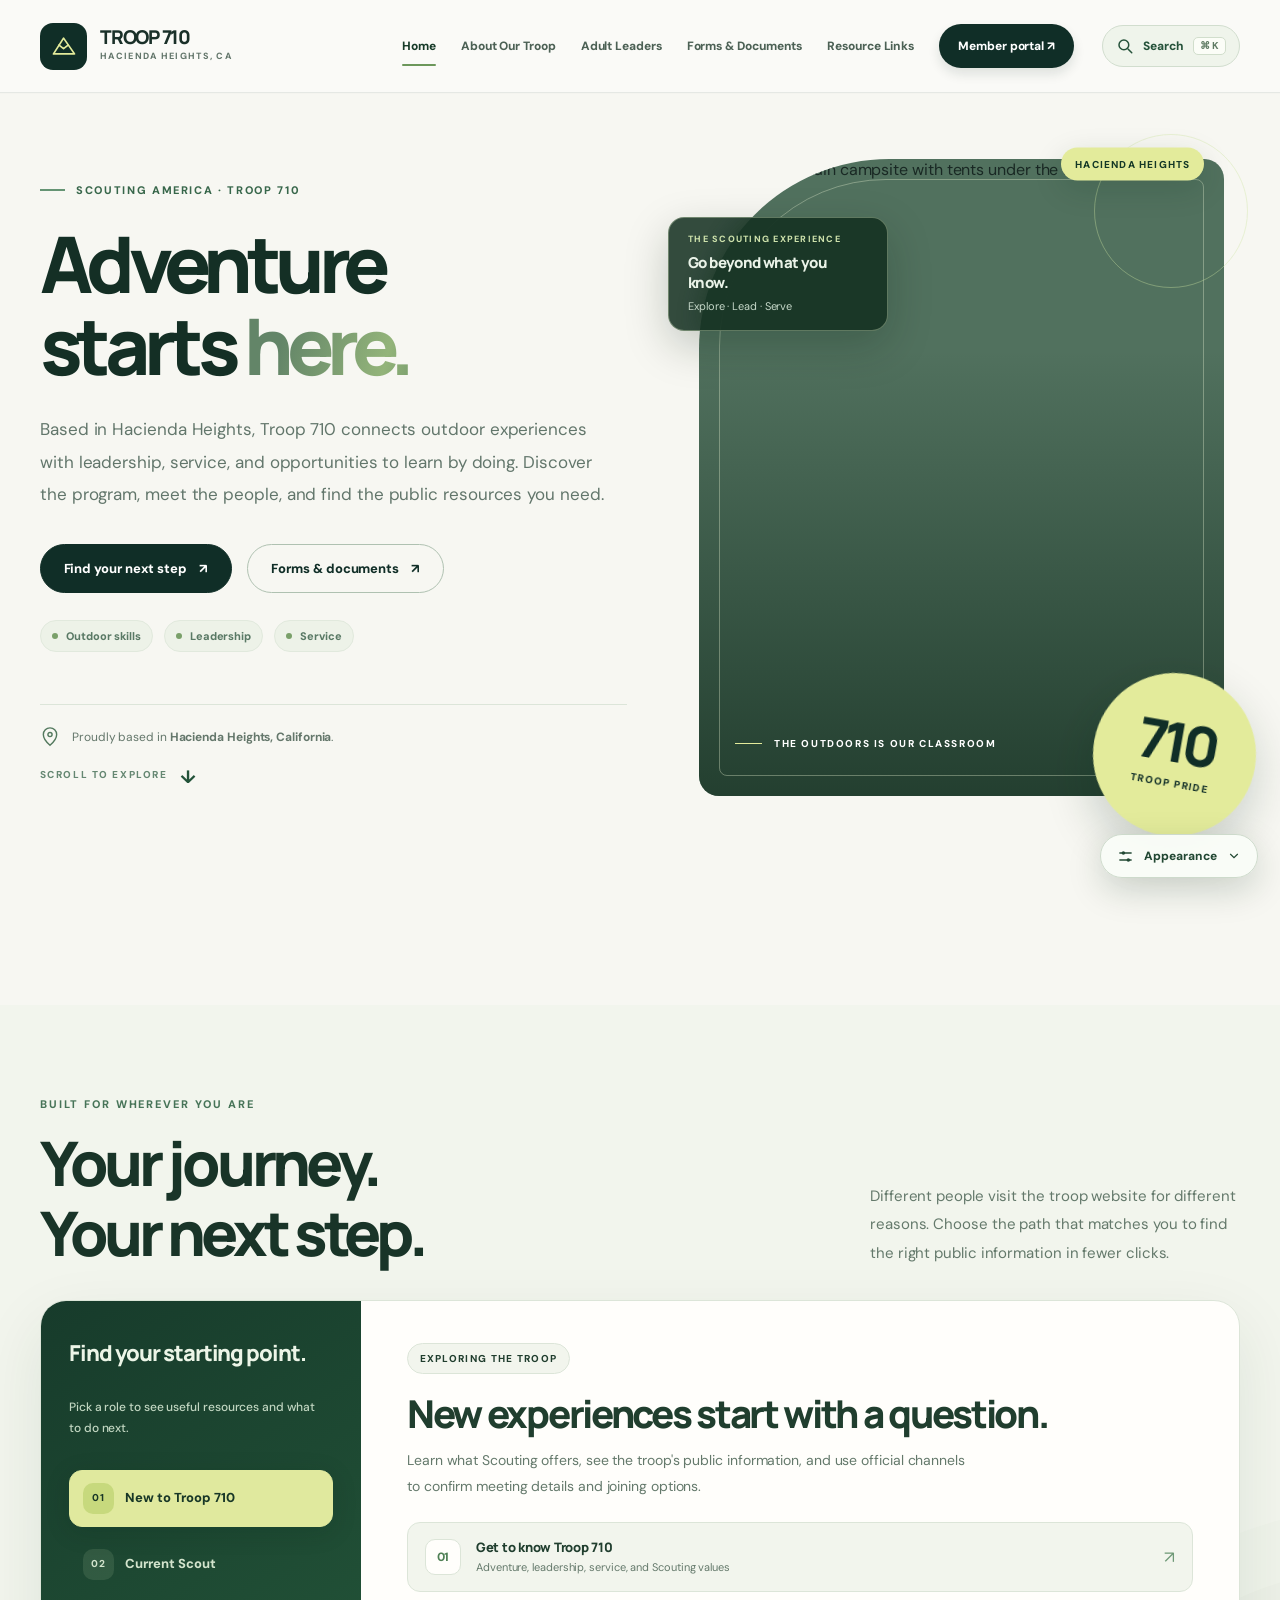
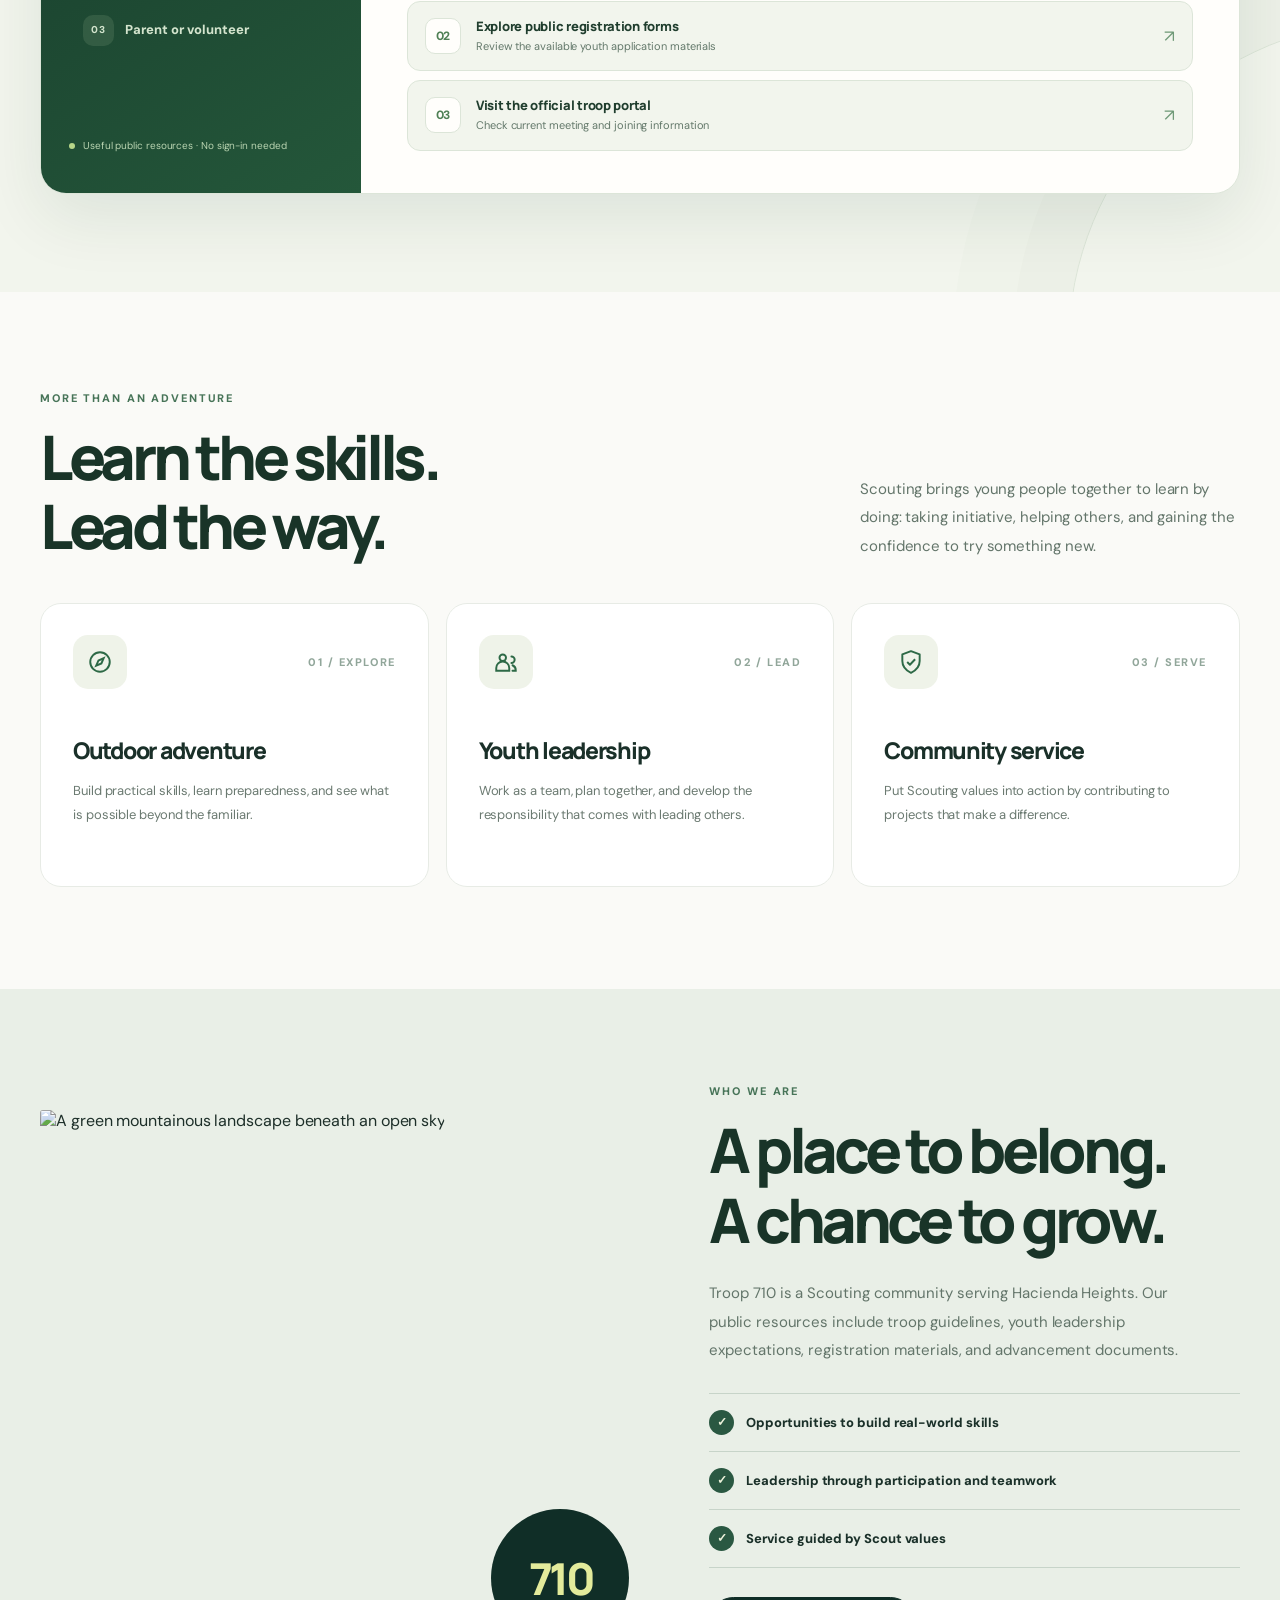
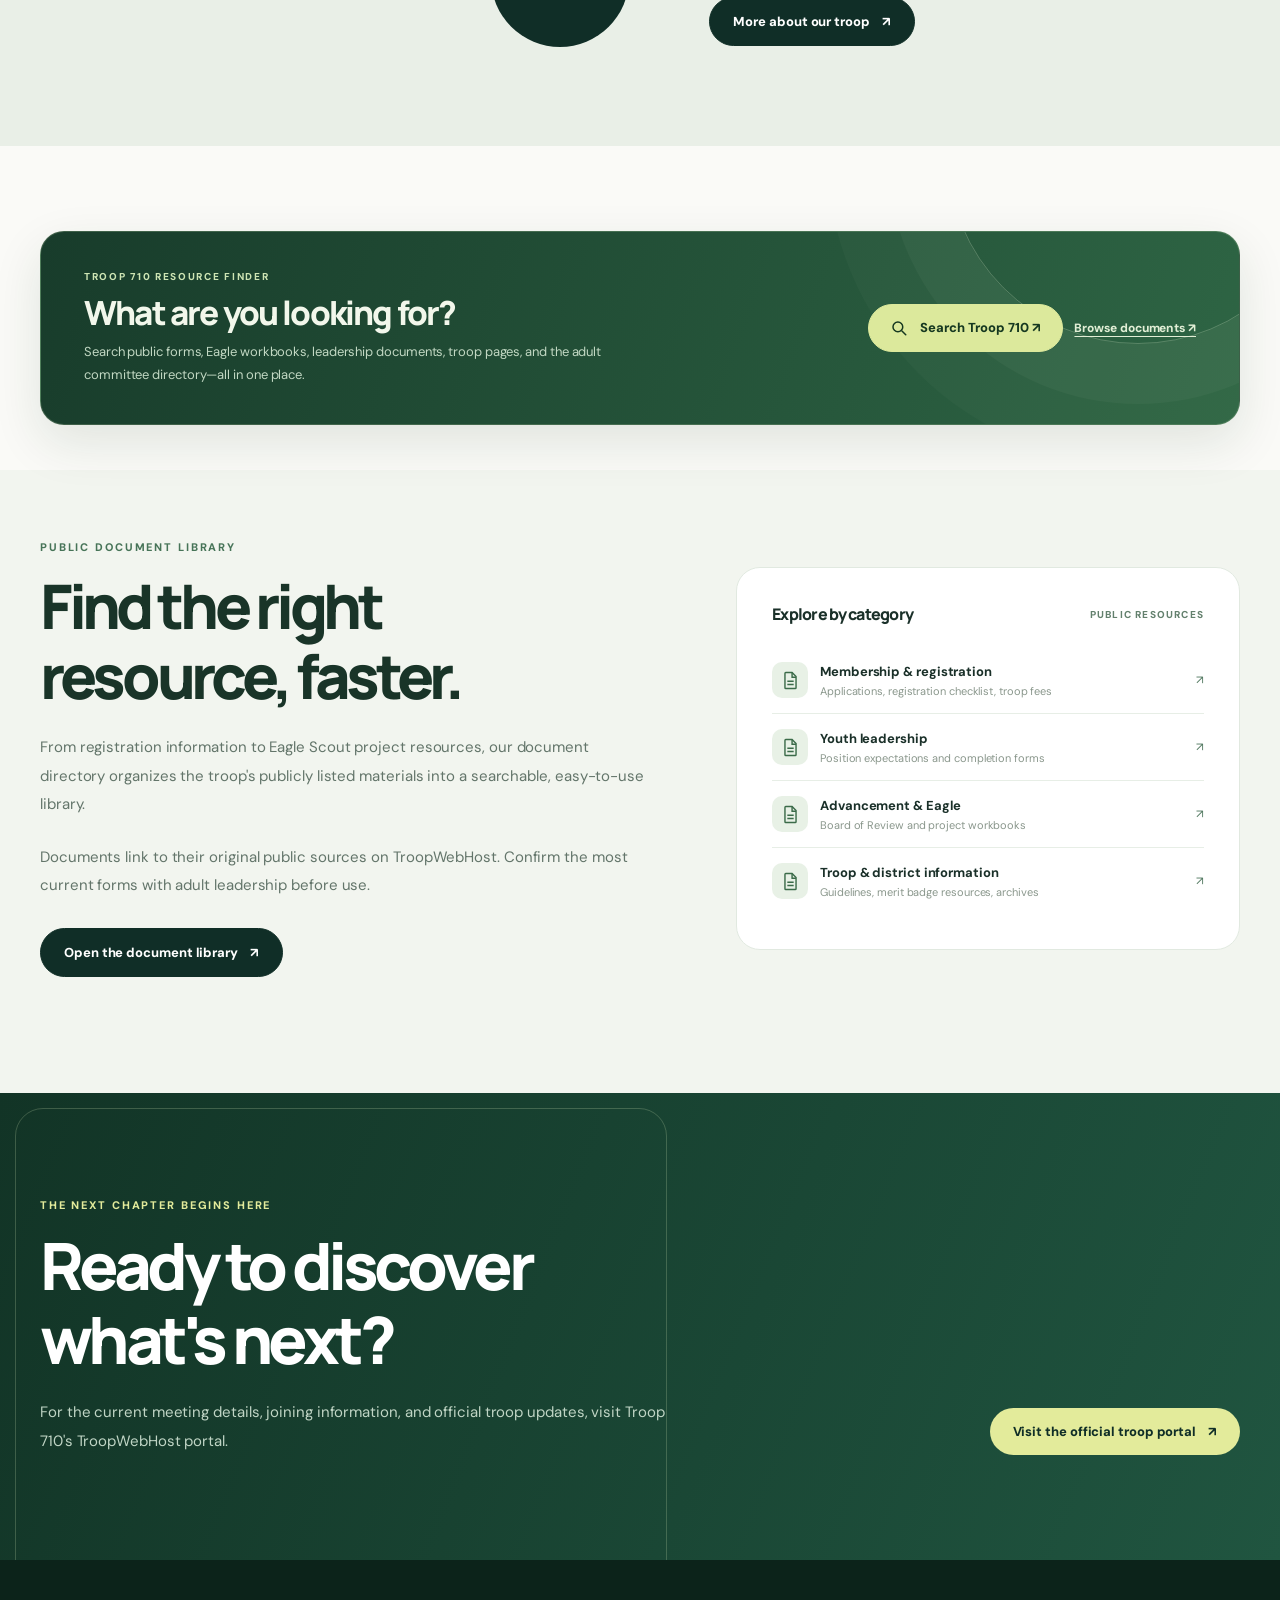
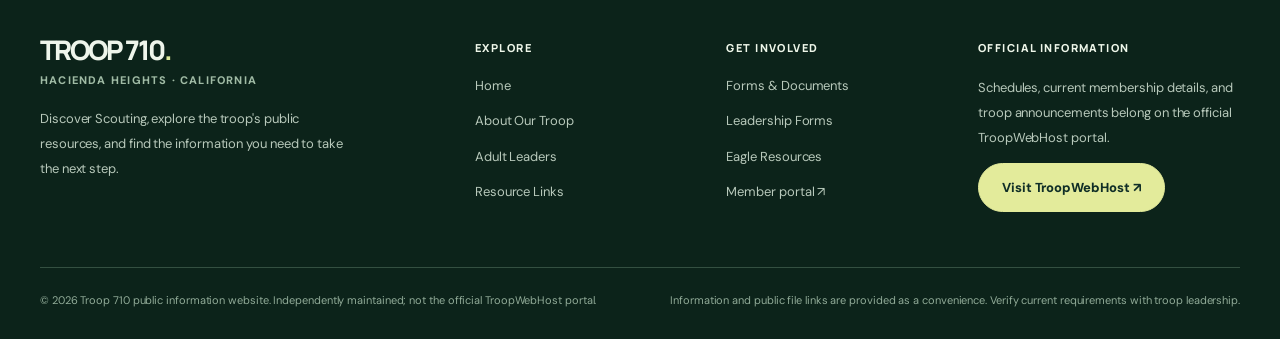
==== index.html @ 9eb92825 "Deploy streamlined layout and public PDF sharing on index.html" ====
<!doctype html>
<html lang="en">
<head>
  <meta charset="utf-8">
  <meta name="viewport" content="width=device-width,initial-scale=1">
  <meta name="theme-color" content="#102e27">
  <meta name="description" content="Troop 710 in Hacienda Heights, California. Discover outdoor adventure, youth leadership, community service and public troop forms, documents and resources.">
  <meta property="og:type" content="website">
  <meta property="og:title" content="Troop 710 | Adventure Starts Here">
  <meta property="og:description" content="Explore Troop 710 of Hacienda Heights, CA. Learn about Scouting, view adult leaders, and find public forms and resources.">
  <meta property="og:url" content="https://willn0tbill.github.io/Troop710/">
  <meta name="robots" content="index,follow">
  <script type="application/ld+json">{"@context":"https://schema.org","@type":"WebSite","name":"Troop 710 Public Information Website","url":"https://willn0tbill.github.io/Troop710/","description":"A public information and document directory for Scouting America Troop 710 of Hacienda Heights, California.","inLanguage":"en-US","about":{"@type":"Thing","name":"Scouting America Troop 710, Hacienda Heights, California"}}</script>
  <link rel="canonical" href="https://willn0tbill.github.io/Troop710/">
  <title>Troop 710 — Adventure Starts Here | Hacienda Heights, CA</title>
  <link rel="preconnect" href="https://fonts.googleapis.com">
  <link rel="preconnect" href="https://fonts.gstatic.com" crossorigin>
  <link rel="preconnect" href="https://images.unsplash.com">
  <link href="https://fonts.googleapis.com/css2?family=DM+Sans:wght@400;500;600;700;800&family=Manrope:wght@400;500;600;700;800&display=swap" rel="stylesheet">
  <script>(function(){try{var t=localStorage.getItem("troop710-theme-preference");document.documentElement.dataset.theme=t==="dark"?"dark":"light";if(localStorage.getItem("troop710-motion-preference")!=="off")document.documentElement.classList.add("motion-enabled");}catch(e){document.documentElement.dataset.theme="light";document.documentElement.classList.add("motion-enabled");}})();</script><link rel="stylesheet" href="site-pages.css?v=6"><link rel="stylesheet" href="motion.css?v=6"><link rel="stylesheet" href="themes.css?v=7">
  <script src="site-pages.js?v=13" defer></script>
<link rel="icon" type="image/svg+xml" href="favicon.svg"><link rel="stylesheet" href="enhancements.css?v=8"><link rel="stylesheet" href="site-search.css?v=11"><link rel="stylesheet" href="experience-v2.css?v=16"></head>
<body id="top">
<a class="skip-link" href="#main">Skip to content</a>
<header class="site-header">
  <div class="container">
    <a class="brand" href="index.html" aria-label="Troop 710 homepage"><span class="brand-icon"><svg aria-hidden="true" viewBox="0 0 32 32" fill="none" stroke="currentColor" stroke-width="2" stroke-linecap="round" stroke-linejoin="round"><path d="M4 25 15.5 7 28 25H4Z"/><path d="m10.3 15 5.2 4 5.2-4"/></svg></span><span class="brand-name">TROOP 710<small>Hacienda Heights, CA</small></span></a>
    <button class="menu-button" aria-label="Open navigation" aria-expanded="false" aria-controls="subnav" type="button">☰</button>
    <nav class="nav" id="subnav" aria-label="Main navigation" data-open="false">
      <a href="index.html" class="active" aria-current="page">Home</a>
      <a href="about.html">About Our Troop</a>
      <a href="leaders.html">Adult Leaders</a>
      <a href="forms.html">Forms & Documents</a>
      <a href="resources.html">Resource Links</a>
      <a class="portal" href="https://www.troopwebhost.org/Troop710HaciendaHeights/Index.htm" target="_blank" rel="noopener noreferrer">Member portal ↗</a>
    </nav><button class="t710-header-search" type="button" data-t710-open-search hidden aria-label="Search Troop 710" aria-keyshortcuts="Control+K Meta+K" title="Search Troop 710 (Ctrl+K)"><svg class="t710-search-icon" aria-hidden="true" viewBox="0 0 24 24" fill="none" stroke="currentColor" stroke-width="2" stroke-linecap="round"><circle cx="10.5" cy="10.5" r="6.5"/><path d="m16 16 5 5"/></svg><span class="t710-header-search__text">Search</span><kbd>⌘ K</kbd></button></div></header><dialog class="t710-search-dialog" id="t710-search-dialog" aria-label="Search Troop 710">
  <div class="t710-search-dialog__top"><svg aria-hidden="true" viewBox="0 0 24 24" fill="none" stroke="currentColor" stroke-width="2" stroke-linecap="round"><circle cx="10.5" cy="10.5" r="6.5"/><path d="m16 16 5 5"/></svg><input class="t710-search-dialog__input" type="search" id="t710-search-input" placeholder="Search Troop 710…" aria-label="Search troop pages, people, and documents" autocomplete="off"><button class="t710-search-dialog__close" type="button" data-t710-close-search aria-label="Close search">×</button></div>
  <div class="t710-search-dialog__content"><div class="t710-search-dialog__label">Find it fast</div>
    <div class="t710-search-dialog__tips" aria-label="Suggested searches"><button class="t710-search-dialog__tip" data-t710-search-suggestion="Eagle" type="button">Eagle projects</button><button class="t710-search-dialog__tip" data-t710-search-suggestion="Registration" type="button">Registration</button><button class="t710-search-dialog__tip" data-t710-search-suggestion="Leadership" type="button">Leadership</button><button class="t710-search-dialog__tip" data-t710-search-suggestion="Merit badge" type="button">Merit badges</button></div>
    <div class="t710-search-dialog__status" id="t710-search-status" role="status" aria-live="polite">Popular destinations</div>
    <ul class="t710-search-dialog__results" id="t710-search-results" aria-label="Search results"></ul>
  </div>
  <div class="t710-search-dialog__footer"><span><kbd>Ctrl</kbd> + <kbd>K</kbd> to search · <kbd>Esc</kbd> to close</span><a data-t710-all-docs href="forms.html">Browse all forms ↗</a></div>
</dialog>
<div class="site-preferences" data-preferences>
  <button class="preferences-trigger" type="button" data-preferences-trigger aria-expanded="false" aria-controls="site-preferences-panel" aria-label="Open appearance settings">
    <svg aria-hidden="true" viewBox="0 0 24 24" fill="none" stroke="currentColor" stroke-width="1.9" stroke-linecap="round"><path d="M4 7h16M4 17h16"/><circle cx="9" cy="7" r="2.5" fill="currentColor" stroke="none"/><circle cx="16" cy="17" r="2.5" fill="currentColor" stroke="none"/></svg>
    <span>Appearance</span>
    <svg class="pref-chevron" aria-hidden="true" viewBox="0 0 24 24" fill="none" stroke="currentColor" stroke-width="2" stroke-linecap="round"><path d="m6 9 6 6 6-6"/></svg>
  </button>
  <div class="preferences-panel" id="site-preferences-panel" data-preferences-panel hidden aria-label="Website appearance preferences">
    <div class="preferences-heading">
      <div><h2 class="preferences-title">Appearance</h2><p class="preferences-caption">Make the site feel right for you.</p></div>
      <button class="preferences-close" type="button" data-preferences-close aria-label="Close appearance settings">×</button>
    </div>
    <div class="preferences-block">
      <span class="preferences-label">Color theme</span>
      <div class="preferences-options" role="group" aria-label="Color theme">
        <button type="button" class="preferences-option" data-theme-option="light" aria-pressed="true"><span aria-hidden="true">☀</span> Light</button>
        <button type="button" class="preferences-option" data-theme-option="dark" aria-pressed="false"><span aria-hidden="true">☾</span> Dark</button>
      </div>
    </div>
    <div class="preferences-block">
      <span class="preferences-label">Animations</span>
      <div class="preferences-options" role="group" aria-label="Animation preference">
        <button type="button" class="preferences-option" data-motion-option="on" aria-pressed="true"><span aria-hidden="true">✦</span> On</button>
        <button type="button" class="preferences-option" data-motion-option="off" aria-pressed="false">No animations</button>
      </div>
      <p class="preferences-note">Animations are on by default. You can turn them off at any time.</p>
    </div>
    <p class="preferences-saved">Your selections are remembered on this device.</p>
  </div>
</div>
<main id="main">
<section class="home-hero" aria-labelledby="hero-title">
    <div class="container home-hero__grid">
      <div class="home-hero__text">
        <div class="home-kicker">Scouting America · Troop 710</div>
        <h1 id="hero-title">Adventure<br>starts <span>here.</span></h1>
        <p class="home-hero__intro">Based in Hacienda Heights, Troop 710 connects outdoor experiences with leadership, service, and opportunities to learn by doing. Discover the program, meet the people, and find the public resources you need.</p>
        <div class="home-hero__actions">
          <a href="#your-path" class="action">Find your next step <span aria-hidden="true">↗</span></a>
          <a href="forms.html" class="action action--secondary">Forms &amp; documents <span aria-hidden="true">↗</span></a>
        </div>
        <div class="t710-hero-ledger" aria-label="Scouting opportunities"><span>Outdoor skills</span><span>Leadership</span><span>Service</span></div>
        <p class="home-hero__note"><svg aria-hidden="true" viewBox="0 0 24 24" width="20" height="20" fill="none" stroke="currentColor" stroke-width="1.7"><path d="M12 22s8-7 8-13a8 8 0 1 0-16 0c0 6 8 13 8 13Z"/><circle cx="12" cy="9" r="2.5"/></svg><span>Proudly based in <strong>Hacienda Heights, California</strong>.</span></p>
        <div class="home-hero__scroll" aria-hidden="true"><span>Scroll to explore</span><span class="home-hero__scroll-arrow">↓</span></div>
      </div>
      <div class="home-hero__visual">
        <div class="home-hero__image">
          <img src="https://images.unsplash.com/photo-1478131143081-80f7f84ca84d?auto=format&amp;fit=crop&amp;w=1200&amp;q=85" alt="Scenic mountain campsite with tents under the trees" width="1200" height="1400" fetchpriority="high" decoding="async">
          <div class="home-hero__photo-label">The outdoors is our classroom</div>
        </div>
        <div class="t710-hero-chip" aria-hidden="true"><span class="t710-hero-chip__eyebrow">The Scouting experience</span><span class="t710-hero-chip__title">Go beyond what you know.</span><span class="t710-hero-chip__sub">Explore · Lead · Serve</span></div><span class="t710-hero-sideword" aria-hidden="true">Hacienda Heights</span>
        <div class="home-hero__stamp" aria-hidden="true"><b>710</b><small>Troop pride</small></div>
      </div>
    </div>
  </section>

<section class="home-section t710-path" id="your-path" aria-labelledby="t710-path-title">
  <div class="container">
    <div class="t710-path__top" data-reveal>
      <div><div class="home-eyebrow">Built for wherever you are</div><h2 class="home-heading" id="t710-path-title">Your journey.<br>Your next step.</h2></div>
      <p>Different people visit the troop website for different reasons. Choose the path that matches you to find the right public information in fewer clicks.</p>
    </div>
    <div class="t710-path__shell" data-reveal>
      <div class="t710-path__side">
        <h3 class="t710-path__side-title">Find your starting point.</h3>
        <p class="t710-path__side-sub">Pick a role to see useful resources and what to do next.</p>
        <div class="t710-path__tablist" role="tablist" aria-label="Choose your Scouting journey">
          <button class="t710-path__tab" type="button" role="tab" id="t710-tab-discover" aria-controls="t710-panel-discover" aria-selected="true" tabindex="0" data-path="discover"><span class="t710-path__tab-index" aria-hidden="true">01</span><span>New to Troop 710</span></button>
          <button class="t710-path__tab" type="button" role="tab" id="t710-tab-scout" aria-controls="t710-panel-scout" aria-selected="false" tabindex="-1" data-path="scout"><span class="t710-path__tab-index" aria-hidden="true">02</span><span>Current Scout</span></button>
          <button class="t710-path__tab" type="button" role="tab" id="t710-tab-adult" aria-controls="t710-panel-adult" aria-selected="false" tabindex="-1" data-path="adult"><span class="t710-path__tab-index" aria-hidden="true">03</span><span>Parent or volunteer</span></button>
        </div>
        <div class="t710-path__side-foot">Useful public resources · No sign-in needed</div>
      </div>
      <div class="t710-path__content">
        <div class="t710-path__panel" role="tabpanel" id="t710-panel-discover" aria-labelledby="t710-tab-discover" data-path-panel="discover" tabindex="0">
          <span class="t710-path__panel-tag">Exploring the troop</span>
          <h3>New experiences start with a question.</h3>
          <p>Learn what Scouting offers, see the troop's public information, and use official channels to confirm meeting details and joining options.</p>
          <div class="t710-path__choices">
            <a class="t710-path__choice" href="about.html"><span class="t710-path__choice-icon" aria-hidden="true">01</span><span class="t710-path__choice-content"><span class="t710-path__choice-title">Get to know Troop 710</span><span class="t710-path__choice-desc">Adventure, leadership, service, and Scouting values</span></span><span class="t710-path__choice-arrow" aria-hidden="true">↗</span></a>
            <a class="t710-path__choice" href="forms.html?category=registration"><span class="t710-path__choice-icon" aria-hidden="true">02</span><span class="t710-path__choice-content"><span class="t710-path__choice-title">Explore public registration forms</span><span class="t710-path__choice-desc">Review the available youth application materials</span></span><span class="t710-path__choice-arrow" aria-hidden="true">↗</span></a>
            <a class="t710-path__choice" href="https://www.troopwebhost.org/Troop710HaciendaHeights/Index.htm" target="_blank" rel="noopener noreferrer"><span class="t710-path__choice-icon" aria-hidden="true">03</span><span class="t710-path__choice-content"><span class="t710-path__choice-title">Visit the official troop portal</span><span class="t710-path__choice-desc">Check current meeting and joining information</span></span><span class="t710-path__choice-arrow" aria-hidden="true">↗</span></a>
          </div>
        </div>
        <div class="t710-path__panel" role="tabpanel" id="t710-panel-scout" aria-labelledby="t710-tab-scout" data-path-panel="scout" tabindex="0" hidden>
          <span class="t710-path__panel-tag">Current members</span>
          <h3>Find the next thing to work on.</h3>
          <p>Use the troop's published forms and reference materials to prepare for leadership, advancement, and service projects. Confirm requirements with your leaders.</p>
          <div class="t710-path__choices">
            <a class="t710-path__choice" href="forms.html?category=leadership"><span class="t710-path__choice-icon" aria-hidden="true">01</span><span class="t710-path__choice-content"><span class="t710-path__choice-title">Youth leadership forms</span><span class="t710-path__choice-desc">Expectations and position completion materials</span></span><span class="t710-path__choice-arrow" aria-hidden="true">↗</span></a>
            <a class="t710-path__choice" href="forms.html?category=review"><span class="t710-path__choice-icon" aria-hidden="true">02</span><span class="t710-path__choice-content"><span class="t710-path__choice-title">Board of Review resources</span><span class="t710-path__choice-desc">Publicly available advancement documents</span></span><span class="t710-path__choice-arrow" aria-hidden="true">↗</span></a>
            <a class="t710-path__choice" href="forms.html?category=eagle"><span class="t710-path__choice-icon" aria-hidden="true">03</span><span class="t710-path__choice-content"><span class="t710-path__choice-title">Eagle project workbooks</span><span class="t710-path__choice-desc">Browse both published workbook versions</span></span><span class="t710-path__choice-arrow" aria-hidden="true">↗</span></a>
          </div>
        </div>
        <div class="t710-path__panel" role="tabpanel" id="t710-panel-adult" aria-labelledby="t710-tab-adult" data-path-panel="adult" tabindex="0" hidden>
          <span class="t710-path__panel-tag">Families and volunteers</span>
          <h3>Support the journey.</h3>
          <p>Find the public adult committee listing and administrative materials. For approved contact details or current responsibilities, check with authorized troop leadership.</p>
          <div class="t710-path__choices">
            <a class="t710-path__choice" href="leaders.html"><span class="t710-path__choice-icon" aria-hidden="true">01</span><span class="t710-path__choice-content"><span class="t710-path__choice-title">Meet adult committee members</span><span class="t710-path__choice-desc">Public directory of the troop's listed adults</span></span><span class="t710-path__choice-arrow" aria-hidden="true">↗</span></a>
            <a class="t710-path__choice" href="forms.html?category=adult"><span class="t710-path__choice-icon" aria-hidden="true">02</span><span class="t710-path__choice-content"><span class="t710-path__choice-title">Adult administration forms</span><span class="t710-path__choice-desc">Public adult application and administrative resources</span></span><span class="t710-path__choice-arrow" aria-hidden="true">↗</span></a>
            <a class="t710-path__choice" href="forms.html?category=volunteer"><span class="t710-path__choice-icon" aria-hidden="true">03</span><span class="t710-path__choice-content"><span class="t710-path__choice-title">Volunteer compliance documents</span><span class="t710-path__choice-desc">Review published screening materials</span></span><span class="t710-path__choice-arrow" aria-hidden="true">↗</span></a>
          </div>
        </div>
      </div>
    </div>
  </div>
</section>

<section class="home-section" id="experience" aria-labelledby="experience-title">
    <div class="container">
      <div class="home-headline-row" data-reveal>
        <div><div class="home-eyebrow">More than an adventure</div><h2 class="home-heading" id="experience-title">Learn the skills.<br>Lead the way.</h2></div>
        <p class="home-lede">Scouting brings young people together to learn by doing: taking initiative, helping others, and gaining the confidence to try something new.</p>
      </div>
      <div class="home-values">
        <article class="home-value" data-reveal>
          <div class="home-value__top"><span class="home-value__icon"><svg aria-hidden="true" viewBox="0 0 24 24" fill="none" stroke="currentColor" stroke-width="1.8" stroke-linecap="round"><circle cx="12" cy="12" r="9"/><path d="m15.4 8.5-2.1 4.8-4.8 2.1 2.1-4.8 4.8-2.1Z"/></svg></span><span class="home-value__number">01 / EXPLORE</span></div>
          <h3>Outdoor adventure</h3>
          <p>Build practical skills, learn preparedness, and see what is possible beyond the familiar.</p>
        </article>
        <article class="home-value" data-reveal>
          <div class="home-value__top"><span class="home-value__icon"><svg aria-hidden="true" viewBox="0 0 24 24" fill="none" stroke="currentColor" stroke-width="1.8" stroke-linecap="round"><circle cx="9" cy="8" r="3"/><path d="M3 20v-2.5a6 6 0 0 1 12 0V20H3Zm14-13a3 3 0 0 1 0 6m1 2a5 5 0 0 1 3 4.7V20h-3"/></svg></span><span class="home-value__number">02 / LEAD</span></div>
          <h3>Youth leadership</h3>
          <p>Work as a team, plan together, and develop the responsibility that comes with leading others.</p>
        </article>
        <article class="home-value" data-reveal>
          <div class="home-value__top"><span class="home-value__icon"><svg aria-hidden="true" viewBox="0 0 24 24" fill="none" stroke="currentColor" stroke-width="1.8" stroke-linejoin="round"><path d="M12 2 4 5v6c0 5 3.4 8.7 8 11 4.6-2.3 8-6 8-11V5l-8-3Z"/><path d="m8.5 12 2.5 2.5 4.8-5"/></svg></span><span class="home-value__number">03 / SERVE</span></div>
          <h3>Community service</h3>
          <p>Put Scouting values into action by contributing to projects that make a difference.</p>
        </article>
      </div>
    </div>
  </section>

<section class="home-story" aria-labelledby="story-title">
    <div class="container home-story__grid">
      <div class="home-story__image" data-reveal="left">
        <img loading="lazy" decoding="async" src="https://images.unsplash.com/photo-1500534623283-312aade485b7?auto=format&amp;fit=crop&amp;w=1100&amp;q=85" alt="A green mountainous landscape beneath an open sky" width="1100" height="1000">
        <div class="home-story__number" aria-hidden="true">710</div>
      </div>
      <div data-reveal="right">
        <div class="home-eyebrow">Who we are</div>
        <h2 class="home-heading" id="story-title">A place to belong.<br>A chance to grow.</h2>
        <p class="home-lede">Troop 710 is a Scouting community serving Hacienda Heights. Our public resources include troop guidelines, youth leadership expectations, registration materials, and advancement documents.</p>
        <ul class="home-story__list">
          <li>Opportunities to build real-world skills</li>
          <li>Leadership through participation and teamwork</li>
          <li>Service guided by Scout values</li>
        </ul>
        <a class="action" href="about.html">More about our troop <span aria-hidden="true">↗</span></a>
      </div>
    </div>
  </section>

<section class="t710-search-banner" aria-label="Find a troop resource"><div class="container"><div class="t710-search-banner__inner" data-reveal><div><span class="t710-search-banner__eyebrow">Troop 710 resource finder</span><h2 class="t710-search-banner__heading">What are you looking for?</h2><p class="t710-search-banner__subtitle">Search public forms, Eagle workbooks, leadership documents, troop pages, and the adult committee directory—all in one place.</p></div><div class="t710-search-banner__actions"><button class="t710-open-search" type="button" data-t710-open-search hidden><svg class="t710-search-icon" viewBox="0 0 24 24" aria-hidden="true" fill="none" stroke="currentColor" stroke-width="2" stroke-linecap="round"><circle cx="10.5" cy="10.5" r="6.5"/><path d="m16 16 5 5"/></svg>Search Troop 710 ↗</button><a class="t710-search-banner__fallback" href="forms.html">Browse documents ↗</a></div></div></div></section>

<section class="home-section home-docs" aria-labelledby="documents-title">
    <div class="container home-docs__grid">
      <div>
        <div class="home-eyebrow">Public document library</div>
        <h2 class="home-heading" id="documents-title">Find the right<br>resource, faster.</h2>
        <p class="home-lede">From registration information to Eagle Scout project resources, our document directory organizes the troop's publicly listed materials into a searchable, easy-to-use library.</p>
        <p class="home-lede">Documents link to their original public sources on TroopWebHost. Confirm the most current forms with adult leadership before use.</p>
        <div style="margin-top:28px"><a class="action" href="forms.html">Open the document library <span aria-hidden="true">↗</span></a></div>
      </div>
      <div data-reveal="right" class="home-docs__panel" aria-label="Document categories preview">
        <div class="home-docs__panel-heading"><strong>Explore by category</strong><span>Public resources</span></div>
        <a class="home-docs__row" href="forms.html?category=registration"><span><svg aria-hidden="true" viewBox="0 0 24 24" width="19" height="19" fill="none" stroke="currentColor" stroke-width="1.8"><path d="M6 2h8l5 5v14a1 1 0 0 1-1 1H6a1 1 0 0 1-1-1V3a1 1 0 0 1 1-1Z"/><path d="M14 2v6h5M8 13h8M8 17h8"/></svg></span><div><strong>Membership &amp; registration</strong><small>Applications, registration checklist, troop fees</small></div><span aria-hidden="true">↗</span></a>
        <a class="home-docs__row" href="forms.html?category=leadership"><span><svg aria-hidden="true" viewBox="0 0 24 24" width="19" height="19" fill="none" stroke="currentColor" stroke-width="1.8"><path d="M6 2h8l5 5v14a1 1 0 0 1-1 1H6a1 1 0 0 1-1-1V3a1 1 0 0 1 1-1Z"/><path d="M14 2v6h5M8 13h8M8 17h8"/></svg></span><div><strong>Youth leadership</strong><small>Position expectations and completion forms</small></div><span aria-hidden="true">↗</span></a>
        <a class="home-docs__row" href="forms.html?category=eagle"><span><svg aria-hidden="true" viewBox="0 0 24 24" width="19" height="19" fill="none" stroke="currentColor" stroke-width="1.8"><path d="M6 2h8l5 5v14a1 1 0 0 1-1 1H6a1 1 0 0 1-1-1V3a1 1 0 0 1 1-1Z"/><path d="M14 2v6h5M8 13h8M8 17h8"/></svg></span><div><strong>Advancement &amp; Eagle</strong><small>Board of Review and project workbooks</small></div><span aria-hidden="true">↗</span></a>
        <a class="home-docs__row" href="forms.html?category=general"><span><svg aria-hidden="true" viewBox="0 0 24 24" width="19" height="19" fill="none" stroke="currentColor" stroke-width="1.8"><path d="M6 2h8l5 5v14a1 1 0 0 1-1 1H6a1 1 0 0 1-1-1V3a1 1 0 0 1 1-1Z"/><path d="M14 2v6h5M8 13h8M8 17h8"/></svg></span><div><strong>Troop &amp; district information</strong><small>Guidelines, merit badge resources, archives</small></div><span aria-hidden="true">↗</span></a>
      </div>
    </div>
  </section>

<section class="home-join" id="join" aria-labelledby="join-title">
    <div class="container home-join__inner" data-reveal>
      <div><div class="home-eyebrow">The next chapter begins here</div><h2 class="home-heading" id="join-title">Ready to discover<br>what's next?</h2><p class="home-lede">For the current meeting details, joining information, and official troop updates, visit Troop 710's TroopWebHost portal.</p></div>
      <a class="action" href="https://www.troopwebhost.org/Troop710HaciendaHeights/Index.htm" target="_blank" rel="noopener noreferrer">Visit the official troop portal <span aria-hidden="true">↗</span></a>
    </div>
  </section>
</main>
<footer class="t710-footer"><div class="container">
 <div class="t710-footer__grid">
   <div><div class="t710-footer__brand">TROOP 710<span style="color:#dce99a">.</span></div><div class="t710-footer__loc">Hacienda Heights · California</div><p class="t710-footer__intro">Discover Scouting, explore the troop's public resources, and find the information you need to take the next step.</p></div>
   <div><h2 class="t710-footer__title">Explore</h2><nav class="t710-footer__links" aria-label="Explore pages"><a href="index.html">Home</a><a href="about.html">About Our Troop</a><a href="leaders.html">Adult Leaders</a><a href="resources.html">Resource Links</a></nav></div>
   <div><h2 class="t710-footer__title">Get involved</h2><nav class="t710-footer__links" aria-label="Member resources"><a href="forms.html">Forms &amp; Documents</a><a href="forms.html?category=leadership">Leadership Forms</a><a href="forms.html?category=eagle">Eagle Resources</a><a href="https://www.troopwebhost.org/Troop710HaciendaHeights/Index.htm" target="_blank" rel="noopener noreferrer">Member portal ↗</a></nav></div>
   <div><h2 class="t710-footer__title">Official information</h2><p class="t710-footer__intro">Schedules, current membership details, and troop announcements belong on the official TroopWebHost portal.</p><a class="action action--light" href="https://www.troopwebhost.org/Troop710HaciendaHeights/Index.htm" target="_blank" rel="noopener noreferrer">Visit TroopWebHost ↗</a></div>
 </div>
 <div class="t710-footer__bottom"><span>© <span data-year>2026</span> Troop 710 public information website. Independently maintained; not the official TroopWebHost portal.</span><span>Information and public file links are provided as a convenience. Verify current requirements with troop leadership.</span></div>
</div></footer>
<a class="t710-backtop" href="#top" id="t710-backtop" hidden aria-label="Back to top">↑ Back to top</a><script src="enhancements.js?v=16" defer></script><script src="site-search.js?v=13" defer></script><script src="experience-v2.js?v=15" defer></script></body>
</html>
---- site-pages.css ----
:root{--ink:#153128;--forest:#102c25;--forest-mid:#1b4938;--sage:#e8ece4;--paper:#f8f8f4;--lime:#dce981;--muted:#64766b;--line:#dce3da;--radius:24px;--shadow:0 18px 45px rgba(14,46,32,.075)}
*{box-sizing:border-box}
html{scroll-behavior:smooth}body{margin:0;background:var(--paper);color:var(--ink);font-family:"DM Sans",Arial,sans-serif;-webkit-font-smoothing:antialiased}
a{color:inherit;text-decoration:none}button,input{font:inherit}button{cursor:pointer}img{max-width:100%}::selection{background:var(--lime);color:var(--forest)}:focus-visible{outline:3px solid #9fba46;outline-offset:4px}
.container{width:min(1170px,calc(100% - 68px));margin:auto}.site-header{position:sticky;top:0;z-index:50;background:rgba(248,248,244,.96);border-bottom:1px solid var(--line);backdrop-filter:blur(12px)}.site-header>.container{min-height:82px;display:flex;gap:28px;align-items:center}
.brand{display:inline-flex;align-items:center;gap:12px;white-space:nowrap}.brand-icon{width:46px;height:46px;border-radius:14px;background:var(--forest);color:var(--lime);display:grid;place-items:center}.brand-icon svg{width:28px;height:28px}
.brand-name{display:flex;flex-direction:column;font:800 19px/1.1 Manrope,sans-serif;letter-spacing:-.07em}.brand-name small{font:800 9px/1.8 "DM Sans",sans-serif;letter-spacing:.16em;color:var(--muted);text-transform:uppercase}
.nav{display:flex;align-items:center;gap:22px;margin-left:auto}.nav a{font-weight:700;font-size:12px;color:#52685b;transition:color .2s}.nav a.active,.nav a:hover{color:#0b2a1d}.nav a.active{text-decoration:underline;text-underline-offset:7px;text-decoration-color:#99b96c}.nav .portal{padding:12px 17px;border-radius:100px;background:var(--forest);color:#fff}.nav .portal:hover{color:var(--lime)}.menu-button{display:none;border:0;background:transparent;color:var(--ink);padding:8px;font-size:25px;margin-left:auto}
.kicker{display:flex;align-items:center;gap:11px;font-size:11px;letter-spacing:.2em;font-weight:800;text-transform:uppercase;color:#bce083}.kicker:before{content:"";width:23px;height:2px;background:currentColor}
.page-hero{background:radial-gradient(circle at 91% 0%,#245340 0,#153a2e 37%,#102c25 76%);color:#fff;padding:95px 0 100px;position:relative;overflow:hidden}.page-hero:after{content:"";position:absolute;right:-240px;top:-280px;border:1px solid rgba(255,255,255,.13);border-radius:50%;width:680px;height:680px;pointer-events:none}
.crumb{font-size:12px;color:#bdd1c4;font-weight:600;margin-bottom:48px;position:relative;z-index:1}.crumb a{text-decoration:underline;text-underline-offset:4px}.page-hero h1{font:800 clamp(3.1rem,6.4vw,6rem)/1.05 Manrope,sans-serif;letter-spacing:-.075em;margin:18px 0 20px;max-width:910px;position:relative;z-index:1}.page-hero h1 em{font-style:normal;color:var(--lime)}
.page-hero .subtitle{font-size:16px;line-height:1.9;color:#c2d4c7;max-width:720px;margin:0;position:relative;z-index:1}
.page-content{padding:90px 0 120px}.section{margin-bottom:87px}.section:last-child{margin-bottom:0}.section-head{display:flex;justify-content:space-between;gap:35px;align-items:end;margin-bottom:31px}.section-head p{max-width:490px;margin:0;color:var(--muted);font-size:14px;line-height:1.8}
.eyebrow{color:#47775b;font:800 11px/1.5 "DM Sans",sans-serif;letter-spacing:.17em;text-transform:uppercase;margin-bottom:12px}.h2{font:800 clamp(2.1rem,4vw,3.5rem)/1.15 Manrope,sans-serif;letter-spacing:-.065em;margin:0}.lead{font-size:17px;line-height:1.95;color:#55685d;max-width:860px}
.grid-3,.grid-4{display:grid;gap:18px;grid-template-columns:repeat(3,1fr)}.grid-4{grid-template-columns:repeat(4,1fr)}
.card{background:white;border:1px solid #e8ece5;border-radius:var(--radius);padding:30px;box-shadow:0 6px 24px rgba(15,46,31,.025)}.card h3{font:800 19px/1.35 Manrope,sans-serif;letter-spacing:-.04em;margin:14px 0 10px}.card p{font-size:13px;line-height:1.85;color:var(--muted);margin:0}.card-number{color:#608767;font-size:12px;font-weight:800;letter-spacing:.17em}
.pill{display:inline-block;background:#e9f0df;color:#335c40;font-size:11px;font-weight:800;padding:8px 13px;border-radius:99px}
.action{display:inline-flex;align-items:center;justify-content:center;gap:12px;background:var(--forest);color:#fff;border-radius:100px;padding:14px 21px;font-size:13px;font-weight:800;border:1px solid var(--forest);transition:transform .2s,background .2s}.action:hover{background:#23523b;transform:translateY(-2px)}.action--light{background:var(--lime);border-color:var(--lime);color:var(--forest)}.action--light:hover{background:#f1f5ad}.action--secondary{background:transparent;color:var(--forest);border-color:#afc1b1}.action--secondary:hover{color:#fff}.action-line{display:flex;gap:12px;flex-wrap:wrap;margin-top:25px}
.notice{padding:19px 23px;background:#eef1e9;border-left:3px solid #5c8b64;border-radius:12px;color:#5d6d61;font-size:13px;line-height:1.8}.notice strong{color:#163b29}
.stat-strip{display:flex;align-items:center;justify-content:space-between;gap:20px;padding:28px 35px;background:#e7ece1;border-radius:21px;margin-bottom:42px}.stat-strip strong{font:800 33px Manrope,sans-serif;letter-spacing:-.055em}.stat-strip span{font-size:13px;color:#5d7464;line-height:1.5}
.people-grid{display:grid;grid-template-columns:repeat(3,1fr);gap:15px}.person{display:flex;align-items:center;gap:16px;padding:21px;background:white;border:1px solid var(--line);border-radius:19px}.avatar{width:47px;height:47px;border-radius:14px;display:grid;place-items:center;flex:none;background:#e7eddd;color:#315a42;font:800 15px Manrope,sans-serif}.person strong{display:block;font-size:14px}.person small{display:block;font-size:11px;color:#7b897f;margin-top:4px}
.resource-grid{display:grid;grid-template-columns:repeat(2,1fr);gap:16px}.resource{display:flex;flex-direction:column;gap:12px;border:1px solid var(--line);background:#fff;border-radius:21px;padding:28px;transition:box-shadow .2s,transform .2s}.resource:hover{transform:translateY(-3px);box-shadow:var(--shadow)}.resource .resource-type{font-size:10px;letter-spacing:.16em;text-transform:uppercase;color:#5b8668;font-weight:800}.resource strong{font:800 20px/1.3 Manrope,sans-serif;letter-spacing:-.04em}.resource p{font-size:13px;line-height:1.75;color:#708073;margin:0}.resource .arrow{font-size:12px;font-weight:800;color:#2e6a49;margin-top:auto}
.document-tools{display:flex;align-items:center;gap:20px;justify-content:space-between;flex-wrap:wrap;margin-bottom:29px}.search-wrap{display:flex;align-items:center;gap:12px;background:#fff;border:1px solid #cfdccf;border-radius:14px;padding:0 16px;flex:1;max-width:560px}.search-wrap label{font-size:17px;color:#64816d}.search-wrap input{outline:0;border:0;background:transparent;padding:16px 0;width:100%;color:var(--ink);min-width:0}.result-count{font-size:12px;color:#698270;font-weight:700}
.doc-group{background:#fff;border:1px solid var(--line);border-radius:19px;margin-bottom:12px;overflow:hidden}.doc-group summary{list-style:none;padding:22px 25px;cursor:pointer;font-weight:800;font-size:15px;display:flex;justify-content:space-between;align-items:center;gap:16px}.doc-group summary::-webkit-details-marker{display:none}.doc-group summary:after{content:"+";font-size:24px;color:#65846a;font-weight:400}.doc-group[open] summary:after{content:"−"}.doc-group[open] summary{border-bottom:1px solid var(--line)}.doc-group summary small{color:#859487;font-size:11px;font-weight:700;margin-left:8px}
.doc-items{list-style:none;padding:0 18px 15px;margin:0}.doc-item{border-bottom:1px solid #edf0eb}.doc-item:last-child{border:0}.doc-item a{display:flex;align-items:flex-start;gap:13px;padding:13px 9px;font-size:13px;color:#304d3b;font-weight:700;line-height:1.6}.doc-item a:hover{color:#167247;text-decoration:underline;text-underline-offset:3px}.file-icon{background:#eaf1e6;color:#42734c;padding:7px;border-radius:8px;font-size:10px;font-weight:900;letter-spacing:.05em;flex:none}.doc-item a span:last-child{margin-left:auto;opacity:.6}
.empty-results{display:none;background:#edf1e9;padding:24px;border-radius:16px;color:#567160}
.banner-cta{padding:41px 44px;border-radius:25px;background:var(--forest);color:#fff;display:flex;align-items:center;justify-content:space-between;gap:35px}.banner-cta h2{font:800 clamp(23px,3vw,32px)/1.2 Manrope,sans-serif;letter-spacing:-.05em;margin:0 0 10px}.banner-cta p{color:#b6cdbd;line-height:1.8;font-size:13px;margin:0;max-width:530px}
.site-footer{background:#0b241c;color:#9db5a4;padding:35px 0}.site-footer .container{display:flex;justify-content:space-between;align-items:center;gap:20px;flex-wrap:wrap;font-size:12px;line-height:1.7}.site-footer a{text-decoration:underline;text-underline-offset:4px}.site-footer strong{color:#f2f5ed}
@media(max-width:1050px){.nav{gap:13px}.nav a{font-size:11px}.grid-4{grid-template-columns:repeat(2,1fr)}.people-grid{grid-template-columns:repeat(2,1fr)}}
@media(max-width:800px){.menu-button{display:block}.nav{display:none;position:absolute;top:82px;left:0;right:0;padding:23px 30px 30px;background:var(--paper);flex-direction:column;align-items:stretch;gap:22px;box-shadow:0 18px 35px rgba(4,30,16,.11)}.nav[data-open="true"]{display:flex}.nav a{font-size:14px}.nav .portal{text-align:center}.page-hero{padding:66px 0 78px}.crumb{margin-bottom:38px}.section-head{display:block}.section-head p{margin-top:15px}.grid-3{grid-template-columns:1fr}.resource-grid{grid-template-columns:1fr}.banner-cta{display:block}.banner-cta .action{margin-top:25px}}
@media(max-width:580px){.container{width:calc(100% - 36px)}.page-hero{padding:54px 0 65px}.page-hero h1{font-size:clamp(2.9rem,12vw,4.4rem)}.page-hero .subtitle{font-size:14px}.page-content{padding:62px 0 75px}.section{margin-bottom:63px}.card{padding:24px}.grid-4,.people-grid{grid-template-columns:1fr}.stat-strip{display:block;padding:24px}.stat-strip span{display:block;margin-top:7px}.banner-cta{padding:29px}.doc-group summary{padding:19px}.doc-item a{font-size:12px}.nav{top:82px}}
@media(prefers-reduced-motion:reduce){html:not(.motion-enabled){scroll-behavior:auto!important} html:not(.motion-enabled) *,html:not(.motion-enabled) *::before,html:not(.motion-enabled) *::after{transition:none!important;animation:none!important;scroll-behavior:auto!important}}


/* 2026 refined visual system: shared across every public page */
:root{
  --ink:#1a3029;--forest:#102e27;--forest-mid:#224a39;
  --sage:#eaf0e7;--paper:#fafaf7;--lime:#e3eb9b;
  --muted:#627368;--line:#e2e8e0;
  --radius:22px;--shadow:0 20px 55px rgba(17,47,34,.095);
  --copper:#bd865e;
}
html{scroll-padding-top:112px}
body{background:var(--paper);letter-spacing:-.005em}
a,button,input{ -webkit-tap-highlight-color:transparent }
.skip-link{position:absolute;z-index:200;top:-70px;left:20px;padding:12px 18px;border-radius:12px;background:var(--lime);color:var(--forest);font-weight:800}
.skip-link:focus{top:12px}
.site-header{border-bottom:1px solid rgba(28,57,40,.09);box-shadow:0 1px 0 rgba(0,0,0,.012);background:rgba(250,250,247,.97)}
.site-header>.container{min-height:92px}
.brand{gap:13px}
.brand-icon{width:47px;height:47px;border-radius:13px;background:var(--forest);color:var(--lime)}
.brand-name{font-size:19px;letter-spacing:-.065em}
.brand-name small{font-size:9px;letter-spacing:.145em;color:#63766b}
.nav{gap:25px}
.nav a{position:relative;font-size:12px;color:#4c6155;font-weight:800;transition:color .18s}
.nav a:not(.portal):hover,.nav a.active{color:#173b29}
.nav a.active{text-decoration:none}
.nav a.active:after{position:absolute;content:"";height:2px;width:100%;left:0;bottom:-12px;background:#6c975b;border-radius:2px}
.nav .portal{padding:14px 19px;background:var(--forest);color:#fff;box-shadow:0 6px 12px rgba(14,44,30,.12)}
.nav .portal:hover{background:#244f3c;color:white}
.container{width:min(1200px,calc(100% - 72px))}
.kicker{font-size:11px;letter-spacing:.18em}
.page-hero{background:linear-gradient(125deg,#102e27 5%,#1b4836 95%);padding:84px 0 92px}
.page-hero:before{content:"";position:absolute;inset:0;opacity:.26;pointer-events:none;background:repeating-radial-gradient(circle at 92% 16%,transparent 0 60px,rgba(224,235,201,.15) 61px 62px)}
.page-hero:after{width:500px;height:500px;right:-165px;top:-200px}
.page-hero h1{font-size:clamp(3.35rem,6vw,5.9rem);max-width:900px}
.page-hero .subtitle{max-width:690px;color:#c6d6ca}
.crumb{margin-bottom:42px}
.page-content{padding-top:97px}
.section{margin-bottom:91px}
.section-head{margin-bottom:32px}
.h2{letter-spacing:-.065em}
.card{border-color:var(--line);box-shadow:0 5px 22px rgba(12,45,30,.025);transition:transform .22s,box-shadow .22s}
.card:hover{transform:translateY(-4px);box-shadow:var(--shadow)}
.card h3{font-size:20px}
.pill{background:#e9f1e2}
.notice{background:#eef2ea;border-color:#709675}
.stat-strip{background:#e9efe4;border:1px solid #dee7da;min-height:111px}
.people-grid{gap:13px}
.person{min-height:94px;border-color:var(--line);padding:21px}
.person:hover{border-color:#b9cbbb;box-shadow:0 8px 26px rgba(16,49,35,.045)}
.avatar{border-radius:14px;background:#e5ede2;color:#356449;width:49px;height:49px}
.resource{min-height:216px;border-color:var(--line);padding:30px}
.resource strong{font-size:22px}
.resource p{font-size:13px}
.resource .arrow{letter-spacing:.05em}
.doc-group{box-shadow:0 3px 12px rgba(16,45,30,.025)}
.doc-group summary{min-height:75px}
.doc-group summary:hover{background:#fbfdf8}
.doc-item a{align-items:center;min-height:56px}
.doc-item a span:nth-child(2){min-width:0;overflow-wrap:anywhere}
.doc-item a[aria-disabled="true"]{opacity:.55}
.search-wrap:focus-within{outline:3px solid rgba(144,173,107,.28);border-color:#5e8d63}
.search-wrap input{font-size:14px}
.search-wrap input:focus{outline:none}
.banner-cta{background:linear-gradient(115deg,#113428,#20543d);min-height:175px;position:relative;overflow:hidden}
.banner-cta:after{content:"";border:1px solid rgba(255,255,255,.15);width:280px;height:280px;border-radius:50%;position:absolute;right:-100px;top:-145px;pointer-events:none}
.banner-cta .action{position:relative;z-index:1;flex:none}
.site-footer{padding:48px 0;background:#102c23}
.site-footer .container{font-size:12px}
.site-footer a{transition:color .2s}
.site-footer a:hover{color:white}

/* Homepage */
.home-hero{background:#f7f7f2;overflow:hidden}
.home-hero__grid{display:grid;grid-template-columns:minmax(0,1.04fr) minmax(0,.96fr);min-height:700px;gap:72px;align-items:center;padding-top:66px;padding-bottom:87px}
.home-hero__text{padding:16px 0 30px}
.home-kicker{display:inline-flex;gap:11px;align-items:center;letter-spacing:.15em;text-transform:uppercase;font-size:11px;font-weight:800;color:#38674b}
.home-kicker:before{content:"";width:25px;height:2px;background:#659474}
.home-hero h1{font:800 clamp(4.4rem,6.1vw,6.65rem)/1.045 Manrope,sans-serif;letter-spacing:-.082em;margin:26px 0 27px;max-width:690px;color:#142f25}
.home-hero h1 span{color:#638568}
.home-hero__intro{max-width:490px;font-size:17px;line-height:1.92;color:#62766b;margin:0}
.home-hero__actions{display:flex;align-items:center;gap:15px;flex-wrap:wrap;margin:33px 0 0}
.home-hero__note{margin-top:52px;padding-top:22px;border-top:1px solid #dce5d9;display:flex;align-items:center;gap:12px;color:#64776b;font-size:12px;line-height:1.7}
.home-hero__note svg{color:#53795e;flex:none}
.home-hero__visual{align-self:stretch;min-height:570px;position:relative;padding:0 16px 20px 0}
.home-hero__image{width:100%;height:100%;min-height:550px;position:relative;overflow:hidden;border-radius:190px 20px 20px 20px;background:#51715e}
.home-hero__image img{height:100%;width:100%;object-fit:cover;object-position:center;filter:saturate(.82) brightness(.86)}
.home-hero__image:after{content:"";inset:0;position:absolute;background:linear-gradient(180deg,transparent 30%,rgba(5,30,17,.6) 100%)}
.home-hero__photo-label{position:absolute;z-index:1;bottom:46px;left:36px;color:white;text-transform:uppercase;letter-spacing:.16em;font-weight:800;font-size:10px;display:flex;gap:12px;align-items:center}
.home-hero__photo-label:before{content:"";height:1px;width:27px;background:var(--lime)}
.home-hero__stamp{position:absolute;z-index:2;background:var(--lime);color:var(--forest);right:-16px;bottom:-20px;width:163px;height:163px;border-radius:100%;display:flex;align-items:center;justify-content:center;flex-direction:column;box-shadow:0 18px 48px rgba(8,39,23,.2);transform:rotate(10deg)}
.home-hero__stamp b{font:800 55px/.94 Manrope,sans-serif;letter-spacing:-.095em}
.home-hero__stamp small{font:800 10px/1.8 "DM Sans",sans-serif;letter-spacing:.14em;text-transform:uppercase;margin-top:8px}
.action{padding:15px 23px;font-size:13px}
.action:hover{color:white}
.action--secondary:hover{background:var(--forest)}
.home-hero__actions .action--secondary:hover{color:#fff}
.home-eyebrow{font-size:11px;text-transform:uppercase;letter-spacing:.17em;font-weight:800;color:#477458}
.home-heading{font:800 clamp(2.7rem,4.8vw,4.4rem)/1.13 Manrope,sans-serif;letter-spacing:-.07em;margin:17px 0 0;color:#193428}
.home-lede{font-size:15px;line-height:1.9;color:#63756a;margin:16px 0 0}
.home-section{padding:116px 0}
.home-headline-row{display:flex;align-items:end;justify-content:space-between;gap:45px;margin-bottom:43px}
.home-headline-row .home-heading{max-width:680px}
.home-headline-row .home-lede{max-width:380px;flex:1}
.home-values{display:grid;grid-template-columns:repeat(3,minmax(0,1fr));gap:17px}
.home-value{border-radius:21px;padding:31px 32px 36px;background:#fff;border:1px solid #e7ebe5;min-height:284px;display:flex;flex-direction:column}
.home-value__top{display:flex;align-items:center;justify-content:space-between;margin-bottom:48px}
.home-value__icon{width:54px;height:54px;border-radius:15px;display:grid;place-items:center;background:#eff3e9;color:#2d6946}
.home-value__icon svg{width:26px;height:26px}
.home-value__number{font-size:11px;letter-spacing:.14em;color:#91a69a;font-weight:800}
.home-value h3{font:800 23px/1.2 Manrope,sans-serif;letter-spacing:-.055em;margin:0 0 14px}
.home-value p{font-size:13px;line-height:1.85;color:#6b7a71;margin:0}
.home-story{background:#e9efe7;padding:105px 0}
.home-story__grid{display:grid;grid-template-columns:1fr .94fr;gap:105px;align-items:center}
.home-story__image{position:relative;height:510px}
.home-story__image img{width:100%;height:100%;object-fit:cover;object-position:center;border-radius:25px 150px 25px 25px;filter:saturate(.82)}
.home-story__number{position:absolute;right:-25px;bottom:-27px;width:138px;height:138px;border-radius:100%;background:var(--forest);color:var(--lime);display:flex;align-items:center;justify-content:center;font:800 44px Manrope,sans-serif;letter-spacing:-.08em}
.home-story .home-lede{max-width:500px;margin:25px 0}
.home-story__list{margin:28px 0 29px;list-style:none;padding:0;border-top:1px solid #c7d4c9}
.home-story__list li{display:flex;align-items:center;gap:12px;padding:16px 0;border-bottom:1px solid #c7d4c9;font-weight:800;font-size:13px}
.home-story__list li:before{content:"✓";width:25px;height:25px;background:#2a5842;color:#edf3dc;border-radius:50%;display:grid;place-items:center;font-size:12px}
.home-directory{background:#fafaf7}
.home-directory__grid{display:grid;grid-template-columns:repeat(2,minmax(0,1fr));gap:18px}
.home-directory__card{display:flex;flex-direction:column;position:relative;isolation:isolate;min-height:302px;border-radius:22px;padding:35px 37px;background:#eaf0e7;border:1px solid #dae4da;transition:transform .2s,box-shadow .2s;overflow:hidden}
.home-directory__card:after{content:"↗";font-size:26px;position:absolute;right:31px;top:30px;color:#557968;opacity:.75}
.home-directory__card:hover{transform:translateY(-5px);box-shadow:0 18px 35px rgba(13,55,25,.09)}
.home-directory__card:nth-child(1){background:var(--forest);color:#fff;border-color:var(--forest)}
.home-directory__card:nth-child(1):after{color:var(--lime)}
.home-directory__card:nth-child(3){background:#f0e8dd;border-color:#e8ded0}
.home-directory__card:nth-child(4){background:#f5f3ea;border-color:#e5e8da}
.home-directory__tag{font-size:11px;letter-spacing:.14em;font-weight:800;text-transform:uppercase;color:#51705d}
.home-directory__card:nth-child(1) .home-directory__tag{color:#bbd6ba}
.home-directory__card h3{font:800 clamp(1.75rem,2.5vw,2.35rem)/1.16 Manrope,sans-serif;letter-spacing:-.065em;margin:50px 0 12px}
.home-directory__card p{font-size:13px;line-height:1.85;max-width:350px;color:#6b796d;margin:0 0 27px}
.home-directory__card:nth-child(1) p{color:#c5d7c9}
.home-directory__open{margin-top:auto;font-size:12px;font-weight:800;letter-spacing:.02em}
.home-docs{background:#f2f5ef}
.home-docs__grid{display:grid;grid-template-columns:1.1fr .9fr;gap:80px;align-items:center}
.home-docs__panel{background:#fff;border:1px solid #e1e9e0;border-radius:24px;padding:35px}
.home-docs__panel-heading{display:flex;justify-content:space-between;align-items:center;gap:10px;margin-bottom:22px}
.home-docs__panel-heading strong{font:800 16px Manrope,sans-serif;letter-spacing:-.045em}
.home-docs__panel-heading span{font-size:10px;letter-spacing:.12em;color:#63806d;font-weight:800;text-transform:uppercase}
.home-docs__row{display:flex;gap:12px;align-items:center;padding:15px 0;border-bottom:1px solid #e7eee6}
.home-docs__row:last-child{border-bottom:0}
.home-docs__row>span:first-child{background:#e8f1e6;color:#3b6b49;width:36px;height:36px;flex:none;border-radius:10px;display:grid;place-items:center}
.home-docs__row strong{display:block;font-size:13px}.home-docs__row small{display:block;font-size:11px;color:#8a978c;margin-top:4px}
.home-docs__row>span:last-child{margin-left:auto;font-size:12px;color:#527961}
.home-docs .home-lede{margin:23px 0 24px}
.home-join{background:linear-gradient(112deg,#123426,#205540);padding:105px 0;overflow:hidden;position:relative}
.home-join:after{content:"";position:absolute;width:650px;height:650px;border-radius:50%;border:1px solid rgba(255,255,255,.16);right:-200px;top:-265px;pointer-events:none}
.home-join__inner{position:relative;z-index:1;display:flex;gap:80px;align-items:end;justify-content:space-between}
.home-join .home-eyebrow{color:var(--lime)}
.home-join .home-heading{color:white;max-width:735px;font-size:clamp(2.9rem,5.1vw,5rem)}
.home-join .home-lede{color:#c0d5c5;max-width:630px;margin-top:22px}
.home-join .action{background:var(--lime);color:var(--forest);border:0;flex:none;position:relative}
.home-join .action:hover{background:#f0f3b5;color:var(--forest)}
.home-disclosure{font-size:11px;color:#819588;line-height:1.6}
@media(max-width:1140px){
 .nav{gap:15px}
 .nav a{font-size:11px}
 .home-hero__grid{gap:35px}
 .home-hero h1{font-size:clamp(3.8rem,5.9vw,5.9rem)}
 .home-story__grid{gap:65px}
 .home-docs__grid{gap:50px}
}
@media(max-width:1020px){
 .site-header>.container{min-height:78px}
 .menu-button{display:block}
 .nav{display:none;position:absolute;top:78px;left:0;right:0;padding:24px max(28px,calc((100vw - 1200px)/2)) 30px;background:var(--paper);flex-direction:column;align-items:stretch;gap:22px;box-shadow:0 22px 34px rgba(8,42,25,.12)}
 .nav[data-open="true"]{display:flex}
 .nav a{font-size:14px}
 .nav a.active:after{bottom:-7px;width:52px}
 .nav .portal{text-align:center}
 .home-hero__grid{min-height:auto;padding-top:64px;padding-bottom:84px}
 .home-hero h1{font-size:clamp(3.5rem,6.2vw,5.3rem)}
 .home-hero__visual{min-height:490px}
 .home-hero__image{min-height:480px}
 .home-hero__stamp{height:123px;width:123px}
 .home-hero__stamp b{font-size:43px}
 .home-story__image{height:420px}
 .home-directory__card{min-height:287px}
}
@media(max-width:820px){
 .home-hero__grid{grid-template-columns:1fr;gap:40px}
 .home-hero__text{padding-bottom:0}
 .home-hero h1{max-width:740px;font-size:clamp(3.8rem,9vw,6.1rem)}
 .home-hero__visual{max-width:670px;width:100%;height:490px;min-height:0}
 .home-hero__image{height:100%;min-height:0}
 .home-headline-row{display:block}
 .home-headline-row .home-lede{max-width:600px}
 .home-values{grid-template-columns:1fr}
 .home-value{min-height:195px}
 .home-value__top{margin-bottom:24px}
 .home-story__grid{grid-template-columns:1fr;gap:55px}
 .home-story__image{max-width:700px;height:460px}
 .home-docs__grid{grid-template-columns:1fr;gap:40px}
 .home-docs__panel{max-width:700px}
 .home-join__inner{display:block}
 .home-join .action{margin-top:30px}
}
@media(max-width:650px){
 .container{width:calc(100% - 40px)}
 .page-hero{padding:63px 0 76px}
 .page-content{padding-top:70px}
 .home-hero__grid{padding-top:50px;padding-bottom:75px}
 .home-hero h1{font-size:clamp(3.3rem,11.8vw,4.8rem);margin:22px 0}
 .home-hero__intro{font-size:15px}
 .home-hero__note{margin-top:34px}
 .home-hero__visual{height:390px;padding-right:10px}
 .home-hero__image{border-radius:110px 20px 20px 20px}
 .home-hero__stamp{width:104px;height:104px;bottom:-10px;right:0}
 .home-hero__stamp b{font-size:34px}
 .home-hero__stamp small{font-size:7px}
 .home-hero__photo-label{left:22px;bottom:32px;font-size:9px}
 .home-section{padding:76px 0}
 .home-headline-row{margin-bottom:27px}
 .home-heading{font-size:clamp(2.5rem,9.3vw,3.6rem)}
 .home-story{padding:80px 0}
 .home-story__image{height:330px}
 .home-story__image img{border-radius:18px 95px 18px 18px}
 .home-story__number{width:98px;height:98px;font-size:33px;right:0;bottom:-23px}
 .home-directory__grid{grid-template-columns:1fr}
 .home-directory__card{min-height:255px;padding:29px}
 .home-directory__card h3{margin-top:40px}
 .home-docs__panel{padding:24px}
 .home-join{padding:78px 0}
 .home-join .home-heading{font-size:clamp(2.6rem,10vw,4rem)}
}
@media(prefers-reduced-motion:reduce){html:not(.motion-enabled){scroll-behavior:auto!important}html:not(.motion-enabled) *,html:not(.motion-enabled) *::before,html:not(.motion-enabled) *::after{animation:none!important;transition:none!important}}

/* Final detail polish */
.page-hero h1 em{font-style:normal;color:var(--lime)}
.home-docs__row:hover strong{color:#2a6946}
.home-docs__row:hover>span:last-child{transform:translate(2px,-2px)}
.home-docs__row>span:last-child{transition:transform .2s}
.doc-item a:focus-visible,.resource:focus-visible,.home-directory__card:focus-visible{outline:3px solid #84a769;outline-offset:3px}
@media(prefers-reduced-motion:reduce){html:not(.motion-enabled) .home-docs__row>span:last-child{transition:none}}
---- motion.css ----
/* Troop 710 motion system v2
   Honors OS reduced-motion preference by default.
   The visitor can explicitly opt in using the floating Motion control.
   Without JavaScript, every content block remains visible. */

:root{
  --ease-out:cubic-bezier(.19,1,.22,1);
  --ease-soft:cubic-bezier(.22,.61,.36,1);
}

/* Visible, accessible motion preference control */
.motion-switch[hidden]{display:none!important}
.motion-switch{
  position:fixed;
  right:22px;
  bottom:22px;
  z-index:90;
  display:inline-flex;
  align-items:center;
  gap:10px;
  border:1px solid #c8d8c7;
  border-radius:100px;
  padding:11px 15px;
  background:rgba(250,252,247,.97);
  backdrop-filter:blur(16px);
  color:#244d34;
  font:800 12px/1.3 "DM Sans",Arial,sans-serif;
  box-shadow:0 11px 38px rgba(13,53,26,.18);
  cursor:pointer;
  transition:transform .2s ease,box-shadow .2s ease,background .2s ease;
}
.motion-switch:hover,.motion-switch:focus-visible{
  box-shadow:0 13px 43px rgba(13,53,26,.23);
  background:#fff;
}
.motion-switch:focus-visible{
  outline:3px solid #91ae62;
  outline-offset:4px;
}
.motion-switch__dot{
  width:10px;
  height:10px;
  flex:none;
  border-radius:50%;
  background:#adbbae;
  box-shadow:0 0 0 4px #e9eee7;
}
.motion-switch[aria-pressed="true"] .motion-switch__dot{
  background:#4c9b6a;
  box-shadow:0 0 0 4px #e1f2df;
}
@media (max-width:650px){
  .motion-switch{right:15px;bottom:15px;font-size:11px;padding:11px 13px}
}

/* Site progress indicator: stays visible in reduced-motion mode without animation */
.site-header::after{
  content:"";
  position:absolute;
  bottom:-1px;
  left:0;
  width:var(--scroll-progress,0%);
  height:3px;
  z-index:5;
  background:linear-gradient(90deg,#689874,#c1d878);
  pointer-events:none;
}

/* Static accents are visible on every device */
.home-hero__scroll{
  display:flex;
  align-items:center;
  gap:11px;
  margin-top:18px;
  font:800 10px/1.4 "DM Sans",Arial,sans-serif;
  letter-spacing:.16em;
  color:#658772;
  text-transform:uppercase;
}
.home-hero__scroll .home-hero__scroll-arrow{
  width:21px;height:21px;
  display:grid;place-items:center;
  color:#225239;
  font-size:18px;
}
.home-hero__visual::before{
  content:"";
  position:absolute;
  z-index:2;
  top:-25px;right:-8px;
  width:152px;height:152px;
  border:1px solid rgba(206,228,161,.7);
  border-radius:50%;
  pointer-events:none;
  opacity:.55;
}
.doc-group summary{transition:background-color .2s ease}
.doc-group summary::after{transition:transform .25s var(--ease-soft)}
.doc-group[open] summary::after{transform:rotate(180deg)}

/* All animation is opt-in by class, never simply assumed.
   JS enables it automatically only if OS prefers no reduction. */
html.motion-enabled{
  scroll-behavior:smooth;
}
html.motion-enabled.motion-ready [data-reveal]{
  opacity:0;
  transform:translate3d(0,45px,0);
  transition:opacity .95s var(--ease-soft),transform .95s var(--ease-out);
  transition-delay:var(--reveal-delay,0ms);
  will-change:transform,opacity;
}
html.motion-enabled.motion-ready [data-reveal="left"]{
  transform:translate3d(-55px,15px,0);
}
html.motion-enabled.motion-ready [data-reveal="right"]{
  transform:translate3d(55px,15px,0);
}
html.motion-enabled.motion-ready [data-reveal].is-visible{
  opacity:1;transform:translate3d(0,0,0);
  will-change:auto;
}

/* Meaningful visual entrance sequence on the homepage. */
html.motion-enabled .home-hero__text .home-kicker{
  animation:tl-rise .82s .02s var(--ease-out) both;
}
html.motion-enabled .home-hero__text h1{
  animation:tl-rise 1.1s .13s var(--ease-out) both;
}
html.motion-enabled .home-hero__intro{
  animation:tl-rise 1.05s .27s var(--ease-out) both;
}
html.motion-enabled .home-hero__actions{
  animation:tl-rise .95s .42s var(--ease-out) both;
}
html.motion-enabled .home-hero__note{
  animation:tl-rise .9s .58s var(--ease-out) both;
}
html.motion-enabled .home-hero__scroll{
  animation:tl-rise .8s .7s var(--ease-out) both;
}
html.motion-enabled .home-hero__visual{
  animation:tl-image-in 1.25s .12s var(--ease-out) both;
}
html.motion-enabled .home-hero__stamp{
  animation:tl-float-stamp 4.7s ease-in-out 1.25s infinite;
}
html.motion-enabled .home-hero__visual::before{
  animation:tl-orbit 13s linear infinite;
}
html.motion-enabled .home-hero__scroll-arrow{
  animation:tl-prompt 2.1s ease-in-out 1.3s infinite;
}
html.motion-enabled .home-hero__image img{
  animation:tl-breath 18s ease-in-out 2s infinite alternate;
}
html.motion-enabled .home-hero h1 span{
  background:linear-gradient(105deg,#638568 12%,#93b47a 38%,#38674e 66%,#638568 88%);
  background-size:240% 100%;
  color:transparent;
  -webkit-background-clip:text;
  background-clip:text;
  animation:tl-accent-sweep 7s ease-in-out 1.2s infinite alternate;
}

/* Secondary page entrance */
html.motion-enabled .page-hero .crumb{
  animation:tl-rise .7s var(--ease-out) both;
}
html.motion-enabled .page-hero .kicker{
  animation:tl-rise .8s .08s var(--ease-out) both;
}
html.motion-enabled .page-hero h1{
  animation:tl-rise 1s .15s var(--ease-out) both;
}
html.motion-enabled .page-hero .subtitle{
  animation:tl-rise .9s .3s var(--ease-out) both;
}

@keyframes tl-rise{
  from{opacity:0;transform:translate3d(0,36px,0)}
  to{opacity:1;transform:translate3d(0,0,0)}
}
@keyframes tl-image-in{
  from{opacity:0;transform:translate3d(38px,35px,0) scale(.935)}
  to{opacity:1;transform:translate3d(0,0,0) scale(1)}
}
@keyframes tl-float-stamp{
  0%,100%{transform:rotate(10deg) translate3d(0,0,0)}
  50%{transform:rotate(7deg) translate3d(0,-12px,0)}
}
@keyframes tl-orbit{
  from{transform:rotate(0deg) scale(1);opacity:.55}
  50%{transform:rotate(180deg) scale(1.14);opacity:.85}
  to{transform:rotate(360deg) scale(1);opacity:.55}
}
@keyframes tl-prompt{
  0%,100%{transform:translateY(0)}
  50%{transform:translateY(7px)}
}
@keyframes tl-breath{
  from{transform:scale(1)}
  to{transform:scale(1.1)}
}
@keyframes tl-accent-sweep{
  from{background-position:0% center}
  to{background-position:100% center}
}
@keyframes tl-menu{
  from{opacity:0;transform:translate3d(0,-18px,0)}
  to{opacity:1;transform:translate3d(0,0,0)}
}
@keyframes tl-fold{
  from{opacity:0;transform:translateY(-14px)}
  to{opacity:1;transform:translateY(0)}
}
@keyframes tl-dot{
  0%,100%{box-shadow:0 0 0 4px #e1f2df}
  50%{box-shadow:0 0 0 8px rgba(166,210,160,.35)}
}
html.motion-enabled .motion-switch[aria-pressed="true"] .motion-switch__dot{
  animation:tl-dot 2.8s ease-in-out infinite;
}

/* Cursor and hover treatments, without cursor-tracking scripts. */
@media (hover:hover) and (pointer:fine){
  html.motion-enabled .motion-switch:hover{
    transform:translateY(-3px);
  }
  html.motion-enabled .home-value,
  html.motion-enabled .home-directory__card,
  html.motion-enabled .resource,
  html.motion-enabled .card,
  html.motion-enabled .person{
    transition:transform .36s var(--ease-out),box-shadow .36s ease,border-color .36s ease;
  }
  html.motion-enabled.motion-ready .home-value[data-reveal].is-visible:hover{
    transform:translate3d(0,-9px,0);
  }
  html.motion-enabled.motion-ready .home-directory__card[data-reveal].is-visible:hover,
  html.motion-enabled.motion-ready .resource[data-reveal].is-visible:hover,
  html.motion-enabled.motion-ready .card[data-reveal].is-visible:hover{
    transform:translate3d(0,-9px,0);
  }
  html.motion-enabled.motion-ready .person[data-reveal].is-visible:hover{
    transform:translate3d(0,-5px,0);
  }
  html.motion-enabled .home-value__icon{
    transition:transform .36s var(--ease-out),background-color .36s ease;
  }
  html.motion-enabled .home-value:hover .home-value__icon{
    transform:rotate(-8deg) scale(1.12);
    background:#dcebda;
  }
  html.motion-enabled .home-directory__card::after{
    transition:transform .36s var(--ease-out);
  }
  html.motion-enabled .home-directory__card:hover::after{
    transform:translate3d(6px,-6px,0);
  }
  html.motion-enabled .action span[aria-hidden="true"],
  html.motion-enabled .home-directory__open{
    display:inline-block;
    transition:transform .32s var(--ease-out);
  }
  html.motion-enabled .action:hover span[aria-hidden="true"],
  html.motion-enabled .home-directory__card:hover .home-directory__open{
    transform:translate3d(5px,-3px,0);
  }
  html.motion-enabled .home-story__image img{
    transition:transform 1.2s var(--ease-out);
  }
  html.motion-enabled .home-story__image:hover img{
    transform:scale(1.065);
  }
}
@media(max-width:1020px){
  html.motion-enabled .nav[data-open="true"]{
    animation:tl-menu .4s var(--ease-out) both;
  }
}
html.motion-enabled .doc-group[open] .doc-items{
  animation:tl-fold .36s var(--ease-soft) both;
}

/* On narrow screens, motion never shifts or stretches the page itself. */
@media(max-width:650px){
  .home-hero__visual::before{width:88px;height:88px;top:-13px;right:0}
}

/* If motion is not explicitly enabled, honor the system preference and
   never conceal the page or animate its content. */
html:not(.motion-enabled) [data-reveal]{
  opacity:1!important;
  transform:none!important;
}
html:not(.motion-enabled) .home-hero__text *,
html:not(.motion-enabled) .home-hero__visual,
html:not(.motion-enabled) .home-hero__image img,
html:not(.motion-enabled) .home-hero__stamp,
html:not(.motion-enabled) .page-hero *{
  animation:none!important;
}
---- themes.css ----
/* Troop 710 — persistent light/dark appearance and preferences controls */
html{color-scheme:light}
html[data-theme="dark"]{
  color-scheme:dark;
  --ink:#e5eee5;
  --forest:#0c251c;
  --forest-mid:#193b2c;
  --sage:#16251d;
  --paper:#101a15;
  --lime:#d8e79c;
  --muted:#a9bcad;
  --line:#2d4234;
  --shadow:0 20px 52px rgba(0,0,0,.28);
}
html[data-theme="dark"] body{background:#101a15;color:#e5eee5}
html[data-theme="dark"] ::selection{color:#102719;background:#d8e79c}
html[data-theme="dark"] .site-header{
  background:rgba(15,29,22,.97);
  border-bottom-color:#2d4334;
  box-shadow:0 4px 18px rgba(0,0,0,.14);
}
html[data-theme="dark"] .brand-name{color:#f1f6ef}
html[data-theme="dark"] .brand-name small{color:#aec3b0}
html[data-theme="dark"] .brand-icon{background:#d8e79c;color:#0a291b}
html[data-theme="dark"] .nav a:not(.portal){color:#b8c9ba}
html[data-theme="dark"] .nav a:not(.portal):hover,
html[data-theme="dark"] .nav a.active{color:#edf4e5}
html[data-theme="dark"] .nav a.active:after{background:#b6d38c}
html[data-theme="dark"] .nav .portal{background:#d8e79c;color:#133120}
html[data-theme="dark"] .nav .portal:hover{background:#eff4be;color:#133120}
html[data-theme="dark"] .menu-button{color:#e5eee5}
html[data-theme="dark"] .home-hero{background:#101c16}
html[data-theme="dark"] .home-kicker,
html[data-theme="dark"] .home-eyebrow{color:#aacc9b}
html[data-theme="dark"] .home-kicker:before{background:#8daf8e}
html[data-theme="dark"] .home-hero h1{color:#f4f6ee}
html[data-theme="dark"] .home-hero h1 span{color:#b5d69a}
html[data-theme="dark"] .home-hero__intro,
html[data-theme="dark"] .home-lede{color:#b2c2b5}
html[data-theme="dark"] .home-hero__note{border-color:#344a39;color:#b2c3b2}
html[data-theme="dark"] .home-hero__note svg{color:#c0d89a}
html[data-theme="dark"] .home-hero__scroll{color:#b7cdb6}
html[data-theme="dark"] .home-hero__scroll-arrow{color:#d8e79c}
html[data-theme="dark"] .home-hero__stamp{background:#d8e79c;color:#102f1e}
html[data-theme="dark"] .home-heading,
html[data-theme="dark"] .h2{color:#edf4ea}
html[data-theme="dark"] .home-section{background:#101a15}
html[data-theme="dark"] .home-value,
html[data-theme="dark"] .card,
html[data-theme="dark"] .person,
html[data-theme="dark"] .resource{
  background:#1a2a21;
  border-color:#304636;
  color:#edf4ea;
  box-shadow:0 4px 18px rgba(0,0,0,.08);
}
html[data-theme="dark"] .home-value h3,
html[data-theme="dark"] .card h3,
html[data-theme="dark"] .resource strong,
html[data-theme="dark"] .person strong{color:#eef4e9}
html[data-theme="dark"] .home-value p,
html[data-theme="dark"] .card p,
html[data-theme="dark"] .person small,
html[data-theme="dark"] .resource p{color:#b4c6b7}
html[data-theme="dark"] .home-value__icon{background:#304735;color:#d8edc9}
html[data-theme="dark"] .home-value__number{color:#a3b8a8}
html[data-theme="dark"] .home-story{background:#16261d}
html[data-theme="dark"] .home-story__list{border-color:#405544}
html[data-theme="dark"] .home-story__list li{border-color:#405544;color:#e7f0e5}
html[data-theme="dark"] .home-story__list li:before{background:#a6c98e;color:#193422}
html[data-theme="dark"] .home-story__number{background:#d8e79c;color:#102d1d}
html[data-theme="dark"] .home-directory{background:#101a15}
html[data-theme="dark"] .home-directory__card{background:#1c3024;border-color:#354b39;color:#eaf2e8}
html[data-theme="dark"] .home-directory__card:nth-child(1){background:#264534;border-color:#3d624c}
html[data-theme="dark"] .home-directory__card:nth-child(2){background:#1c3024}
html[data-theme="dark"] .home-directory__card:nth-child(3){background:#332d23;border-color:#554333}
html[data-theme="dark"] .home-directory__card:nth-child(4){background:#262e24;border-color:#43503c}
html[data-theme="dark"] .home-directory__tag,
html[data-theme="dark"] .home-directory__card:nth-child(1) .home-directory__tag{color:#bdd5b3}
html[data-theme="dark"] .home-directory__card p,
html[data-theme="dark"] .home-directory__card:nth-child(1) p{color:#b9cabb}
html[data-theme="dark"] .home-directory__open{color:#d8e79c}
html[data-theme="dark"] .home-directory__card::after{color:#d1dfb8}
html[data-theme="dark"] .home-docs{background:#14241b}
html[data-theme="dark"] .home-docs__panel{background:#1a2d21;border-color:#35503a}
html[data-theme="dark"] .home-docs__panel-heading strong,
html[data-theme="dark"] .home-docs__row strong{color:#eef5e7}
html[data-theme="dark"] .home-docs__panel-heading span,
html[data-theme="dark"] .home-docs__row small{color:#adbfab}
html[data-theme="dark"] .home-docs__row{border-color:#324737}
html[data-theme="dark"] .home-docs__row>span:first-child{background:#304b35;color:#dbefce}
html[data-theme="dark"] .home-docs__row>span:last-child{color:#c6ddad}
html[data-theme="dark"] .home-docs__row:hover strong{color:#d8ebac}
html[data-theme="dark"] .home-join{background:linear-gradient(113deg,#0c221b,#1e452f)}
html[data-theme="dark"] .home-join .home-heading{color:#f0f5e9}
html[data-theme="dark"] .home-join .home-lede{color:#c2d2c0}
html[data-theme="dark"] .page-hero{background:linear-gradient(125deg,#102a21,#234835)}
html[data-theme="dark"] .page-hero .subtitle{color:#d1decb}
html[data-theme="dark"] .crumb{color:#c4d4c0}
html[data-theme="dark"] .page-content{background:#101a15}
html[data-theme="dark"] .section-head p,
html[data-theme="dark"] .lead{color:#b6c7b8}
html[data-theme="dark"] .eyebrow,
html[data-theme="dark"] .card-number{color:#b0d09c}
html[data-theme="dark"] .notice{
  background:#203226;
  border-left-color:#98be86;
  color:#c0d0c0;
}
html[data-theme="dark"] .notice strong{color:#edf5e9}
html[data-theme="dark"] .notice a{color:#d9edbf}
html[data-theme="dark"] .stat-strip{background:#1e3326;border-color:#35503b}
html[data-theme="dark"] .stat-strip strong{color:#f0f5e9}
html[data-theme="dark"] .stat-strip span{color:#bccebd}
html[data-theme="dark"] .pill{background:#2f4a36;color:#e1eecf}
html[data-theme="dark"] .avatar{background:#324c38;color:#e2f0d3}
html[data-theme="dark"] .person:hover{border-color:#72936e}
html[data-theme="dark"] .resource .resource-type,
html[data-theme="dark"] .resource .arrow{color:#b7db98}
html[data-theme="dark"] .doc-group{background:#1a2c21;border-color:#304a36;color:#e7f1e3}
html[data-theme="dark"] .doc-group summary{color:#eaf3e7}
html[data-theme="dark"] .doc-group summary small{color:#a6bba7}
html[data-theme="dark"] .doc-group summary:after{color:#c6e39f}
html[data-theme="dark"] .doc-group summary:hover{background:#22392a}
html[data-theme="dark"] .doc-group[open] summary{border-color:#3a5140}
html[data-theme="dark"] .doc-item{border-color:#314737}
html[data-theme="dark"] .doc-item a{color:#d5e8cf}
html[data-theme="dark"] .doc-item a:hover{color:#f0f7bc}
html[data-theme="dark"] .file-icon{background:#355039;color:#e1f2c6}
html[data-theme="dark"] .search-wrap{background:#1c2e23;border-color:#47634b}
html[data-theme="dark"] .search-wrap label{color:#cce2b5}
html[data-theme="dark"] .search-wrap input{color:#eef5e9}
html[data-theme="dark"] .search-wrap input::placeholder{color:#a1b4a5}
html[data-theme="dark"] .result-count{color:#afc5b0}
html[data-theme="dark"] .empty-results{background:#203529;color:#d0e1ca}
html[data-theme="dark"] .banner-cta{background:linear-gradient(115deg,#173929,#255138)}
html[data-theme="dark"] .site-footer{background:#0b1711}
html[data-theme="dark"] .action:not(.action--light){background:#365840;border-color:#5a805b;color:#f3f6ec}
html[data-theme="dark"] .action:not(.action--light):hover{background:#527451}
html[data-theme="dark"] .action.action--secondary{background:transparent;border-color:#78967a;color:#dceacf}
html[data-theme="dark"] .action.action--secondary:hover{background:#3a5a42}
html[data-theme="dark"] .action--light{color:#173121;background:#d8e79c;border-color:#d8e79c}
html[data-theme="dark"] .action--light:hover{color:#173121;background:#eaf4b5}
html[data-theme="dark"] .home-join .action{background:#d8e79c;color:#123320}
html[data-theme="dark"] .home-join .action:hover{background:#f0f4b9;color:#123320}
html[data-theme="dark"] .home-hero__actions .action--secondary{color:#dceacf}
html[data-theme="dark"] .home-hero__actions .action--secondary:hover{color:#fff}
html[data-theme="dark"] .home-hero__image{background:#172e25}
html[data-theme="dark"] .home-hero__photo-label{color:#f0f5eb}
html[data-theme="dark"] .home-docs__panel,html[data-theme="dark"] .home-value{box-shadow:0 8px 30px rgba(0,0,0,.09)}
html[data-theme="dark"] .site-header::after{background:linear-gradient(90deg,#83b38c,#d8e79c)}
@media(max-width:1020px){
  html[data-theme="dark"] .nav{background:#18281e;box-shadow:0 22px 35px rgba(0,0,0,.35)}
}

/* Floating, keyboard-accessible preferences menu */
.site-preferences{position:fixed;z-index:105;bottom:22px;right:22px}
.preferences-trigger{
  border:1px solid #cddacb;
  background:rgba(249,252,247,.97);
  backdrop-filter:blur(16px);
  color:#224833;
  border-radius:100px;
  display:flex;align-items:center;gap:10px;
  min-height:44px;
  padding:11px 16px;
  font:800 12px/1.2 "DM Sans",Arial,sans-serif;
  box-shadow:0 12px 35px rgba(11,43,22,.18);
  cursor:pointer;
  transition:transform .2s ease,background .2s ease,box-shadow .2s ease;
}
.preferences-trigger:hover{transform:translateY(-2px);box-shadow:0 15px 40px rgba(11,43,22,.22)}
.preferences-trigger svg{width:17px;height:17px;flex:none}
.preferences-trigger .pref-chevron{width:14px;height:14px;transition:transform .2s}
.preferences-trigger[aria-expanded="true"] .pref-chevron{transform:rotate(180deg)}
.preferences-panel[hidden]{display:none!important}
.preferences-panel{
  position:absolute;right:0;bottom:56px;
  width:min(345px,calc(100vw - 28px));
  border:1px solid #d7e1d4;
  border-radius:20px;
  padding:23px;
  background:rgba(255,255,252,.985);
  box-shadow:0 25px 65px rgba(8,37,22,.22);
  backdrop-filter:blur(22px);
  color:#163d29;
}
.preferences-heading{display:flex;align-items:flex-start;justify-content:space-between;gap:15px;margin-bottom:19px}
.preferences-title{font:800 18px/1.2 Manrope,Arial,sans-serif;letter-spacing:-.045em;margin:0}
.preferences-caption{font-size:12px;line-height:1.55;color:#6b7c6e;margin:6px 0 0}
.preferences-close{border:0;background:#eef2eb;color:#52715b;border-radius:9px;width:30px;height:30px;display:grid;place-items:center;font-size:18px;padding:0;cursor:pointer}
.preferences-block{padding:16px 0;border-top:1px solid #e0e8df}
.preferences-label{display:block;font-size:12px;font-weight:800;color:#30533b;margin-bottom:9px}
.preferences-options{display:grid;grid-template-columns:1fr 1fr;gap:8px}
.preferences-option{
  display:flex;align-items:center;justify-content:center;gap:7px;
  background:#f1f5ef;color:#516857;border:1px solid #dce7db;
  border-radius:11px;min-height:41px;
  font:800 12px/1.2 "DM Sans",Arial,sans-serif;cursor:pointer;
  transition:background .2s ease,border-color .2s ease,transform .2s ease;
}
.preferences-option:hover{border-color:#93b18a}
.preferences-option[aria-pressed="true"]{background:#224b35;color:#f3f8ed;border-color:#224b35}
.preferences-option svg{width:15px;height:15px;flex:none}
.preferences-note{font-size:11px;line-height:1.55;color:#6c8070;margin:11px 0 0}
.preferences-saved{font-size:11px;color:#7b8a7f;margin:13px 0 0}
.preferences-trigger:focus-visible,.preferences-option:focus-visible,.preferences-close:focus-visible{
  outline:3px solid #8cb778;outline-offset:3px;
}
html[data-theme="dark"] .preferences-trigger{
  background:rgba(25,45,32,.97);color:#e8f2df;border-color:#547058;
  box-shadow:0 12px 38px rgba(0,0,0,.38);
}
html[data-theme="dark"] .preferences-panel{
  background:rgba(25,42,30,.985);border-color:#49634b;
  box-shadow:0 25px 65px rgba(0,0,0,.4);color:#ecf3e6;
}
html[data-theme="dark"] .preferences-title{color:#f0f6ea}
html[data-theme="dark"] .preferences-caption,
html[data-theme="dark"] .preferences-note,
html[data-theme="dark"] .preferences-saved{color:#b1c4b4}
html[data-theme="dark"] .preferences-label{color:#d6e6d2}
html[data-theme="dark"] .preferences-block{border-color:#3b5540}
html[data-theme="dark"] .preferences-option{background:#263d2d;border-color:#506c52;color:#e0eddb}
html[data-theme="dark"] .preferences-option[aria-pressed="true"]{
  background:#d8e79c;border-color:#d8e79c;color:#162c1e;
}
html[data-theme="dark"] .preferences-close{background:#344b39;color:#e5f2de}
@media(max-width:650px){
 .site-preferences{right:14px;bottom:14px}
 .preferences-trigger{padding:11px 13px;min-height:44px}
 .preferences-panel{bottom:55px;padding:20px}
}
@media(prefers-reduced-motion:reduce){
  html:not(.motion-enabled) .preferences-trigger,
  html:not(.motion-enabled) .preferences-option,
  html:not(.motion-enabled) .preferences-trigger .pref-chevron{
    transition:none!important;
  }
}

/* The No animations selection disables motion across all components,
   not only the scroll-reveal effect. */
html:not(.motion-enabled),html:not(.motion-enabled) body{scroll-behavior:auto!important}
html:not(.motion-enabled) *,
html:not(.motion-enabled) *::before,
html:not(.motion-enabled) *::after{
  animation:none!important;
  transition:none!important;
  scroll-behavior:auto!important;
}
/* Smoothly blend surfaces only when animations are enabled. */
html.motion-enabled body,
html.motion-enabled .site-header,
html.motion-enabled .home-hero,
html.motion-enabled .home-story,
html.motion-enabled .home-section,
html.motion-enabled .home-value,
html.motion-enabled .home-directory__card,
html.motion-enabled .home-docs__panel,
html.motion-enabled .card,
html.motion-enabled .person,
html.motion-enabled .resource,
html.motion-enabled .doc-group,
html.motion-enabled .notice,
html.motion-enabled .preferences-panel{
  transition:background-color .28s ease,color .28s ease,border-color .28s ease;
}


/* Keep reveal movement inside the viewport on phones and tablets. */
@media(max-width:820px){
  html.motion-enabled.motion-ready [data-reveal="left"],
  html.motion-enabled.motion-ready [data-reveal="right"]{
    transform:translate3d(0,26px,0);
  }
}
/* Clip any transient offscreen keyframe pixels without trapping page scroll. */
html.motion-enabled body{overflow-x:clip}
---- enhancements.css ----
/* Troop 710 | 2026 usability + editorial refinement */
:root{
  --t710-surface:#ffffff;
  --t710-canvas:#f0f4eb;
  --t710-heading:#193629;
  --t710-soft:#627969;
  --t710-edge:#dce6d9;
  --t710-accent:#e1e99e;
  --t710-accent-text:#143624;
  --t710-elevate:0 18px 48px rgba(22,58,35,.075);
}
html[data-theme="dark"]{
  --t710-surface:#1b2d21;
  --t710-canvas:#17271c;
  --t710-heading:#edf5e9;
  --t710-soft:#b9c8b8;
  --t710-edge:#38513b;
  --t710-accent:#d8e79c;
  --t710-accent-text:#193021;
  --t710-elevate:0 20px 55px rgba(0,0,0,.20);
}
.t710-quicklinks{padding:0;background:var(--paper);position:relative;z-index:2}
.t710-quicklinks__wrap{display:grid;grid-template-columns:repeat(3,minmax(0,1fr));gap:14px;margin-top:-33px;position:relative}
.t710-quicklink{display:flex;align-items:center;gap:16px;background:var(--t710-surface);border:1px solid var(--t710-edge);border-radius:18px;min-height:100px;padding:19px 22px;box-shadow:var(--t710-elevate);color:var(--t710-heading);transition:transform .26s ease,border-color .26s ease,box-shadow .26s ease}
.t710-quicklink:hover{transform:translateY(-5px);border-color:#9fb897;box-shadow:0 22px 48px rgba(24,66,34,.12)}
.t710-quicklink__index{font:800 11px Manrope,sans-serif;letter-spacing:.04em;background:var(--t710-canvas);color:var(--t710-heading);border:1px solid var(--t710-edge);min-width:42px;height:42px;display:grid;place-items:center;border-radius:14px}
.t710-quicklink__copy{flex:1;min-width:0}
.t710-quicklink small{display:block;color:var(--t710-soft);font-size:10px;font-weight:800;letter-spacing:.12em;text-transform:uppercase;margin-bottom:4px}
.t710-quicklink strong{display:block;font:800 15px/1.4 Manrope,sans-serif;letter-spacing:-.03em}
.t710-quicklink__arrow{font-size:19px;font-weight:600;color:#608b6b}
html[data-theme="dark"] .t710-quicklink__arrow{color:#b5d5a3}
.t710-guide{background:var(--t710-canvas)!important}
.t710-guide__grid{display:grid;grid-template-columns:.84fr 1.16fr;gap:85px;align-items:start}
.t710-guide__eyebrow{font-size:11px;letter-spacing:.17em;text-transform:uppercase;font-weight:800;color:#568064}
.t710-guide__lede{font-size:15px;line-height:1.9;color:var(--t710-soft);max-width:420px;margin:22px 0 29px}
.t710-guide__steps{position:relative;border-left:2px solid var(--t710-edge);padding-left:27px}
.t710-guide__step{display:grid;grid-template-columns:44px 1fr;gap:17px;position:relative;padding:4px 0 28px}
.t710-guide__step:last-child{padding-bottom:0}
.t710-guide__number{width:43px;height:43px;display:grid;place-items:center;border-radius:14px;background:var(--t710-accent);color:var(--t710-accent-text);font:800 13px Manrope,sans-serif;position:relative;margin-left:-50px;box-shadow:0 0 0 6px var(--t710-canvas)}
.t710-guide__step-content{margin-left:-22px;padding:1px 0 0}
.t710-guide__step h3{font:800 19px/1.35 Manrope,sans-serif;letter-spacing:-.04em;color:var(--t710-heading);margin:0 0 8px}
.t710-guide__step p{font-size:13px;line-height:1.85;color:var(--t710-soft);margin:0 0 12px}
.t710-guide__step a{font-size:12px;font-weight:800;color:#37734b;text-decoration:underline;text-underline-offset:4px}
html[data-theme="dark"] .t710-guide__step a{color:#c5e3a4}
.t710-guide__aside{padding:18px 22px;border-radius:16px;background:var(--t710-surface);border:1px solid var(--t710-edge);margin-top:23px;display:flex;gap:13px;align-items:start;color:var(--t710-soft);font-size:12px;line-height:1.7}
.t710-guide__aside strong{color:var(--t710-heading)}
.t710-guide__aside-icon{background:var(--t710-accent);color:var(--t710-accent-text);width:28px;height:28px;border-radius:50%;display:grid;place-items:center;flex:none;font-weight:900}
.t710-linked-card{color:inherit;display:block}
.t710-linked-card:hover{border-color:#a8c9a1!important}
.t710-linked-card h3{display:flex;align-items:center;justify-content:space-between;gap:10px}
.t710-linked-card h3::after{content:"↗";color:#669270;font-size:17px}
html[data-theme="dark"] .t710-linked-card h3::after{color:#c4daa5}
.t710-directory-search,.t710-library-controls{
  display:flex;align-items:center;gap:14px;flex-wrap:wrap;justify-content:space-between;
  margin:0 0 27px;
}
.t710-searchbox{display:flex;align-items:center;gap:12px;background:var(--t710-surface);border:1px solid var(--t710-edge);color:var(--t710-heading);border-radius:14px;min-height:52px;padding:0 16px;max-width:580px;flex:1}
.t710-searchbox:focus-within{border-color:#719d72;outline:3px solid rgba(137,175,131,.22)}
.t710-searchbox svg{width:18px;height:18px;color:var(--t710-soft);flex:none}
.t710-searchbox input{border:0;outline:0;background:transparent;color:var(--t710-heading);min-width:0;width:100%;font:600 13px "DM Sans",sans-serif;min-height:49px}
.t710-searchbox input::placeholder{color:#839987}
html[data-theme="dark"] .t710-searchbox input::placeholder{color:#b7c6b2}
.t710-search-result{font-size:12px;font-weight:800;color:var(--t710-soft);font-variant-numeric:tabular-nums}
.t710-empty{border:1px dashed var(--t710-edge);background:var(--t710-surface);color:var(--t710-soft);padding:26px;text-align:center;border-radius:18px;font-size:14px}
.t710-empty[hidden],.t710-library-filter[hidden]{display:none!important}
.t710-library-filter{display:flex;overflow-x:auto;gap:8px;scrollbar-width:thin;scroll-padding:20px;padding:3px 2px 12px;margin:0 0 15px;-webkit-overflow-scrolling:touch}
.t710-filter-button{white-space:nowrap;border:1px solid var(--t710-edge);color:var(--t710-heading);background:var(--t710-surface);font:800 12px "DM Sans",sans-serif;border-radius:100px;padding:11px 15px;cursor:pointer;min-height:41px;transition:background .15s ease,border-color .15s ease}
.t710-filter-button:hover{border-color:#84a887}
.t710-filter-button[aria-pressed="true"]{border-color:#1d4830;background:#1d4830;color:#fff}
html[data-theme="dark"] .t710-filter-button[aria-pressed="true"]{border-color:#d8e79c;background:#d8e79c;color:#172d1d}
.t710-library-action{border:1px solid var(--t710-edge);background:var(--t710-surface);color:var(--t710-heading);font:800 12px "DM Sans",sans-serif;border-radius:10px;padding:11px 13px;min-height:41px;cursor:pointer}
.t710-library-action:hover{border-color:#8aaf84}
.t710-library-action:focus-visible,.t710-filter-button:focus-visible,.t710-quicklink:focus-visible,.t710-linked-card:focus-visible{outline:3px solid #96b881;outline-offset:3px}
.t710-library-controls{justify-content:flex-end;margin:3px 0 18px}
.t710-doc-help{font-size:12px;line-height:1.7;color:var(--t710-soft);margin-bottom:20px}
.t710-footer{padding:76px 0 28px;background:#0c231a;color:#c1d0c0}
.t710-footer__grid{display:grid;grid-template-columns:1.5fr .8fr .8fr 1fr;gap:42px;padding-bottom:55px}
.t710-footer__brand{font:800 27px/1 Manrope,sans-serif;color:#eef5eb;letter-spacing:-.075em}
.t710-footer__loc{font-size:11px;letter-spacing:.11em;font-weight:800;text-transform:uppercase;color:#a0bba5;margin:10px 0 20px}
.t710-footer__intro{max-width:320px;font-size:13px;line-height:1.9;color:#b8c9bb}
.t710-footer__title{font:800 11px Manrope,sans-serif;letter-spacing:.13em;text-transform:uppercase;color:#eef6e9;margin:4px 0 21px}
.t710-footer__links{display:flex;flex-direction:column;gap:15px}
.t710-footer__links a{font-size:13px;color:#b8c9bb;transition:color .2s ease;line-height:1.55}
.t710-footer__links a:hover{color:#e2f1b5;text-decoration:underline;text-underline-offset:4px}
.t710-footer__bottom{display:flex;align-items:center;justify-content:space-between;gap:20px;flex-wrap:wrap;padding-top:23px;border-top:1px solid #345041;font-size:11px;line-height:1.8;color:#91ab98}
.t710-footer__bottom a{color:#c9e9af}
.t710-backtop{position:fixed;z-index:86;left:20px;bottom:20px;background:var(--t710-surface);color:var(--t710-heading);border:1px solid var(--t710-edge);box-shadow:0 13px 34px rgba(0,0,0,.12);padding:11px 15px;border-radius:100px;font-size:12px;font-weight:800;transition:transform .2s,opacity .2s}
.t710-backtop:hover{transform:translateY(-3px)}
.t710-backtop[hidden]{display:none!important}
@media(max-width:1000px){
  .t710-footer__grid{grid-template-columns:1.4fr 1fr 1fr;gap:34px}
  .t710-footer__grid>:last-child{grid-column:span 3}
  .t710-guide__grid{gap:40px}
}
@media(max-width:760px){
  .t710-quicklinks__wrap{grid-template-columns:1fr;gap:9px;margin-top:-16px}
  .t710-quicklink{min-height:74px;padding:14px 17px}
  .t710-guide__grid{grid-template-columns:1fr;gap:35px}
  .t710-footer__grid{grid-template-columns:repeat(2,1fr)}
  .t710-footer__grid>:first-child,.t710-footer__grid>:last-child{grid-column:span 2}
}
@media(max-width:520px){
  .t710-guide__steps{padding-left:22px}
  .t710-guide__step{grid-template-columns:36px 1fr;gap:12px}
  .t710-guide__number{margin-left:-44px;width:38px;height:38px}
  .t710-guide__step-content{margin-left:-19px}
  .t710-footer{padding:58px 0 26px}
  .t710-footer__grid{gap:28px;padding-bottom:35px}
  .t710-footer__bottom{padding-bottom:48px}
  .t710-backtop{bottom:14px;left:14px}
  .t710-library-controls{justify-content:stretch}
  .t710-library-action{flex:1}
  .t710-directory-search{align-items:stretch;flex-direction:column}
  .t710-searchbox{max-width:none;flex:auto;width:100%}
}
@media(prefers-reduced-motion:reduce){
  html:not(.motion-enabled) .t710-quicklink,html:not(.motion-enabled) .t710-backtop{transition:none!important}
}

/* Filtering must hide grid/flex cards even when author styles set display. */
.people-grid .person[hidden],.doc-group[hidden],.doc-item[hidden]{display:none!important}
/* Preserve accessible headings and readable status at narrow widths. */
.t710-guide__step-content,.t710-quicklink__copy{min-width:0}
@media (max-width:540px){
 .t710-guide__step h3{font-size:18px}
 .t710-quicklink strong{font-size:14px}
}
---- site-search.css ----
/* Troop 710 — public site-wide search */
.t710-header-search[hidden],.t710-open-search[hidden]{display:none!important}
.t710-header-search{
  flex:none;display:inline-flex;align-items:center;justify-content:center;gap:9px;
  border:1px solid #d1ddce;border-radius:100px;background:#eff4eb;color:#25523a;
  padding:11px 13px;min-height:42px;font:800 12px/1 "DM Sans",Arial,sans-serif;
  cursor:pointer;transition:background .22s,border-color .22s,transform .22s;
}
.t710-header-search:hover{background:#e5efde;border-color:#adcaab;transform:translateY(-1px)}
.t710-header-search:focus-visible,.t710-open-search:focus-visible{
  outline:3px solid #92b580;outline-offset:3px;
}
.t710-search-icon{width:18px;height:18px;display:block;flex:none}
.t710-header-search kbd{
  display:inline-block;padding:3px 6px;border-radius:5px;border:1px solid #d1decc;
  background:#fbfdf7;color:#5f7b63;font:700 10px/1 "DM Sans",Arial,sans-serif;
}
html[data-theme="dark"] .t710-header-search{background:#263d2c;border-color:#496d4e;color:#e2eed7}
html[data-theme="dark"] .t710-header-search:hover{background:#37543c;border-color:#72936b}
html[data-theme="dark"] .t710-header-search kbd{background:#1a2b20;color:#bbd2b5;border-color:#45664b}
@media(max-width:1150px){.t710-header-search kbd{display:none}}
@media(max-width:1020px){
 .t710-header-search{padding:10px 12px}
 .t710-header-search .t710-header-search__text{display:none}
}

/* Prominent homepage search prompt */
.t710-search-banner{
  padding:42px 0 0;background:var(--paper);
}
.t710-search-banner__inner{
  position:relative;isolation:isolate;overflow:hidden;
  display:flex;align-items:center;justify-content:space-between;gap:35px;
  padding:38px 43px;border-radius:24px;background:linear-gradient(110deg,#183c2b,#2e6544);
  border:1px solid rgba(220,239,192,.19);color:#f4f7ed;
  box-shadow:0 18px 50px rgba(15,52,27,.11);
}
.t710-search-banner__inner::before{
  content:"";z-index:-1;position:absolute;width:380px;height:380px;
  right:-90px;top:-270px;border:1px solid rgba(235,246,215,.24);border-radius:50%;
  box-shadow:0 0 0 60px rgba(235,246,215,.035),0 0 0 120px rgba(235,246,215,.023);
}
.t710-search-banner__eyebrow{
  display:block;color:#cee5b4;text-transform:uppercase;letter-spacing:.17em;
  font-size:10px;font-weight:800;margin-bottom:10px;
}
.t710-search-banner__heading{
  color:#f2f7eb!important;font:800 clamp(1.55rem,2.6vw,2.2rem)/1.18 Manrope,Arial,sans-serif;
  letter-spacing:-.055em;margin:0 0 9px;
}
.t710-search-banner__subtitle{font-size:13px;line-height:1.75;color:#c2d8c3;margin:0;max-width:540px}
.t710-search-banner__actions{display:flex;gap:11px;align-items:center;flex-wrap:wrap;flex:none}
.t710-open-search{
  display:inline-flex;align-items:center;justify-content:center;gap:12px;
  border:1px solid #dce99c;border-radius:100px;background:#dce99c;color:#163820;
  padding:14px 21px;font:800 13px/1.2 "DM Sans",Arial,sans-serif;min-height:46px;cursor:pointer;
}
.t710-open-search:hover{background:#f3f7be}
.t710-search-banner__fallback{
  display:inline-flex;align-items:center;color:#e1eed5;font-weight:800;font-size:12px;
  text-decoration:underline;text-underline-offset:4px;min-height:44px;
}
html[data-theme="dark"] .t710-search-banner{background:#101a15}
html[data-theme="dark"] .t710-search-banner__inner{background:linear-gradient(110deg,#234a32,#183829)}
@media(max-width:800px){.t710-search-banner__inner{display:block;padding:30px}.t710-search-banner__actions{margin-top:22px}}
@media(max-width:550px){.t710-search-banner{padding-top:28px}.t710-search-banner__inner{padding:27px 23px;border-radius:18px}.t710-search-banner__actions{align-items:stretch;flex-direction:column}.t710-open-search{width:100%}.t710-search-banner__fallback{justify-content:center}}

/* Native modal handles focus trapping and Escape. */
.t710-search-dialog{
  position:fixed;inset:0 0 auto 0;margin:clamp(24px,10vh,105px) auto 0;
  width:min(680px,calc(100vw - 36px));max-height:min(690px,calc(100dvh - 48px));
  padding:0;overflow:hidden;background:#fffefb;color:#173426;border:1px solid #dce6d9;
  border-radius:24px;box-shadow:0 45px 140px rgba(0,0,0,.35);
}
.t710-search-dialog[open]{display:flex;flex-direction:column}
.t710-search-dialog::backdrop{background:rgba(7,23,14,.68);backdrop-filter:blur(7px)}
.t710-search-dialog__top{
  display:flex;align-items:center;gap:14px;padding:20px 23px 18px;
  border-bottom:1px solid #e1e9dd;flex:none;
}
.t710-search-dialog__top svg{width:21px;height:21px;color:#6f9b6a;flex:none}
.t710-search-dialog__input{
  appearance:none;background:transparent;border:0;outline:0;
  flex:1;min-width:0;font:700 17px/1.5 "DM Sans",Arial,sans-serif;color:#213e2e;
}
.t710-search-dialog__input::placeholder{color:#889a88;font-weight:500}
.t710-search-dialog__close{
  border:1px solid #dce5d8;border-radius:10px;background:#f1f5ed;
  color:#426a4a;font:800 17px/1 Arial,sans-serif;
  width:34px;height:34px;cursor:pointer;flex:none;
}
.t710-search-dialog__close:hover{background:#e3eddb}
.t710-search-dialog__content{padding:21px 23px 24px;overflow:auto;min-height:180px;scrollbar-width:thin}
.t710-search-dialog__label{
  display:block;color:#648368;font:800 10px/1.3 "DM Sans",Arial,sans-serif;
  text-transform:uppercase;letter-spacing:.17em;margin-bottom:14px;
}
.t710-search-dialog__tips{display:flex;flex-wrap:wrap;gap:9px;margin-bottom:20px}
.t710-search-dialog__tip{
  border:1px solid #d4e2d0;background:#f2f6ee;color:#355b3a;
  padding:9px 12px;font:800 12px/1.2 "DM Sans",Arial,sans-serif;border-radius:100px;cursor:pointer;
}
.t710-search-dialog__tip:hover{background:#e3eddd}
.t710-search-dialog__results{list-style:none;margin:0;padding:0;display:grid;gap:7px}
.t710-search-dialog__result{
  display:flex;align-items:center;gap:14px;border-radius:13px;
  padding:13px 14px;color:#21462e;border:1px solid transparent;text-decoration:none;
  transition:background .16s ease,border-color .16s ease;
}
.t710-search-dialog__result:hover,.t710-search-dialog__result:focus-visible{
  background:#f1f6ec;border-color:#d5e7d2;outline:none
}
.t710-search-dialog__result-icon{
  width:39px;height:39px;display:grid;place-items:center;flex:none;
  border-radius:11px;background:#e8efe5;color:#53825a;font-weight:800;font-size:17px;
}
.t710-search-dialog__result-text{flex:1;min-width:0}
.t710-search-dialog__result-title{display:block;line-height:1.35;font:800 14px Manrope,Arial,sans-serif;letter-spacing:-.02em}
.t710-search-dialog__result-subtitle{display:block;color:#708472;font-size:11px;line-height:1.55;margin-top:4px}
.t710-search-dialog__result-arrow{color:#648e68;font-size:18px}
.t710-search-dialog__empty{
  color:#647a69;line-height:1.7;font-size:13px;
  background:#f2f6ef;padding:19px;border-radius:13px;
}
.t710-search-dialog__footer{
  padding:14px 23px;border-top:1px solid #e5ebe2;
  display:flex;align-items:center;justify-content:space-between;gap:15px;flex-wrap:wrap;
  font-size:11px;color:#748979;flex:none;
}
.t710-search-dialog__footer kbd{font-size:10px;border:1px solid #d4e0d0;border-radius:5px;padding:2px 5px;font-family:inherit}
.t710-search-dialog__footer a{color:#285a3b;font-weight:800}
.t710-search-dialog__footer a:hover{text-decoration:underline;text-underline-offset:3px}
.t710-search-dialog__status{font-size:11px;color:#708572;margin-bottom:10px}
html[data-theme="dark"] .t710-search-dialog{background:#182a1e;border-color:#4a624c;color:#eaf2e6}
html[data-theme="dark"] .t710-search-dialog__top,
html[data-theme="dark"] .t710-search-dialog__footer{border-color:#39503d}
html[data-theme="dark"] .t710-search-dialog__input{color:#f4f8ed}
html[data-theme="dark"] .t710-search-dialog__input::placeholder{color:#a7b9a4}
html[data-theme="dark"] .t710-search-dialog__close{background:#294531;border-color:#4b6b4c;color:#dcefcf}
html[data-theme="dark"] .t710-search-dialog__close:hover{background:#36543a}
html[data-theme="dark"] .t710-search-dialog__tip{background:#2a4430;border-color:#476447;color:#dcf0d0}
html[data-theme="dark"] .t710-search-dialog__tip:hover{background:#37553c}
html[data-theme="dark"] .t710-search-dialog__label{color:#bbd8ab}
html[data-theme="dark"] .t710-search-dialog__result{color:#e7f0df}
html[data-theme="dark"] .t710-search-dialog__result:hover,
html[data-theme="dark"] .t710-search-dialog__result:focus-visible{background:#29442f;border-color:#496c4b}
html[data-theme="dark"] .t710-search-dialog__result-icon{background:#315237;color:#d4ebbc}
html[data-theme="dark"] .t710-search-dialog__result-subtitle,
html[data-theme="dark"] .t710-search-dialog__status{color:#b6cbb3}
html[data-theme="dark"] .t710-search-dialog__result-arrow{color:#b6d6a5}
html[data-theme="dark"] .t710-search-dialog__empty{background:#283f2d;color:#c5d6be}
html[data-theme="dark"] .t710-search-dialog__footer{color:#b4c9b0}
html[data-theme="dark"] .t710-search-dialog__footer a{color:#cee9a9}
html[data-theme="dark"] .t710-search-dialog__footer kbd{border-color:#4c6b51}
@media(max-width:550px){
 .t710-search-dialog{margin:18px auto 0;width:calc(100vw - 22px);max-height:calc(100dvh - 35px);border-radius:17px}
 .t710-search-dialog__top{padding:14px 16px;gap:10px}
 .t710-search-dialog__input{font-size:15px}
 .t710-search-dialog__content{padding:18px 15px}
 .t710-search-dialog__footer{padding:12px 16px}
}
@media(prefers-reduced-motion:reduce){
 html:not(.motion-enabled) .t710-search-dialog__result,
 html:not(.motion-enabled) .t710-header-search{transition:none!important}
}

/* Scroll entrances must never move side-to-side outside tablet widths. */
@media(max-width:1280px){
  html.motion-enabled.motion-ready [data-reveal="left"],
  html.motion-enabled.motion-ready [data-reveal="right"]{
    transform:translate3d(0,28px,0);
  }
  html.motion-enabled .home-hero__visual{
    animation-name:tl-hero-mobile;
  }
}
@keyframes tl-hero-mobile{
  from{opacity:0;transform:translate3d(0,32px,0) scale(.96)}
  to{opacity:1;transform:translate3d(0,0,0) scale(1)}
}

/* Ensure primary actions remain inside extremely narrow phone screens. */
@media(max-width:390px){
 .site-header>.container{gap:8px}
 .site-header .brand{gap:7px;min-width:0}
 .site-header .brand-icon{width:38px;height:38px;flex:none;border-radius:10px}
 .site-header .brand-icon svg{width:24px;height:24px}
 .site-header .brand-name{font-size:16px}
 .site-header .brand-name small{font-size:7px;letter-spacing:.07em}
 .site-header .menu-button{font-size:23px;padding:5px;margin-left:auto}
 .t710-header-search{min-height:39px;min-width:39px;padding:8px}
 .t710-header-search .t710-search-icon{width:17px;height:17px}
}
---- experience-v2.css ----
/* Troop 710 | Edition 2.0 — editorial homepage + useful public document shelf */
:root{
 --v2-forest:#173f2c;--v2-ink:#203e2e;--v2-muted:#64796b;--v2-surface:#fffefb;--v2-bg:#f2f5ed;--v2-line:#dce5d8;--v2-lime:#dfe99c;
}
html[data-theme="dark"]{
 --v2-forest:#193e2c;--v2-ink:#edf4e8;--v2-muted:#b8cbbb;--v2-surface:#1b3023;--v2-bg:#16251b;--v2-line:#3d5740;--v2-lime:#e0efaa;
}
.home-hero__image::before{
 content:"";position:absolute;z-index:1;pointer-events:none;
 top:20px;left:20px;right:20px;bottom:20px;
 border:1px solid rgba(236,246,213,.34);border-radius:167px 8px 8px 8px;
}
.home-hero__visual{isolation:isolate}
.t710-hero-chip{
 position:absolute;z-index:3;left:-31px;top:58px;
 max-width:220px;border-radius:16px;padding:15px 19px;
 color:#eaf3e8;background:rgba(17,45,30,.85);
 border:1px solid rgba(227,243,202,.35);
 box-shadow:0 15px 44px rgba(7,29,15,.21);
 backdrop-filter:blur(15px);
}
.t710-hero-chip__eyebrow{
 display:block;font:800 9px/1.5 "DM Sans",Arial,sans-serif;
 text-transform:uppercase;letter-spacing:.14em;color:#cee2ac;
 margin-bottom:6px;
}
.t710-hero-chip__title{display:block;font:800 15px/1.35 Manrope,Arial,sans-serif;letter-spacing:-.04em}
.t710-hero-chip__sub{font-size:11px;color:#c7d9ca;display:block;margin-top:5px;line-height:1.5}
.t710-hero-sideword{
 position:absolute;z-index:2;top:5px;right:36px;transform:translateY(-50%);
 background:var(--lime);border-radius:100px;padding:10px 14px;
 color:#143826;font:800 10px/1.3 "DM Sans",Arial,sans-serif;letter-spacing:.12em;text-transform:uppercase;
 box-shadow:0 9px 30px rgba(13,44,26,.15);
}
.t710-hero-ledger{display:flex;align-items:center;gap:11px;flex-wrap:wrap;margin:27px 0 0}
.t710-hero-ledger span{
 display:flex;gap:8px;align-items:center;font-size:11px;font-weight:800;color:#597965;
 background:#edf2e8;border:1px solid #e1e9dd;border-radius:100px;padding:8px 11px;
}
.t710-hero-ledger span::before{content:"";height:6px;width:6px;display:block;border-radius:50%;background:#7aa06a}
html[data-theme="dark"] .t710-hero-ledger span{color:#d2e4cc;background:#203626;border-color:#38543b}
html[data-theme="dark"] .t710-hero-ledger span::before{background:#b7d99d}
@media(max-width:1140px){
 .t710-hero-chip{left:5px;top:38px;max-width:195px}
 .t710-hero-sideword{right:30px;top:-8px}
}
@media(max-width:650px){
 .home-hero__image::before{inset:13px;border-radius:95px 8px 8px 8px}
 .t710-hero-chip{top:25px;left:8px;max-width:175px;padding:11px 14px}
 .t710-hero-chip__title{font-size:13px}
 .t710-hero-chip__sub{font-size:10px}
 .t710-hero-sideword{right:26px;top:-8px;font-size:8px;padding:8px 10px}
 .t710-hero-ledger{gap:7px;margin-top:22px}
 .t710-hero-ledger span{font-size:10px;padding:7px 9px}
}
@media(max-width:375px){.t710-hero-chip{top:37px;max-width:153px}.t710-hero-sideword{display:none}}

/* Replaces a long generic "getting started" section with a visitor-choice journey. */
.t710-path{background:var(--v2-bg)!important;position:relative;overflow:hidden}
.t710-path::before{
 content:"";position:absolute;pointer-events:none;
 width:650px;height:650px;right:-440px;bottom:-380px;
 border-radius:50%;border:1px solid var(--v2-line);
 box-shadow:0 0 0 55px rgba(111,145,105,.025),0 0 0 115px rgba(111,145,105,.02);
}
.t710-path__top{display:flex;align-items:end;justify-content:space-between;gap:60px;margin-bottom:42px}
.t710-path__top h2{max-width:670px}
.t710-path__top p{max-width:370px;color:var(--v2-muted);font-size:15px;line-height:1.9;margin:0}
.t710-path__shell{display:grid;grid-template-columns:320px 1fr;border:1px solid var(--v2-line);border-radius:26px;overflow:hidden;background:var(--v2-surface);box-shadow:0 17px 55px rgba(18,54,26,.07);position:relative;isolation:isolate}
.t710-path__side{background:linear-gradient(147deg,#173b2b,#24573a);color:#ecf5e7;padding:39px 28px;display:flex;flex-direction:column;gap:30px}
.t710-path__side-title{font:800 22px/1.2 Manrope,sans-serif;letter-spacing:-.05em;max-width:240px;margin:0}
.t710-path__side-sub{font:500 12px/1.8 "DM Sans",sans-serif;color:#c1d6c1;max-width:260px;margin:0}
.t710-path__tablist{display:grid;gap:9px}
.t710-path__tab{
 border:1px solid transparent;background:transparent;display:flex;
 align-items:center;gap:11px;min-height:57px;padding:11px 13px;
 color:#d3e4cd;border-radius:13px;
 text-align:left;font:800 13px/1.4 "DM Sans",sans-serif;cursor:pointer;
 transition:background .2s,border-color .2s,transform .2s;
}
.t710-path__tab:hover{background:rgba(234,246,220,.1)}
.t710-path__tab[aria-selected="true"]{
 background:#e0e99e;border-color:#e0e99e;color:#183727;
 box-shadow:0 5px 24px rgba(6,34,17,.15);
}
.t710-path__tab-index{width:31px;height:31px;border-radius:10px;display:grid;place-items:center;flex:none;background:rgba(224,242,202,.11);font-size:10px;letter-spacing:.07em}
.t710-path__tab[aria-selected="true"] .t710-path__tab-index{background:#c7d97d}
.t710-path__side-foot{display:flex;align-items:center;gap:8px;font-size:10px;color:#b9d4b1;margin-top:auto;line-height:1.6}
.t710-path__side-foot::before{content:"";width:6px;height:6px;border-radius:50%;background:#b6d689;flex:none}
.t710-path__content{min-height:455px;padding:42px 46px}
.t710-path__panel[hidden]{display:none!important}
.t710-path__panel{color:var(--v2-ink)}
.t710-path__panel-tag{display:inline-block;padding:8px 12px;background:var(--v2-bg);color:var(--v2-ink);border:1px solid var(--v2-line);font-size:10px;font-weight:800;text-transform:uppercase;letter-spacing:.13em;border-radius:100px}
.t710-path__panel h3{font:800 clamp(1.9rem,3vw,2.7rem)/1.15 Manrope,sans-serif;letter-spacing:-.06em;color:var(--v2-ink);margin:18px 0 12px}
.t710-path__panel p{font-size:14px;line-height:1.8;color:var(--v2-muted);max-width:570px;margin:0 0 23px}
.t710-path__choices{display:grid;gap:9px}
.t710-path__choice{
 display:flex;align-items:center;gap:15px;
 padding:15px 17px;border-radius:13px;background:var(--v2-bg);color:var(--v2-ink);
 border:1px solid var(--v2-line);transition:transform .2s,border-color .2s,background .2s;
}
.t710-path__choice:hover{transform:translateX(4px);border-color:#8daa87}
.t710-path__choice-icon{
 flex:none;background:var(--v2-surface);border:1px solid var(--v2-line);
 border-radius:10px;width:36px;height:36px;display:grid;place-items:center;
 color:#4f8055;font-weight:800;font-size:12px;
}
.t710-path__choice-content{flex:1;min-width:0}
.t710-path__choice-title{display:block;font:800 13px/1.4 Manrope,sans-serif;letter-spacing:-.02em}
.t710-path__choice-desc{font-size:11px;color:var(--v2-muted);line-height:1.55;margin-top:3px;display:block}
.t710-path__choice-arrow{color:#6f9977;font-size:17px}
.t710-path__tab:focus-visible,.t710-path__choice:focus-visible{outline:3px solid #aed5a1;outline-offset:2px}
@media(max-width:960px){.t710-path__shell{grid-template-columns:255px 1fr}.t710-path__content{padding:34px 30px}.t710-path__side{padding:31px 20px}.t710-path__top{gap:30px}}
@media(max-width:760px){
 .t710-path__top{display:block}.t710-path__top p{margin-top:18px;max-width:620px}
 .t710-path__shell{grid-template-columns:1fr}
 .t710-path__side{padding:25px;gap:16px}
 .t710-path__side-title{max-width:none}
 .t710-path__side-sub{max-width:none}
 .t710-path__tablist{grid-template-columns:repeat(3,minmax(0,1fr));gap:7px}
 .t710-path__tab{flex-direction:column;align-items:flex-start;gap:7px;min-height:90px;font-size:11px}
 .t710-path__side-foot{margin-top:0}
 .t710-path__content{min-height:410px}
}
@media(max-width:480px){
 .t710-path__side{padding:21px 17px}
 .t710-path__tab{padding:9px;min-height:87px}
 .t710-path__tab-index{width:27px;height:27px;border-radius:8px}
 .t710-path__content{padding:25px 18px;min-height:0}
 .t710-path__panel h3{font-size:1.75rem}
 .t710-path__choice{padding:12px;gap:10px}
 .t710-path__choice-desc{font-size:10px}
}
html[data-theme="dark"] .t710-path__choice:hover{border-color:#81aa7f}
html[data-theme="dark"] .t710-path__tab[aria-selected="true"]{color:#163421}
html.motion-enabled .t710-path__panel:not([hidden]){animation:t710-panel-in .38s cubic-bezier(.19,1,.22,1) both}
@keyframes t710-panel-in{from{opacity:.25;transform:translateY(12px)}to{opacity:1;transform:translateY(0)}}

/* A local-only bookmark shelf for repeat forms. */
.t710-doc-save-help{display:flex;align-items:center;gap:10px;flex-wrap:wrap;font-size:12px;line-height:1.7;color:var(--v2-muted);background:var(--v2-bg);border:1px solid var(--v2-line);padding:13px 17px;border-radius:13px;margin-bottom:16px}
.t710-doc-save-help strong{color:var(--v2-ink)}
.t710-doc-save-help-icon{color:#a37d20;font-size:17px}
.doc-item{display:flex;align-items:center;gap:5px}
.doc-item a{flex:1;min-width:0}
.t710-save-doc{
 border:1px solid var(--v2-line);background:var(--v2-surface);
 color:#7b8d78;flex:none;width:36px;height:36px;border-radius:10px;
 display:grid;place-items:center;cursor:pointer;font:800 21px/1 Arial,sans-serif;
 transition:background .2s,color .2s,transform .2s,border-color .2s;
}
.t710-save-doc:hover{transform:translateY(-2px);border-color:#a5b88a}
.t710-save-doc[aria-pressed="true"]{background:#f7f0d3;color:#866b18;border-color:#e9d89d}
html[data-theme="dark"] .t710-save-doc[aria-pressed="true"]{background:#554827;border-color:#847342;color:#f7e5a1}
.t710-save-doc:focus-visible{outline:3px solid #95be8c;outline-offset:3px}
.t710-saved-filter{color:#735819}
.t710-saved-filter[aria-pressed="true"]{background:#816c25;border-color:#816c25;color:#fff}
html[data-theme="dark"] .t710-saved-filter{color:#e4d69d}
html[data-theme="dark"] .t710-saved-filter[aria-pressed="true"]{background:#e4d99e;color:#292414;border-color:#e4d99e}
.t710-saved-empty{background:var(--v2-surface);border:1px dashed var(--v2-line);border-radius:14px;padding:24px;text-align:center;color:var(--v2-muted);font-size:13px;line-height:1.75;margin:14px 0}
.t710-saved-empty[hidden]{display:none!important}
@media(max-width:520px){.doc-item{gap:2px}.t710-save-doc{height:34px;width:34px;font-size:19px}.t710-doc-save-help{padding:11px 13px}}
@media(prefers-reduced-motion:reduce){html:not(.motion-enabled) .t710-path__tab,html:not(.motion-enabled) .t710-path__choice,html:not(.motion-enabled) .t710-save-doc{transition:none!important}}


/* Purpose-built FAQ to make public troop information easy to navigate */
.t710-faq__head{display:flex;justify-content:space-between;align-items:end;gap:40px;margin-bottom:29px}
.t710-faq__head p{color:var(--v2-muted);max-width:370px;line-height:1.8;font-size:13px;margin:0}
.t710-faq__list{display:grid;gap:10px}
.t710-faq__item{border:1px solid var(--v2-line);border-radius:16px;background:var(--v2-surface);color:var(--v2-ink);overflow:hidden}
.t710-faq__item summary{padding:20px 23px;display:flex;gap:15px;align-items:center;justify-content:space-between;list-style:none;cursor:pointer;font:800 14px/1.5 Manrope,sans-serif;letter-spacing:-.02em}
.t710-faq__item summary::-webkit-details-marker{display:none}
.t710-faq__item summary::after{content:"+";font:400 25px/1 "DM Sans",Arial,sans-serif;color:#608968;flex:none}
.t710-faq__item[open] summary::after{content:"−"}
.t710-faq__item summary:hover{background:var(--v2-bg)}
.t710-faq__item summary:focus-visible{outline:3px solid #a0c18c;outline-offset:-3px;border-radius:12px}
.t710-faq__item p{font-size:13px;line-height:1.9;color:var(--v2-muted);padding:0 23px 22px;margin:0;max-width:760px}
.t710-faq__item p a{color:#477e4e;text-decoration:underline;text-underline-offset:3px;font-weight:800}
html[data-theme="dark"] .t710-faq__item p a{color:#c8e6a9}
@media(max-width:700px){.t710-faq__head{display:block}.t710-faq__head p{margin-top:18px;max-width:620px}.t710-faq__item summary{padding:17px;font-size:13px}.t710-faq__item p{padding:0 17px 18px}}


/* Refined single-path homepage: better rhythm, less visual repetition. */
.home-hero{padding-bottom:102px}
.home-hero__text h1{letter-spacing:-.085em;text-wrap:balance}
.home-hero__intro{max-width:565px}
.t710-path{padding-top:92px;padding-bottom:98px}
.t710-path__top{margin-bottom:33px}
.t710-path__panel h3{text-wrap:balance}
.home-section#experience{padding-top:99px;padding-bottom:102px}
.home-story{padding-top:95px;padding-bottom:100px}
.t710-search-banner{padding:85px 0 45px}
.home-section.home-docs{padding-top:70px}
.home-join{position:relative;isolation:isolate}
.home-join::after{
 content:"";position:absolute;inset:15px;z-index:-1;pointer-events:none;
 border:1px solid rgba(218,236,187,.22);border-radius:28px;
}
html[data-theme="dark"] .t710-path{background:#15251b!important}
html[data-theme="dark"] .home-hero__intro{color:#bed0be}
.t710-path__shell{box-shadow:0 24px 66px rgba(15,52,31,.09)}
html[data-theme="dark"] .t710-path__shell{box-shadow:0 24px 70px rgba(0,0,0,.17)}

/* Public-document toolbar: star and copy links are distinct, reachable actions. */
.doc-item{gap:5px}
.doc-item a{flex:1;min-width:0}
.doc-item a span:nth-child(2){overflow-wrap:anywhere}
.t710-copy-doc{
 flex:none;display:grid;place-items:center;
 width:36px;height:36px;padding:6px;
 border:1px solid var(--v2-line);border-radius:10px;
 background:var(--v2-surface);color:#607d68;cursor:pointer;
 transition:transform .18s ease,background-color .18s ease,border-color .18s ease;
}
.t710-copy-doc svg{width:17px;height:17px}
.t710-copy-doc:hover{transform:translateY(-2px);border-color:#9abc93;background:var(--v2-bg)}
.t710-copy-doc:focus-visible{outline:3px solid #91bb87;outline-offset:3px}
html[data-theme="dark"] .t710-copy-doc{color:#c8ddc1}
.t710-copy-toast[hidden]{display:none!important}
.t710-copy-toast{
 position:fixed;z-index:180;left:50%;bottom:26px;transform:translateX(-50%);
 width:max-content;max-width:calc(100vw - 34px);
 border:1px solid rgba(200,230,196,.4);background:#143927;color:#f5f9ed;
 box-shadow:0 14px 42px rgba(0,0,0,.23);border-radius:14px;padding:13px 19px;
 font:800 12px/1.5 "DM Sans",Arial,sans-serif;text-align:center;
 pointer-events:none;
}
@media(max-width:900px){
 .home-hero{padding-bottom:70px}
 .t710-path{padding-top:72px;padding-bottom:78px}
 .home-section#experience{padding-top:75px;padding-bottom:77px}
 .home-story{padding-top:77px;padding-bottom:86px}
 .t710-search-banner{padding-top:64px;padding-bottom:26px}
 .home-section.home-docs{padding-top:72px}
}
@media(max-width:540px){
 .home-hero{padding-bottom:55px}
 .t710-path{padding-top:65px;padding-bottom:72px}
 .t710-search-banner{padding-top:55px;padding-bottom:0}
 .home-section.home-docs{padding-top:68px}
 .t710-save-doc,.t710-copy-doc{width:32px;height:34px;padding:5px;border-radius:8px}
 .t710-copy-doc svg{width:15px;height:15px}
 .t710-copy-toast{bottom:16px;padding:11px 13px}
 .home-join::after{inset:9px;border-radius:20px}
}
@media(prefers-reduced-motion:reduce){
 html:not(.motion-enabled) .t710-copy-doc{transition:none!important}
}
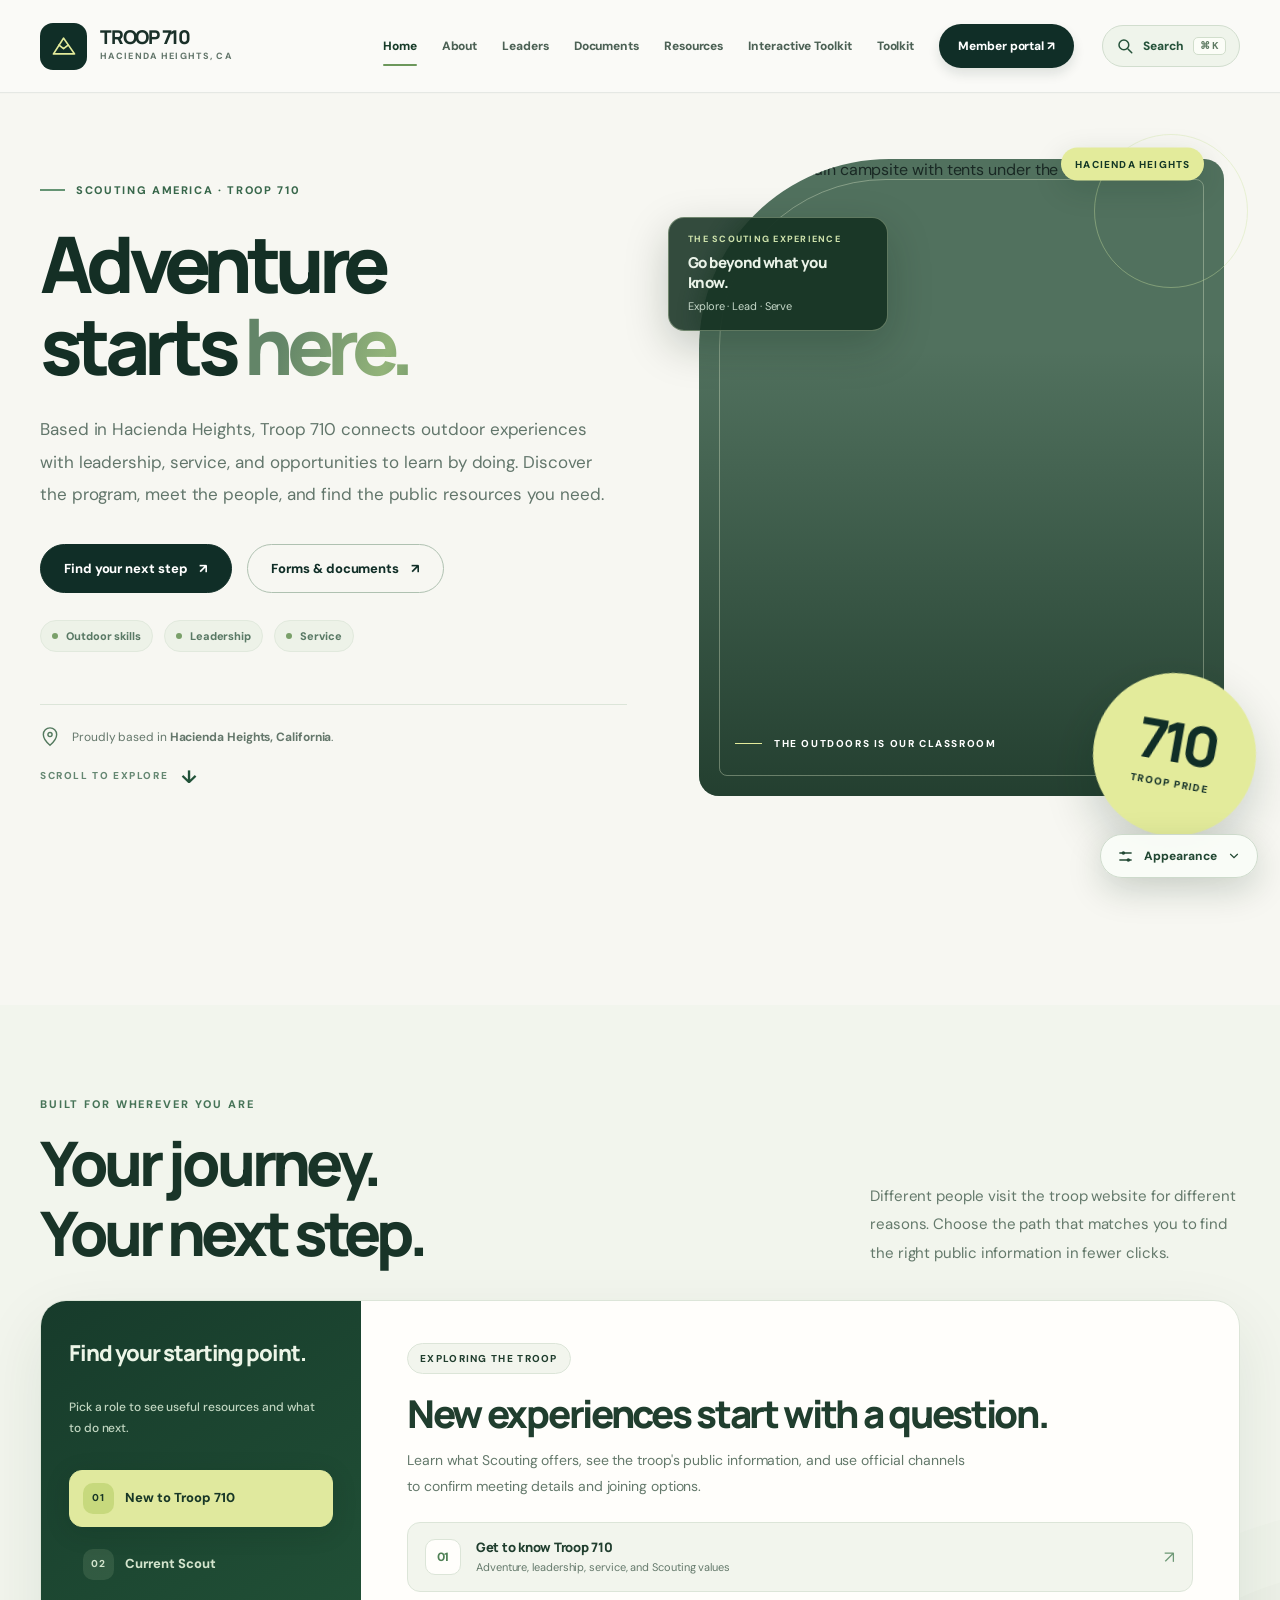
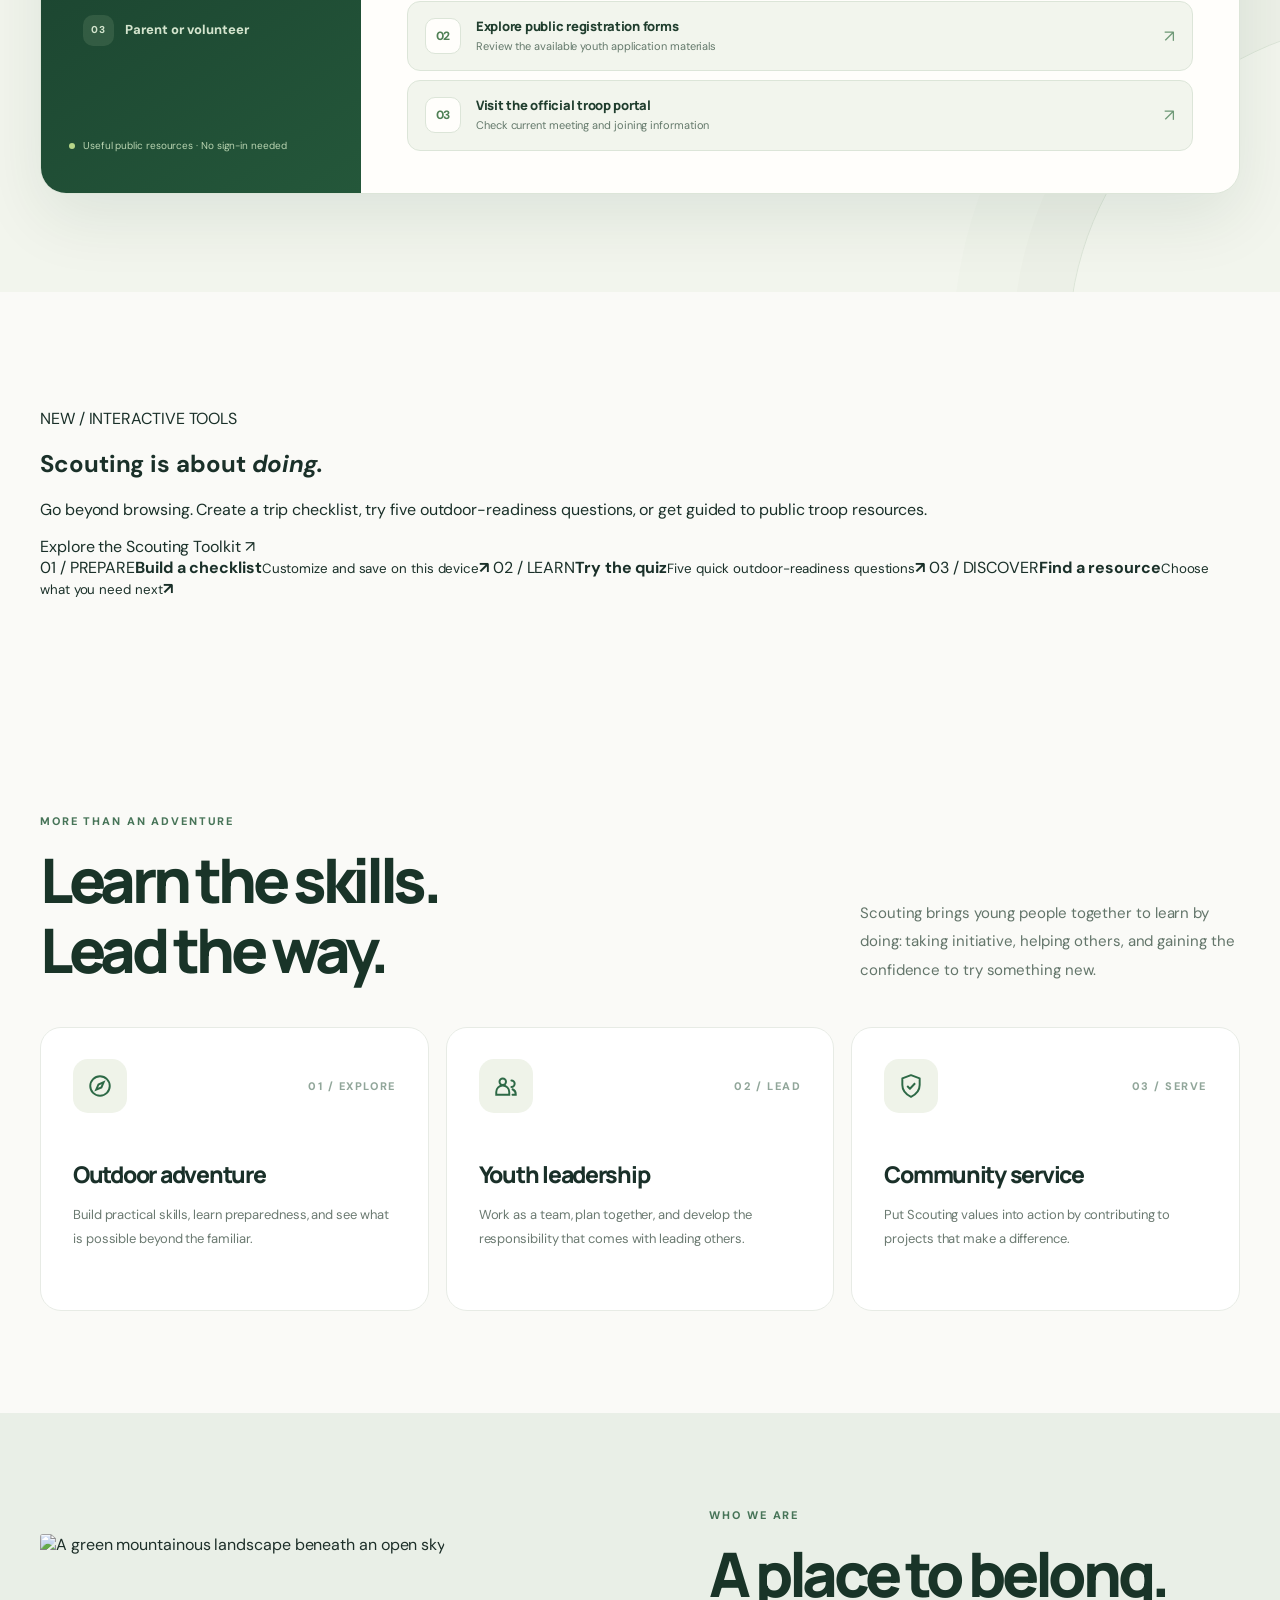
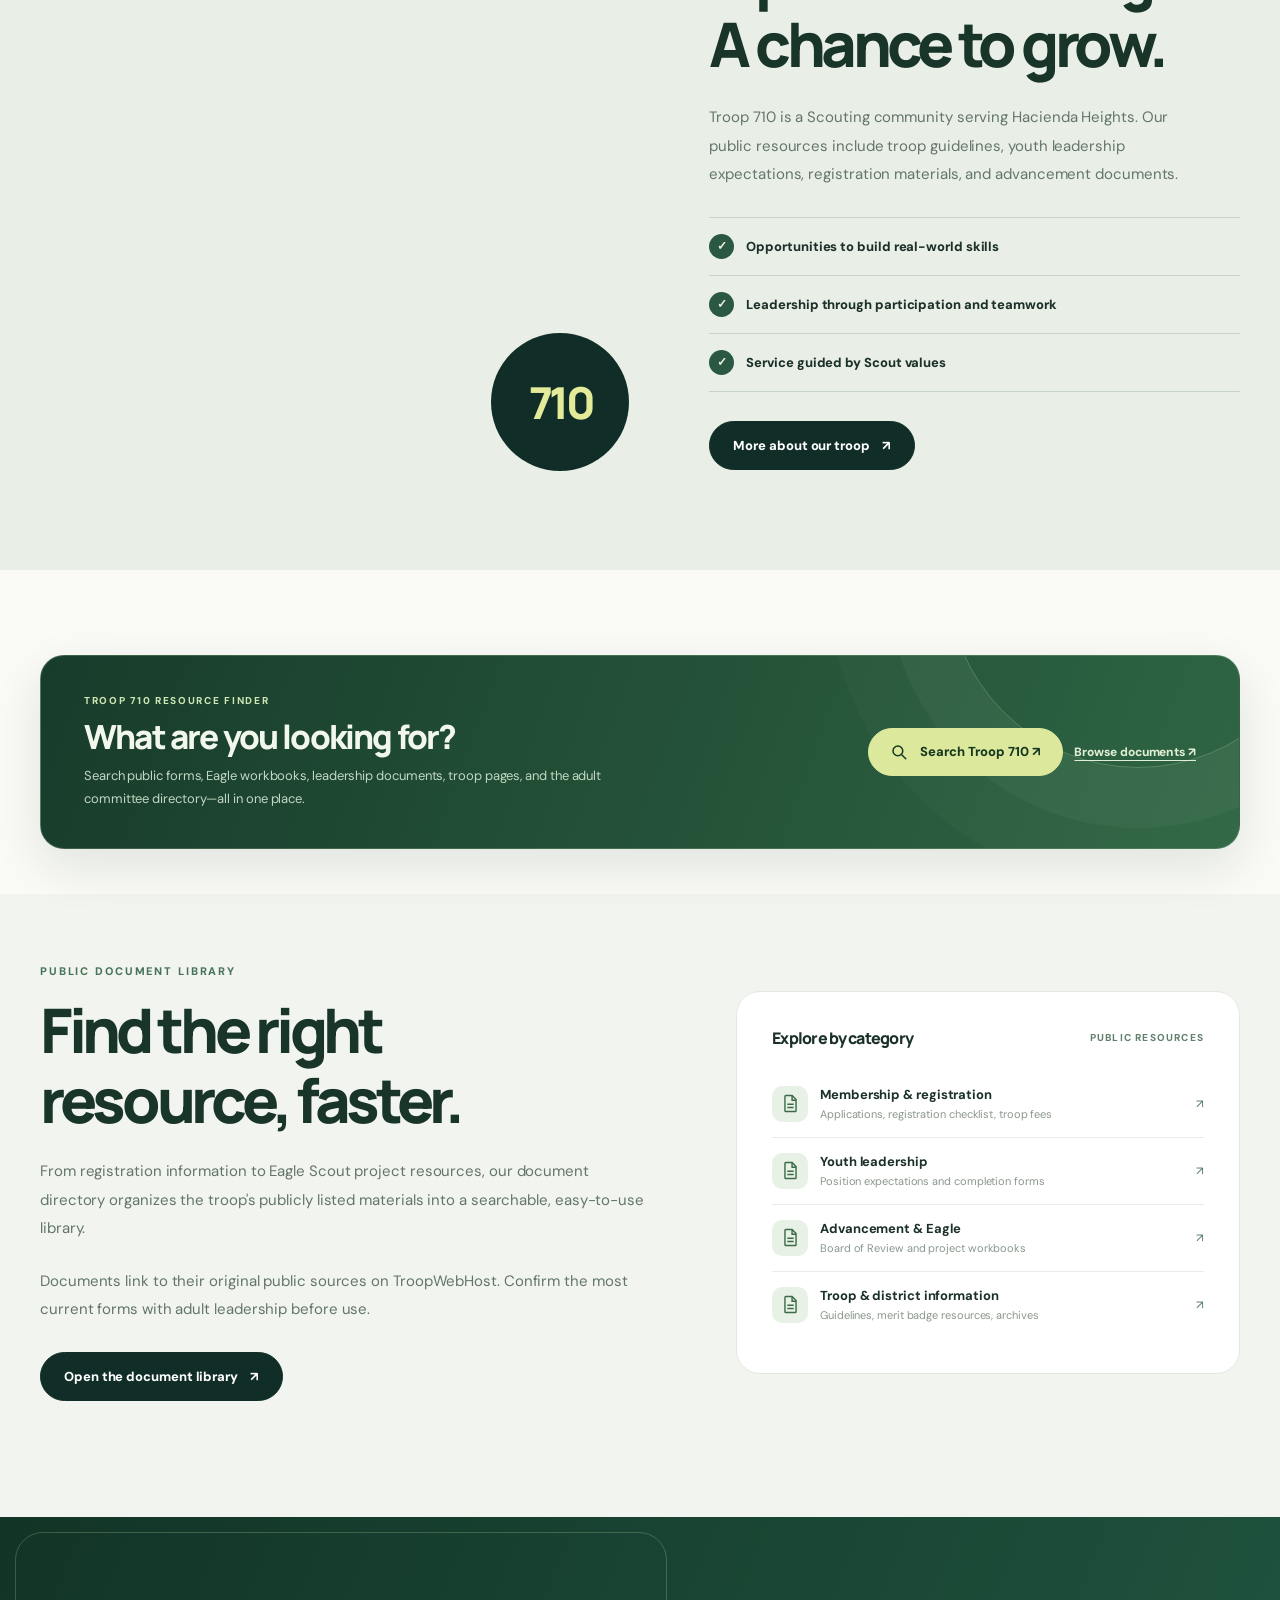
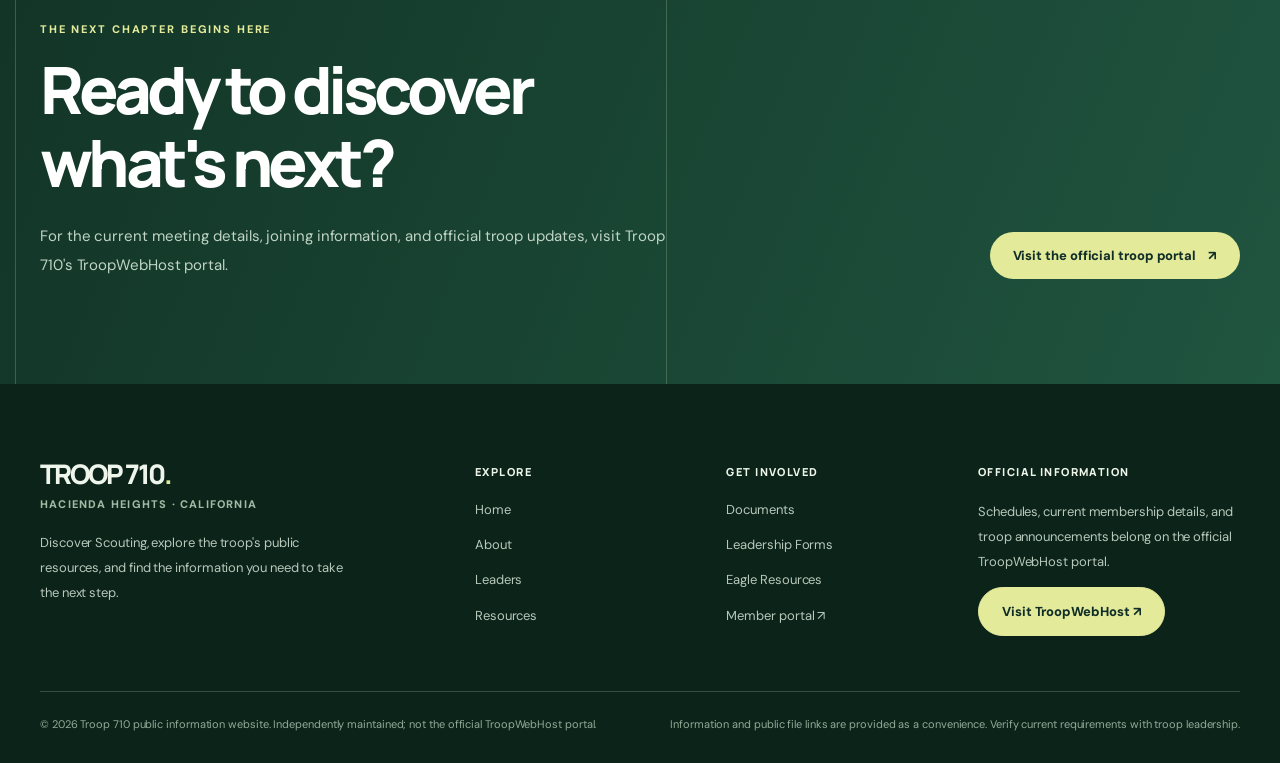
==== commit b0c83718: "Connect interactive Toolkit to navigation, public resources and homepage in index.html" ====
--- a/index.html
+++ b/index.html
@@ -19,7 +19,7 @@
   <link href="https://fonts.googleapis.com/css2?family=DM+Sans:wght@400;500;600;700;800&family=Manrope:wght@400;500;600;700;800&display=swap" rel="stylesheet">
   <script>(function(){try{var t=localStorage.getItem("troop710-theme-preference");document.documentElement.dataset.theme=t==="dark"?"dark":"light";if(localStorage.getItem("troop710-motion-preference")!=="off")document.documentElement.classList.add("motion-enabled");}catch(e){document.documentElement.dataset.theme="light";document.documentElement.classList.add("motion-enabled");}})();</script><link rel="stylesheet" href="site-pages.css?v=6"><link rel="stylesheet" href="motion.css?v=6"><link rel="stylesheet" href="themes.css?v=7">
   <script src="site-pages.js?v=13" defer></script>
-<link rel="icon" type="image/svg+xml" href="favicon.svg"><link rel="stylesheet" href="enhancements.css?v=8"><link rel="stylesheet" href="site-search.css?v=11"><link rel="stylesheet" href="experience-v2.css?v=16"></head>
+<link rel="icon" type="image/svg+xml" href="favicon.svg"><link rel="stylesheet" href="enhancements.css?v=19"><link rel="stylesheet" href="site-search.css?v=11"><link rel="stylesheet" href="experience-v2.css?v=18"></head>
 <body id="top">
 <a class="skip-link" href="#main">Skip to content</a>
 <header class="site-header">
@@ -28,11 +28,12 @@
     <button class="menu-button" aria-label="Open navigation" aria-expanded="false" aria-controls="subnav" type="button">☰</button>
     <nav class="nav" id="subnav" aria-label="Main navigation" data-open="false">
       <a href="index.html" class="active" aria-current="page">Home</a>
-      <a href="about.html">About Our Troop</a>
-      <a href="leaders.html">Adult Leaders</a>
-      <a href="forms.html">Forms & Documents</a>
-      <a href="resources.html">Resource Links</a>
-      <a class="portal" href="https://www.troopwebhost.org/Troop710HaciendaHeights/Index.htm" target="_blank" rel="noopener noreferrer">Member portal ↗</a>
+      <a href="about.html">About</a>
+      <a href="leaders.html">Leaders</a>
+      <a href="forms.html">Documents</a>
+      <a href="resources.html">Resources</a><a href="toolkit.html">Interactive Toolkit</a>
+      <a href="toolkit.html">Toolkit</a>
+    <a class="portal" href="https://www.troopwebhost.org/Troop710HaciendaHeights/Index.htm" target="_blank" rel="noopener noreferrer">Member portal ↗</a>
     </nav><button class="t710-header-search" type="button" data-t710-open-search hidden aria-label="Search Troop 710" aria-keyshortcuts="Control+K Meta+K" title="Search Troop 710 (Ctrl+K)"><svg class="t710-search-icon" aria-hidden="true" viewBox="0 0 24 24" fill="none" stroke="currentColor" stroke-width="2" stroke-linecap="round"><circle cx="10.5" cy="10.5" r="6.5"/><path d="m16 16 5 5"/></svg><span class="t710-header-search__text">Search</span><kbd>⌘ K</kbd></button></div></header><dialog class="t710-search-dialog" id="t710-search-dialog" aria-label="Search Troop 710">
   <div class="t710-search-dialog__top"><svg aria-hidden="true" viewBox="0 0 24 24" fill="none" stroke="currentColor" stroke-width="2" stroke-linecap="round"><circle cx="10.5" cy="10.5" r="6.5"/><path d="m16 16 5 5"/></svg><input class="t710-search-dialog__input" type="search" id="t710-search-input" placeholder="Search Troop 710…" aria-label="Search troop pages, people, and documents" autocomplete="off"><button class="t710-search-dialog__close" type="button" data-t710-close-search aria-label="Close search">×</button></div>
   <div class="t710-search-dialog__content"><div class="t710-search-dialog__label">Find it fast</div>
@@ -150,6 +151,16 @@
   </div>
 </section>
 
+<section class="tk-home-teaser home-section" aria-labelledby="tk-home-title">
+ <div class="container tk-home-teaser__grid" data-reveal>
+  <div><span class="tk-home-teaser__eyebrow">NEW / INTERACTIVE TOOLS</span><h2 id="tk-home-title">Scouting is about <em>doing.</em></h2><p>Go beyond browsing. Create a trip checklist, try five outdoor-readiness questions, or get guided to public troop resources.</p><a class="tk-home-teaser__button" href="toolkit.html">Explore the Scouting Toolkit <span aria-hidden="true">↗</span></a></div>
+  <div class="tk-home-teaser__tiles" aria-label="Toolkit features">
+    <a href="toolkit.html#packing"><span>01 / PREPARE</span><strong>Build a checklist</strong><small>Customize and save on this device</small><b aria-hidden="true">↗</b></a>
+    <a href="toolkit.html#readiness"><span>02 / LEARN</span><strong>Try the quiz</strong><small>Five quick outdoor-readiness questions</small><b aria-hidden="true">↗</b></a>
+    <a href="toolkit.html#find"><span>03 / DISCOVER</span><strong>Find a resource</strong><small>Choose what you need next</small><b aria-hidden="true">↗</b></a>
+  </div>
+ </div>
+</section>
 <section class="home-section" id="experience" aria-labelledby="experience-title">
     <div class="container">
       <div class="home-headline-row" data-reveal>
@@ -227,11 +238,11 @@
 <footer class="t710-footer"><div class="container">
  <div class="t710-footer__grid">
    <div><div class="t710-footer__brand">TROOP 710<span style="color:#dce99a">.</span></div><div class="t710-footer__loc">Hacienda Heights · California</div><p class="t710-footer__intro">Discover Scouting, explore the troop's public resources, and find the information you need to take the next step.</p></div>
-   <div><h2 class="t710-footer__title">Explore</h2><nav class="t710-footer__links" aria-label="Explore pages"><a href="index.html">Home</a><a href="about.html">About Our Troop</a><a href="leaders.html">Adult Leaders</a><a href="resources.html">Resource Links</a></nav></div>
-   <div><h2 class="t710-footer__title">Get involved</h2><nav class="t710-footer__links" aria-label="Member resources"><a href="forms.html">Forms &amp; Documents</a><a href="forms.html?category=leadership">Leadership Forms</a><a href="forms.html?category=eagle">Eagle Resources</a><a href="https://www.troopwebhost.org/Troop710HaciendaHeights/Index.htm" target="_blank" rel="noopener noreferrer">Member portal ↗</a></nav></div>
+   <div><h2 class="t710-footer__title">Explore</h2><nav class="t710-footer__links" aria-label="Explore pages"><a href="index.html">Home</a><a href="about.html">About</a><a href="leaders.html">Leaders</a><a href="resources.html">Resources</a></nav></div>
+   <div><h2 class="t710-footer__title">Get involved</h2><nav class="t710-footer__links" aria-label="Member resources"><a href="forms.html">Documents</a><a href="forms.html?category=leadership">Leadership Forms</a><a href="forms.html?category=eagle">Eagle Resources</a><a href="https://www.troopwebhost.org/Troop710HaciendaHeights/Index.htm" target="_blank" rel="noopener noreferrer">Member portal ↗</a></nav></div>
    <div><h2 class="t710-footer__title">Official information</h2><p class="t710-footer__intro">Schedules, current membership details, and troop announcements belong on the official TroopWebHost portal.</p><a class="action action--light" href="https://www.troopwebhost.org/Troop710HaciendaHeights/Index.htm" target="_blank" rel="noopener noreferrer">Visit TroopWebHost ↗</a></div>
  </div>
  <div class="t710-footer__bottom"><span>© <span data-year>2026</span> Troop 710 public information website. Independently maintained; not the official TroopWebHost portal.</span><span>Information and public file links are provided as a convenience. Verify current requirements with troop leadership.</span></div>
 </div></footer>
-<a class="t710-backtop" href="#top" id="t710-backtop" hidden aria-label="Back to top">↑ Back to top</a><script src="enhancements.js?v=16" defer></script><script src="site-search.js?v=13" defer></script><script src="experience-v2.js?v=15" defer></script></body>
+<a class="t710-backtop" href="#top" id="t710-backtop" hidden aria-label="Back to top">↑ Back to top</a><script src="enhancements.js?v=16" defer></script><script src="site-search.js?v=17" defer></script><script src="experience-v2.js?v=15" defer></script></body>
 </html>
--- a/experience-v2.css
+++ b/experience-v2.css
@@ -239,7 +239,7 @@
  .home-section.home-docs{padding-top:68px}
  .t710-save-doc,.t710-copy-doc{width:32px;height:34px;padding:5px;border-radius:8px}
  .t710-copy-doc svg{width:15px;height:15px}
- .t710-copy-toast{bottom:16px;padding:11px 13px}
+ .t710-copy-toast{bottom:78px;padding:11px 13px}
  .home-join::after{inset:9px;border-radius:20px}
 }
 @media(prefers-reduced-motion:reduce){
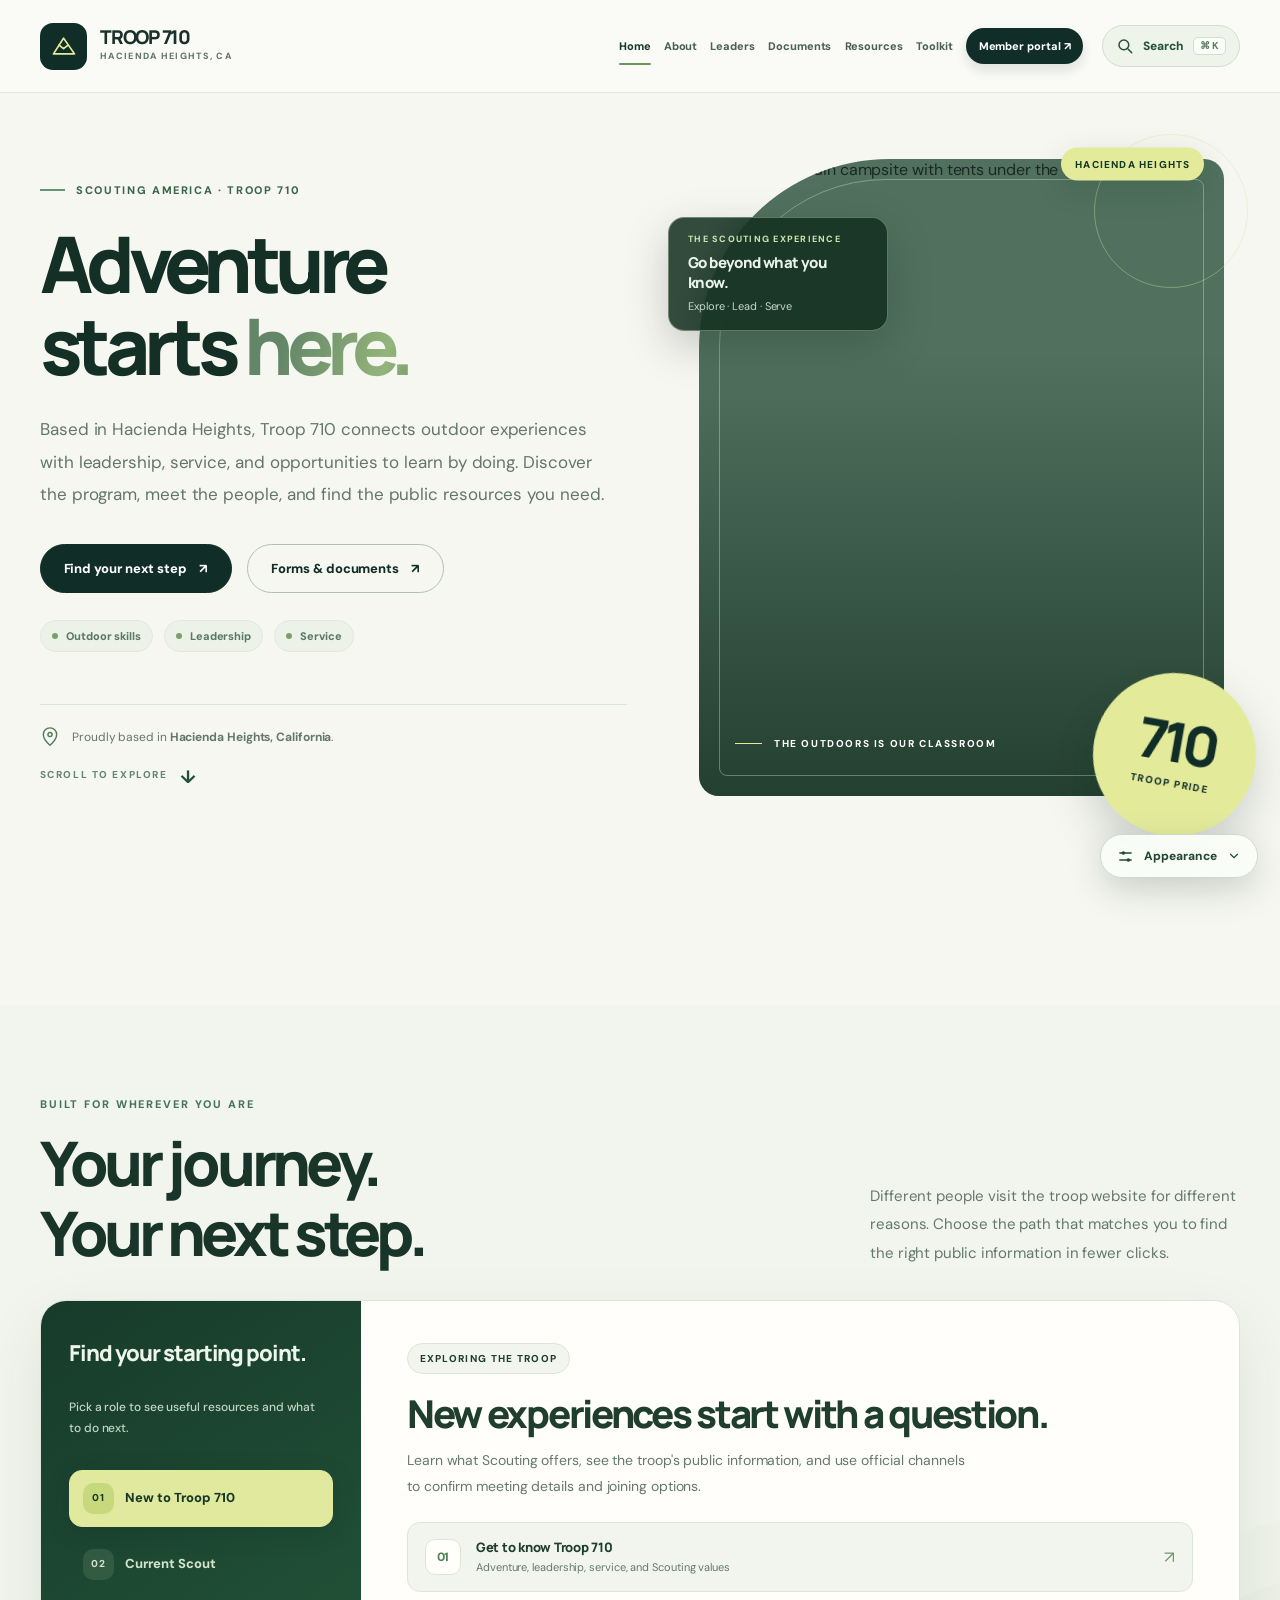
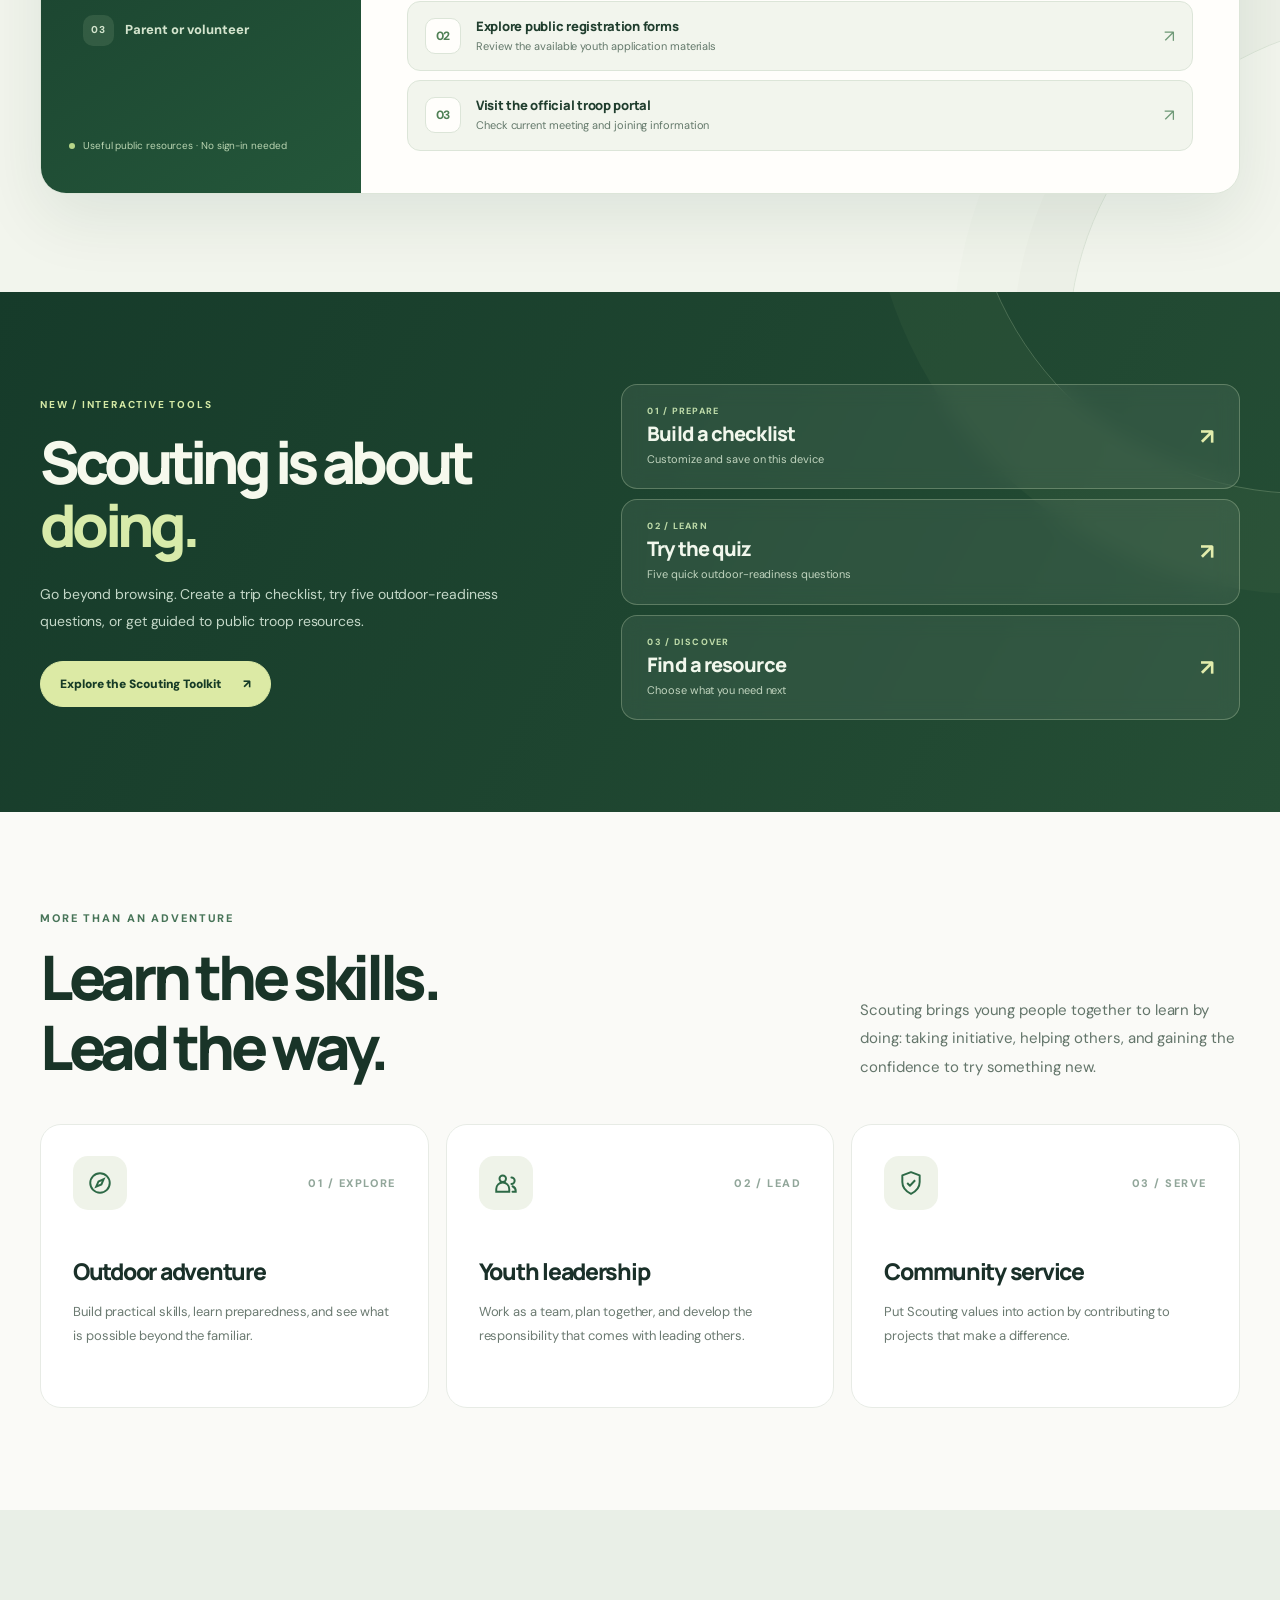
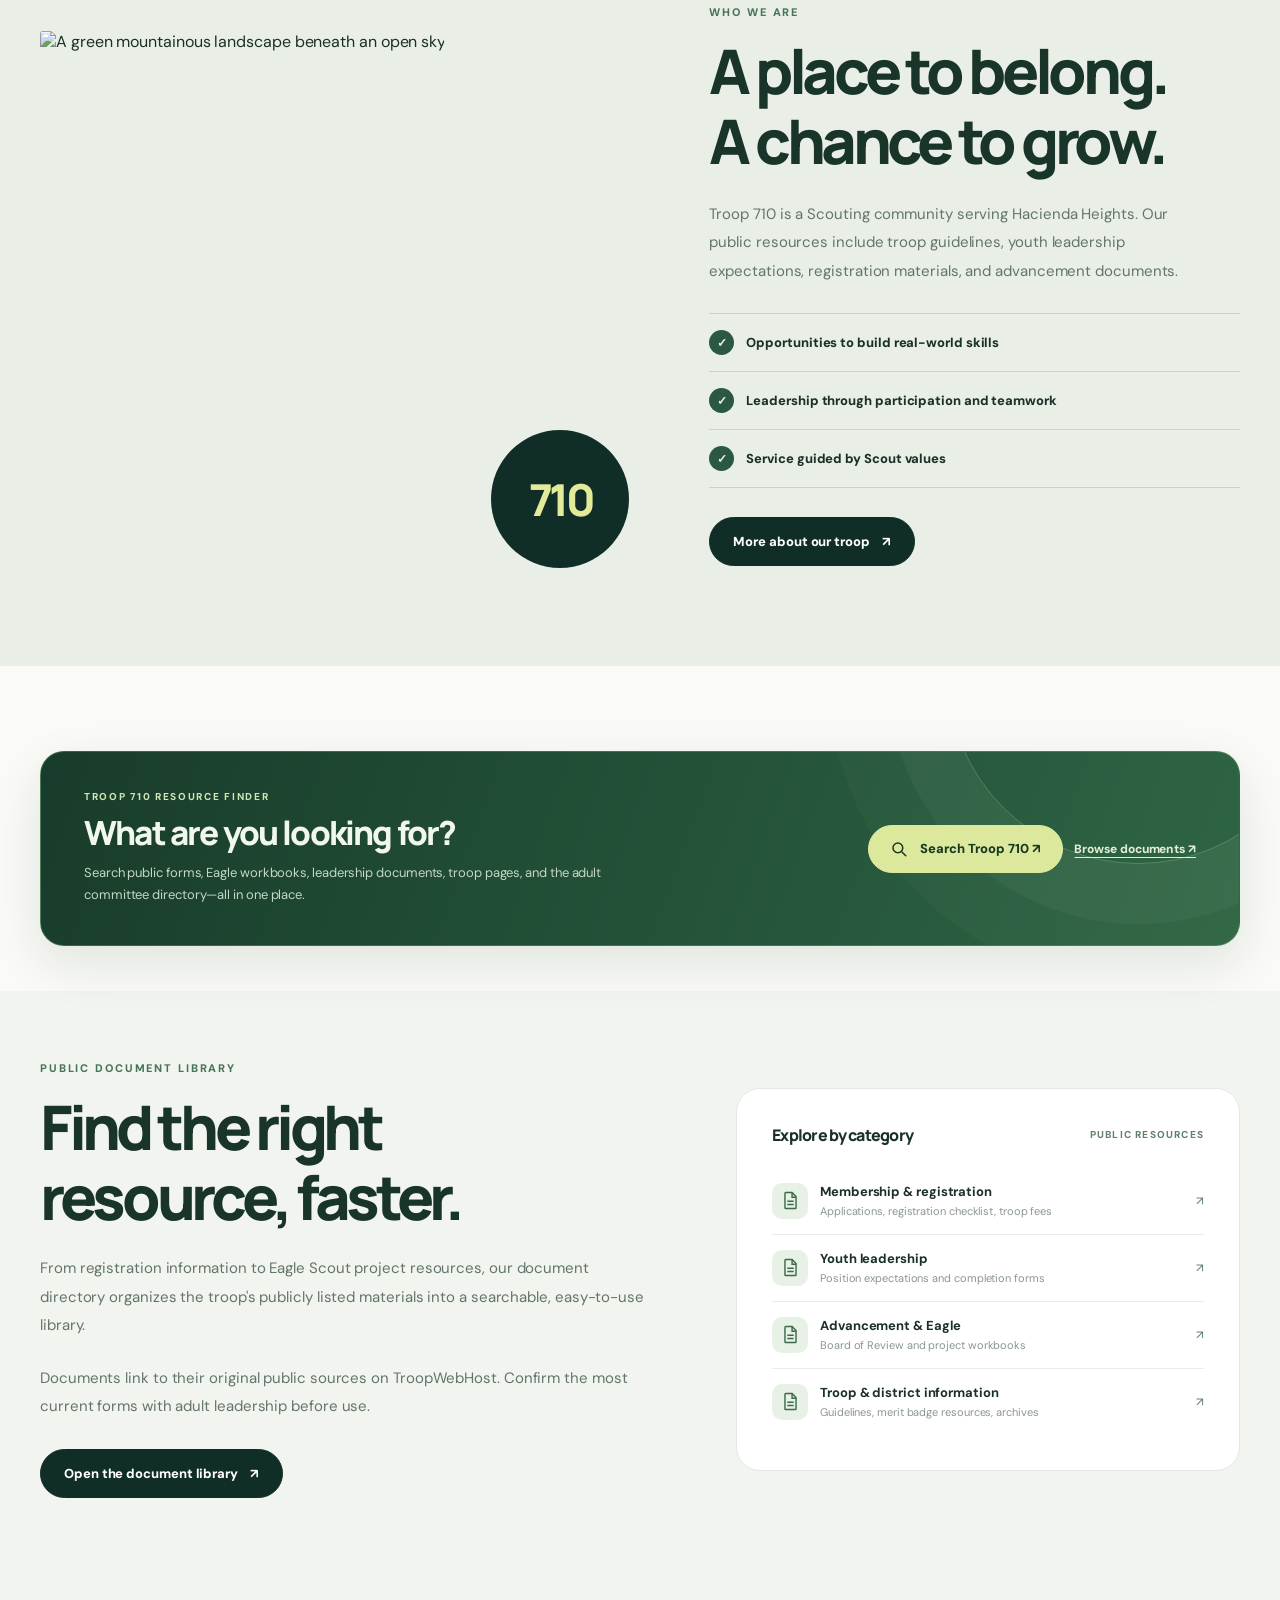
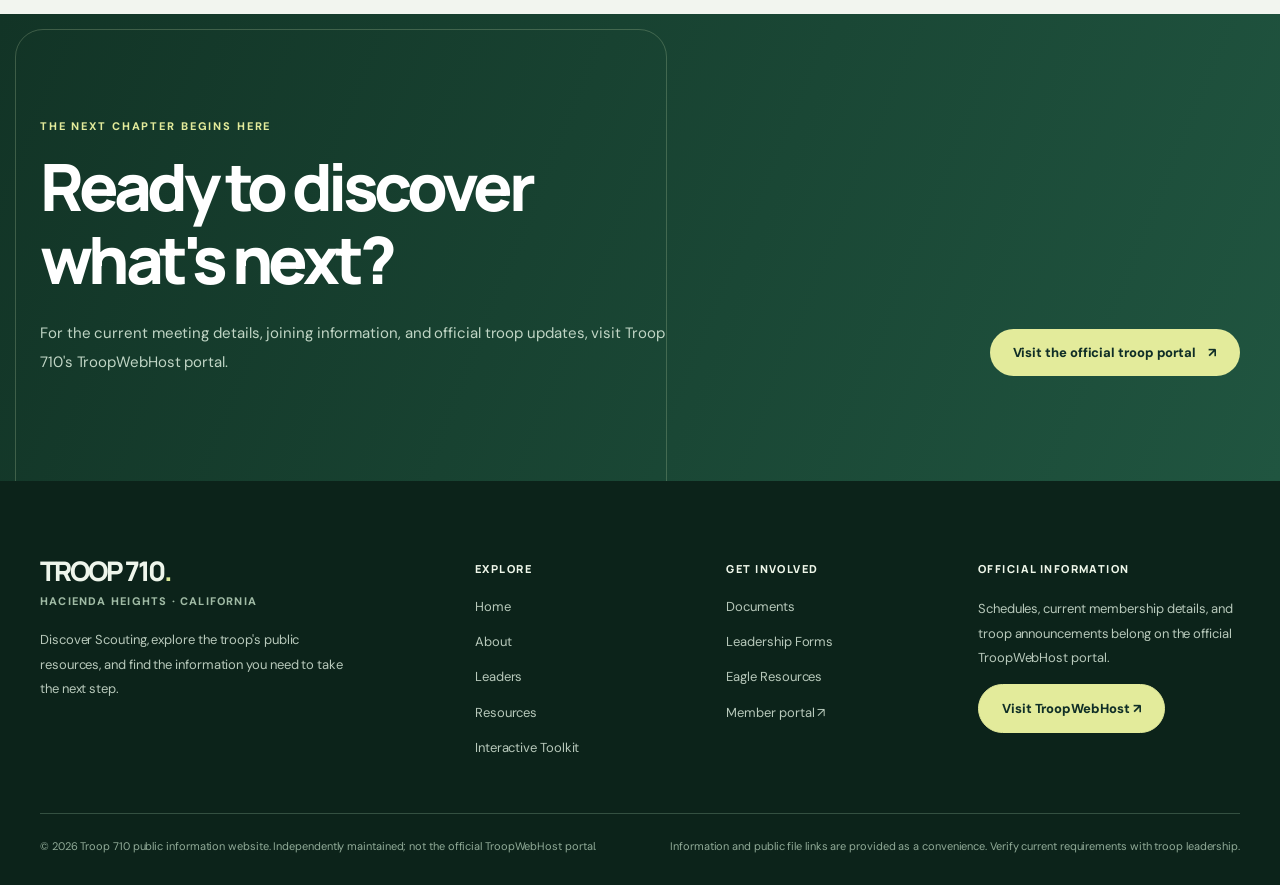
==== commit 68c047b9: "Remove duplicate toolkit navigation item and improve footer links on index.html" ====
--- a/index.html
+++ b/index.html
@@ -31,7 +31,7 @@
       <a href="about.html">About</a>
       <a href="leaders.html">Leaders</a>
       <a href="forms.html">Documents</a>
-      <a href="resources.html">Resources</a><a href="toolkit.html">Interactive Toolkit</a>
+      <a href="resources.html">Resources</a>
       <a href="toolkit.html">Toolkit</a>
     <a class="portal" href="https://www.troopwebhost.org/Troop710HaciendaHeights/Index.htm" target="_blank" rel="noopener noreferrer">Member portal ↗</a>
     </nav><button class="t710-header-search" type="button" data-t710-open-search hidden aria-label="Search Troop 710" aria-keyshortcuts="Control+K Meta+K" title="Search Troop 710 (Ctrl+K)"><svg class="t710-search-icon" aria-hidden="true" viewBox="0 0 24 24" fill="none" stroke="currentColor" stroke-width="2" stroke-linecap="round"><circle cx="10.5" cy="10.5" r="6.5"/><path d="m16 16 5 5"/></svg><span class="t710-header-search__text">Search</span><kbd>⌘ K</kbd></button></div></header><dialog class="t710-search-dialog" id="t710-search-dialog" aria-label="Search Troop 710">
@@ -238,7 +238,7 @@
 <footer class="t710-footer"><div class="container">
  <div class="t710-footer__grid">
    <div><div class="t710-footer__brand">TROOP 710<span style="color:#dce99a">.</span></div><div class="t710-footer__loc">Hacienda Heights · California</div><p class="t710-footer__intro">Discover Scouting, explore the troop's public resources, and find the information you need to take the next step.</p></div>
-   <div><h2 class="t710-footer__title">Explore</h2><nav class="t710-footer__links" aria-label="Explore pages"><a href="index.html">Home</a><a href="about.html">About</a><a href="leaders.html">Leaders</a><a href="resources.html">Resources</a></nav></div>
+   <div><h2 class="t710-footer__title">Explore</h2><nav class="t710-footer__links" aria-label="Explore pages"><a href="index.html">Home</a><a href="about.html">About</a><a href="leaders.html">Leaders</a><a href="resources.html">Resources</a><a href="toolkit.html">Interactive Toolkit</a></nav></div>
    <div><h2 class="t710-footer__title">Get involved</h2><nav class="t710-footer__links" aria-label="Member resources"><a href="forms.html">Documents</a><a href="forms.html?category=leadership">Leadership Forms</a><a href="forms.html?category=eagle">Eagle Resources</a><a href="https://www.troopwebhost.org/Troop710HaciendaHeights/Index.htm" target="_blank" rel="noopener noreferrer">Member portal ↗</a></nav></div>
    <div><h2 class="t710-footer__title">Official information</h2><p class="t710-footer__intro">Schedules, current membership details, and troop announcements belong on the official TroopWebHost portal.</p><a class="action action--light" href="https://www.troopwebhost.org/Troop710HaciendaHeights/Index.htm" target="_blank" rel="noopener noreferrer">Visit TroopWebHost ↗</a></div>
  </div>
--- a/enhancements.css
+++ b/enhancements.css
@@ -125,3 +125,48 @@
  .t710-guide__step h3{font-size:18px}
  .t710-quicklink strong{font-size:14px}
 }
+
+
+/* Interactive Toolkit navigation across all public pages */
+@media(min-width:1021px){
+ .site-header>.container{gap:clamp(11px,1.45vw,24px)}
+ .site-header .nav{gap:clamp(8px,1.03vw,15px)}
+ .site-header .nav a:not(.portal){font-size:11px;white-space:nowrap}
+ .site-header .nav .portal{white-space:nowrap;font-size:11px;padding:11px 13px}
+ .site-header .brand{flex:none}
+}
+@media(min-width:1021px) and (max-width:1150px){
+ .site-header .brand-name{font-size:17px}
+ .site-header .brand-name small{font-size:8px;letter-spacing:.1em}
+ .site-header .brand-icon{width:40px;height:40px}
+ .site-header .brand-icon svg{width:25px;height:25px}
+ .t710-header-search{padding:10px}
+ .t710-header-search__text{display:none}
+ .t710-header-search kbd{display:none}
+}
+
+/* Prominent interactive toolkit discovery inside the homepage */
+.tk-home-teaser{padding:92px 0;background:linear-gradient(118deg,#163b2a,#254e35)!important;color:#f0f5e8;position:relative;overflow:hidden}
+.tk-home-teaser::before{content:"";position:absolute;width:670px;height:670px;right:-360px;top:-470px;border:1px solid rgba(225,243,201,.22);border-radius:50%;box-shadow:0 0 0 100px rgba(213,239,179,.035)}
+.tk-home-teaser__grid{display:grid;grid-template-columns:.9fr 1.1fr;gap:75px;align-items:center;position:relative;z-index:1}
+.tk-home-teaser__eyebrow{display:block;color:#d4e9a5;font:800 10px/1.5 "DM Sans",Arial,sans-serif;letter-spacing:.18em;margin-bottom:18px}
+.tk-home-teaser h2{font:800 clamp(2.35rem,4.6vw,4.2rem)/1.08 Manrope,Arial,sans-serif;letter-spacing:-.078em;max-width:570px;margin:0 0 24px;color:#f6f9ed}
+.tk-home-teaser h2 em{font-style:normal;color:#d8ebaa}
+.tk-home-teaser p{font-size:14px;line-height:1.95;color:#c4d8c8;max-width:475px;margin:0 0 26px}
+.tk-home-teaser__button{display:inline-flex;align-items:center;gap:22px;padding:14px 19px;border:1px solid #dceaa5;border-radius:100px;background:#dceaa5;color:#163b26;font-weight:900;font-size:12px;transition:transform .2s,background .2s}
+.tk-home-teaser__button:hover{transform:translateY(-3px);background:#edf4bb}
+.tk-home-teaser__button:focus-visible,.tk-home-teaser__tiles a:focus-visible{outline:3px solid #e3f0bd;outline-offset:4px}
+.tk-home-teaser__tiles{display:grid;gap:10px}
+.tk-home-teaser__tiles a{display:grid;grid-template-columns:1fr auto;gap:5px 12px;position:relative;overflow:hidden;border:1px solid rgba(221,239,201,.27);border-radius:16px;background:rgba(255,255,255,.07);padding:20px 25px;backdrop-filter:blur(10px);color:#f1f7ec;transition:transform .25s,background .25s,border-color .25s}
+.tk-home-teaser__tiles a:hover{transform:translateX(5px);background:rgba(255,255,255,.12);border-color:rgba(227,242,199,.5)}
+.tk-home-teaser__tiles a>span{grid-column:1;color:#bedba9;letter-spacing:.14em;font-size:9px;font-weight:800}
+.tk-home-teaser__tiles a strong{grid-column:1;font:800 20px/1.2 Manrope,Arial,sans-serif;letter-spacing:-.045em}
+.tk-home-teaser__tiles a small{grid-column:1;font-size:11px;color:#c1d5bf;line-height:1.6}
+.tk-home-teaser__tiles a b{grid-column:2;grid-row:1/span 3;align-self:center;font:700 22px "DM Sans",Arial,sans-serif;color:#e2ecac}
+html[data-theme="dark"] .tk-home-teaser{background:linear-gradient(118deg,#122f22,#1d3e2b)!important}
+@media(max-width:900px){.tk-home-teaser{padding:75px 0}.tk-home-teaser__grid{gap:37px}}
+@media(max-width:760px){.tk-home-teaser__grid{grid-template-columns:1fr}.tk-home-teaser p{max-width:650px}.tk-home-teaser__tiles{gap:8px}}
+@media(max-width:500px){.tk-home-teaser{padding:62px 0}.tk-home-teaser h2{font-size:2.65rem}.tk-home-teaser__tiles a{padding:15px 18px}.tk-home-teaser__tiles a strong{font-size:17px}}
+@media(prefers-reduced-motion:reduce){
+ html:not(.motion-enabled) .tk-home-teaser__tiles a,html:not(.motion-enabled) .tk-home-teaser__button{transition:none!important}
+}
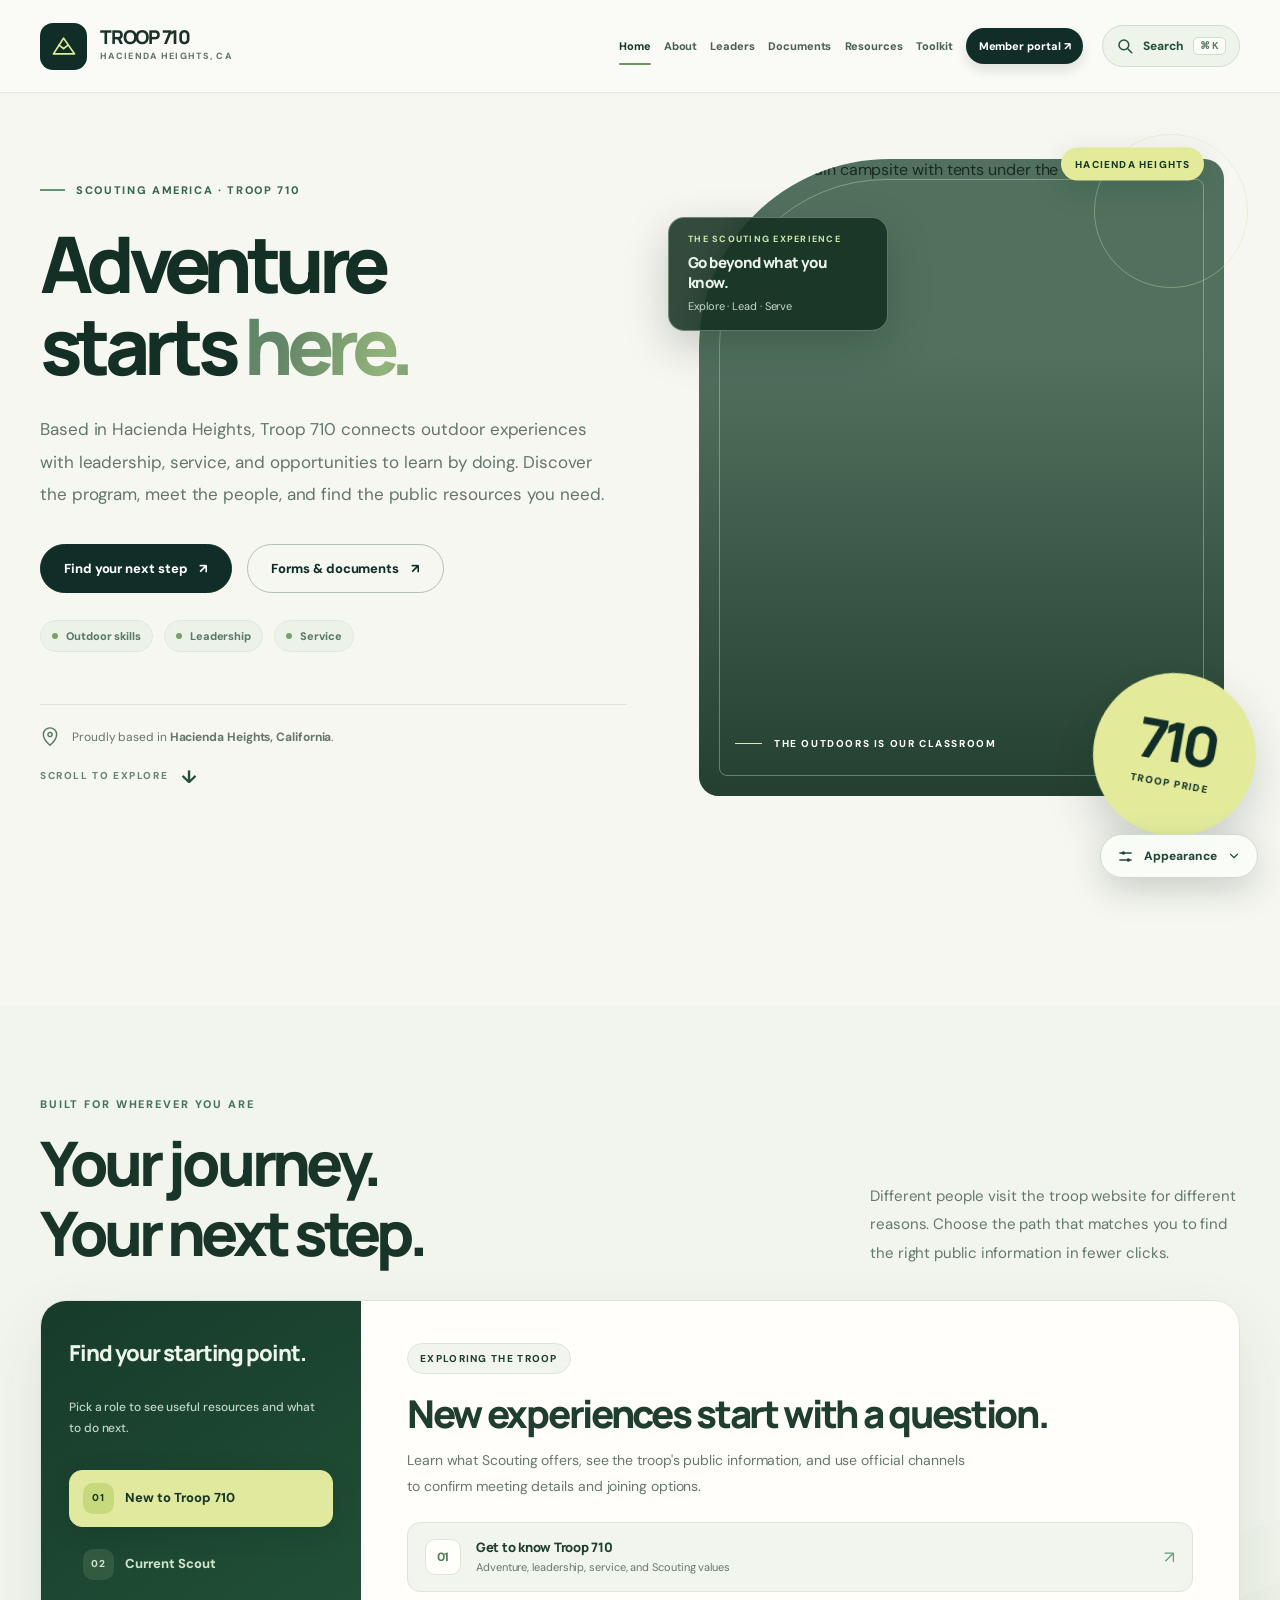
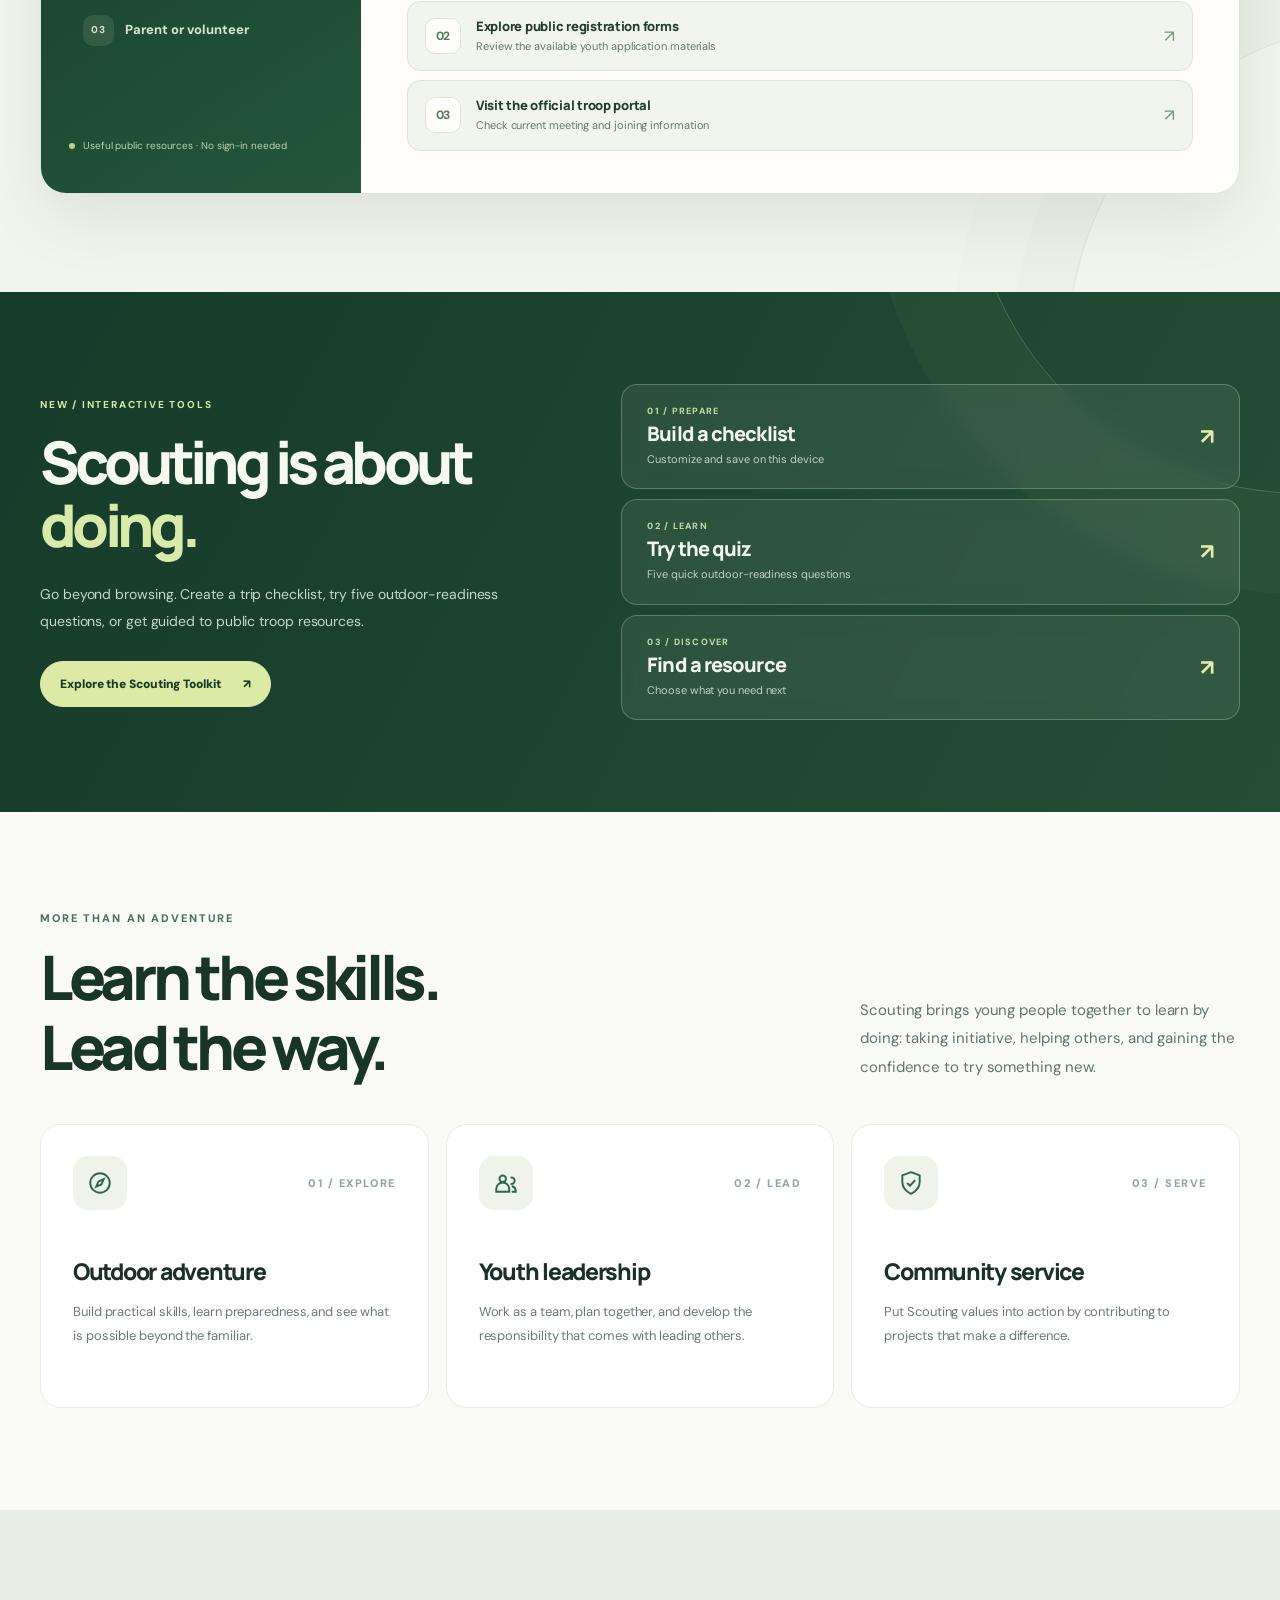
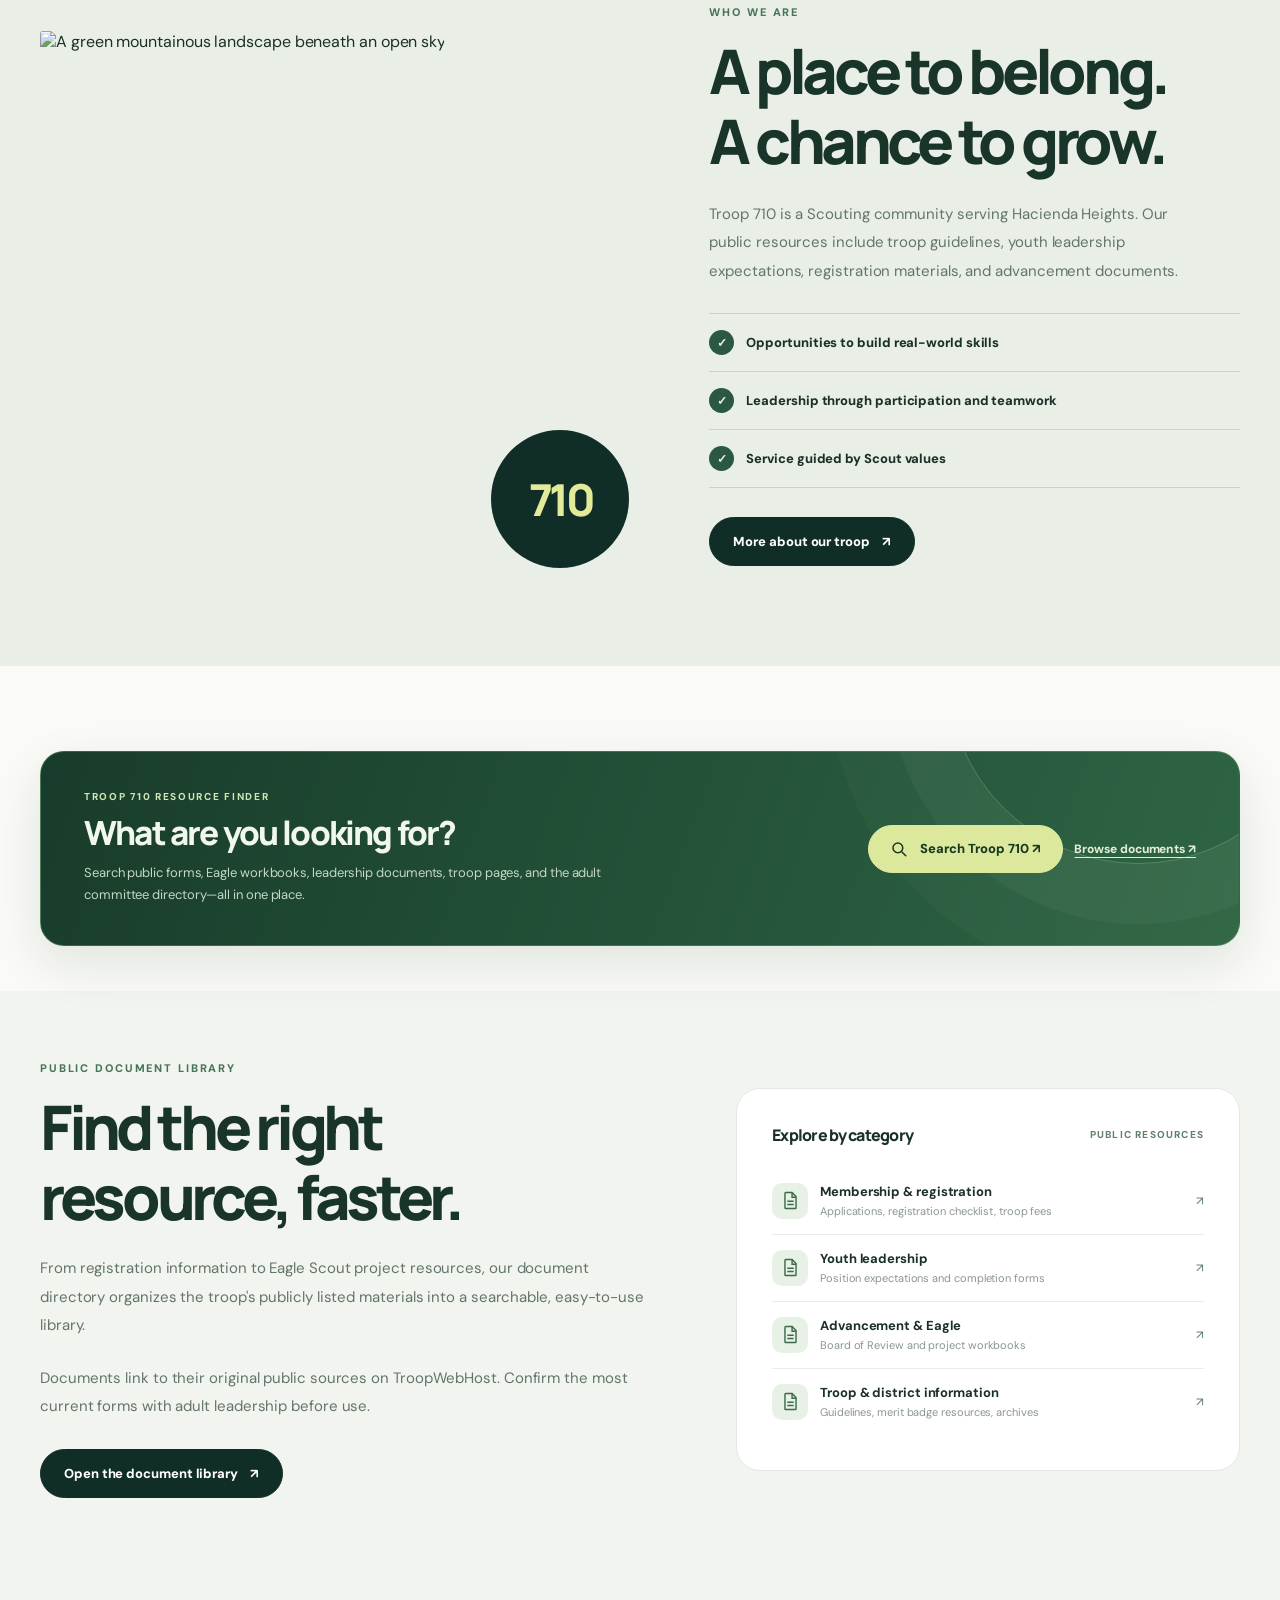
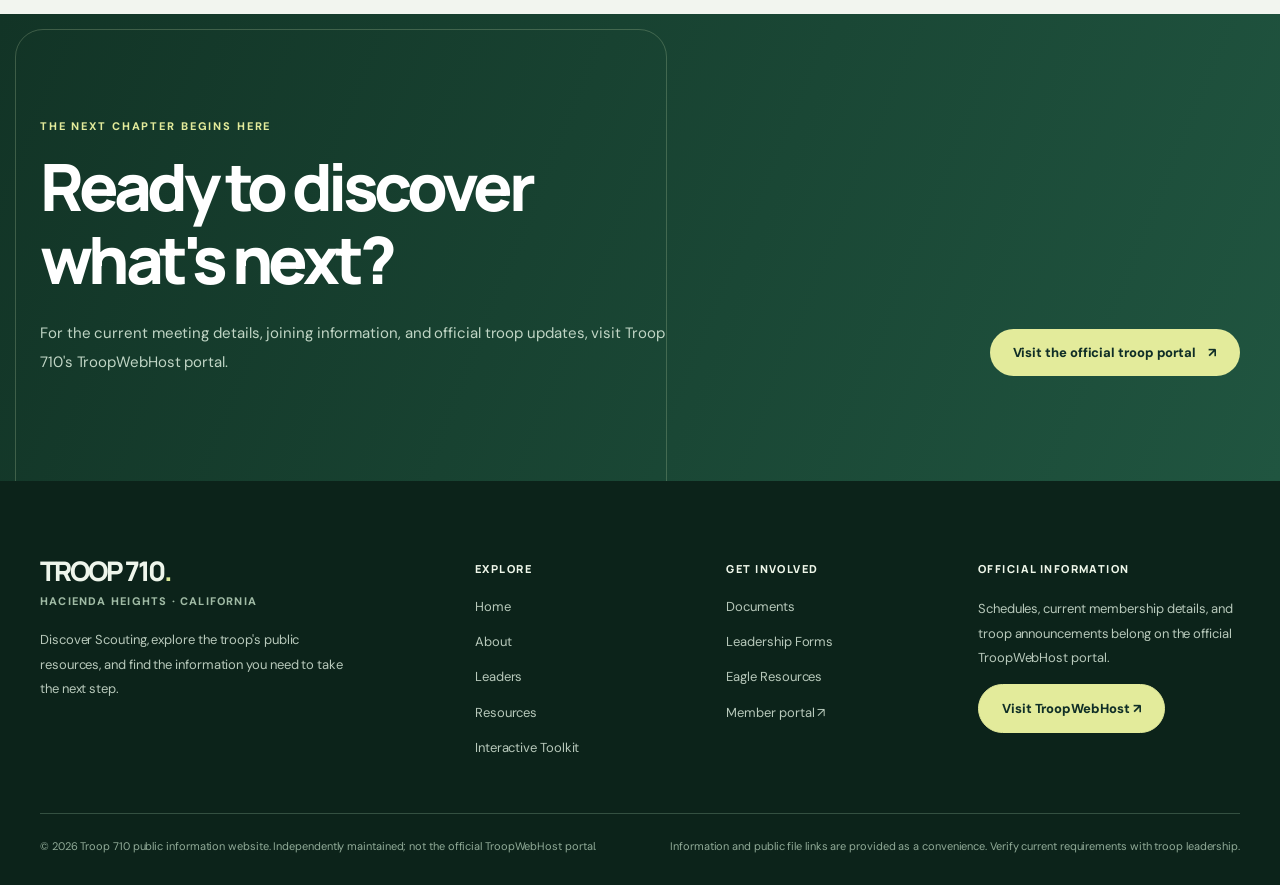
==== commit 061b9cac: "Refresh search index and Toolkit navigation for index.html" ====
--- a/index.html
+++ b/index.html
@@ -244,5 +244,5 @@
  </div>
  <div class="t710-footer__bottom"><span>© <span data-year>2026</span> Troop 710 public information website. Independently maintained; not the official TroopWebHost portal.</span><span>Information and public file links are provided as a convenience. Verify current requirements with troop leadership.</span></div>
 </div></footer>
-<a class="t710-backtop" href="#top" id="t710-backtop" hidden aria-label="Back to top">↑ Back to top</a><script src="enhancements.js?v=16" defer></script><script src="site-search.js?v=17" defer></script><script src="experience-v2.js?v=15" defer></script></body>
+<a class="t710-backtop" href="#top" id="t710-backtop" hidden aria-label="Back to top">↑ Back to top</a><script src="enhancements.js?v=16" defer></script><script src="site-search.js?v=20" defer></script><script src="experience-v2.js?v=15" defer></script></body>
 </html>
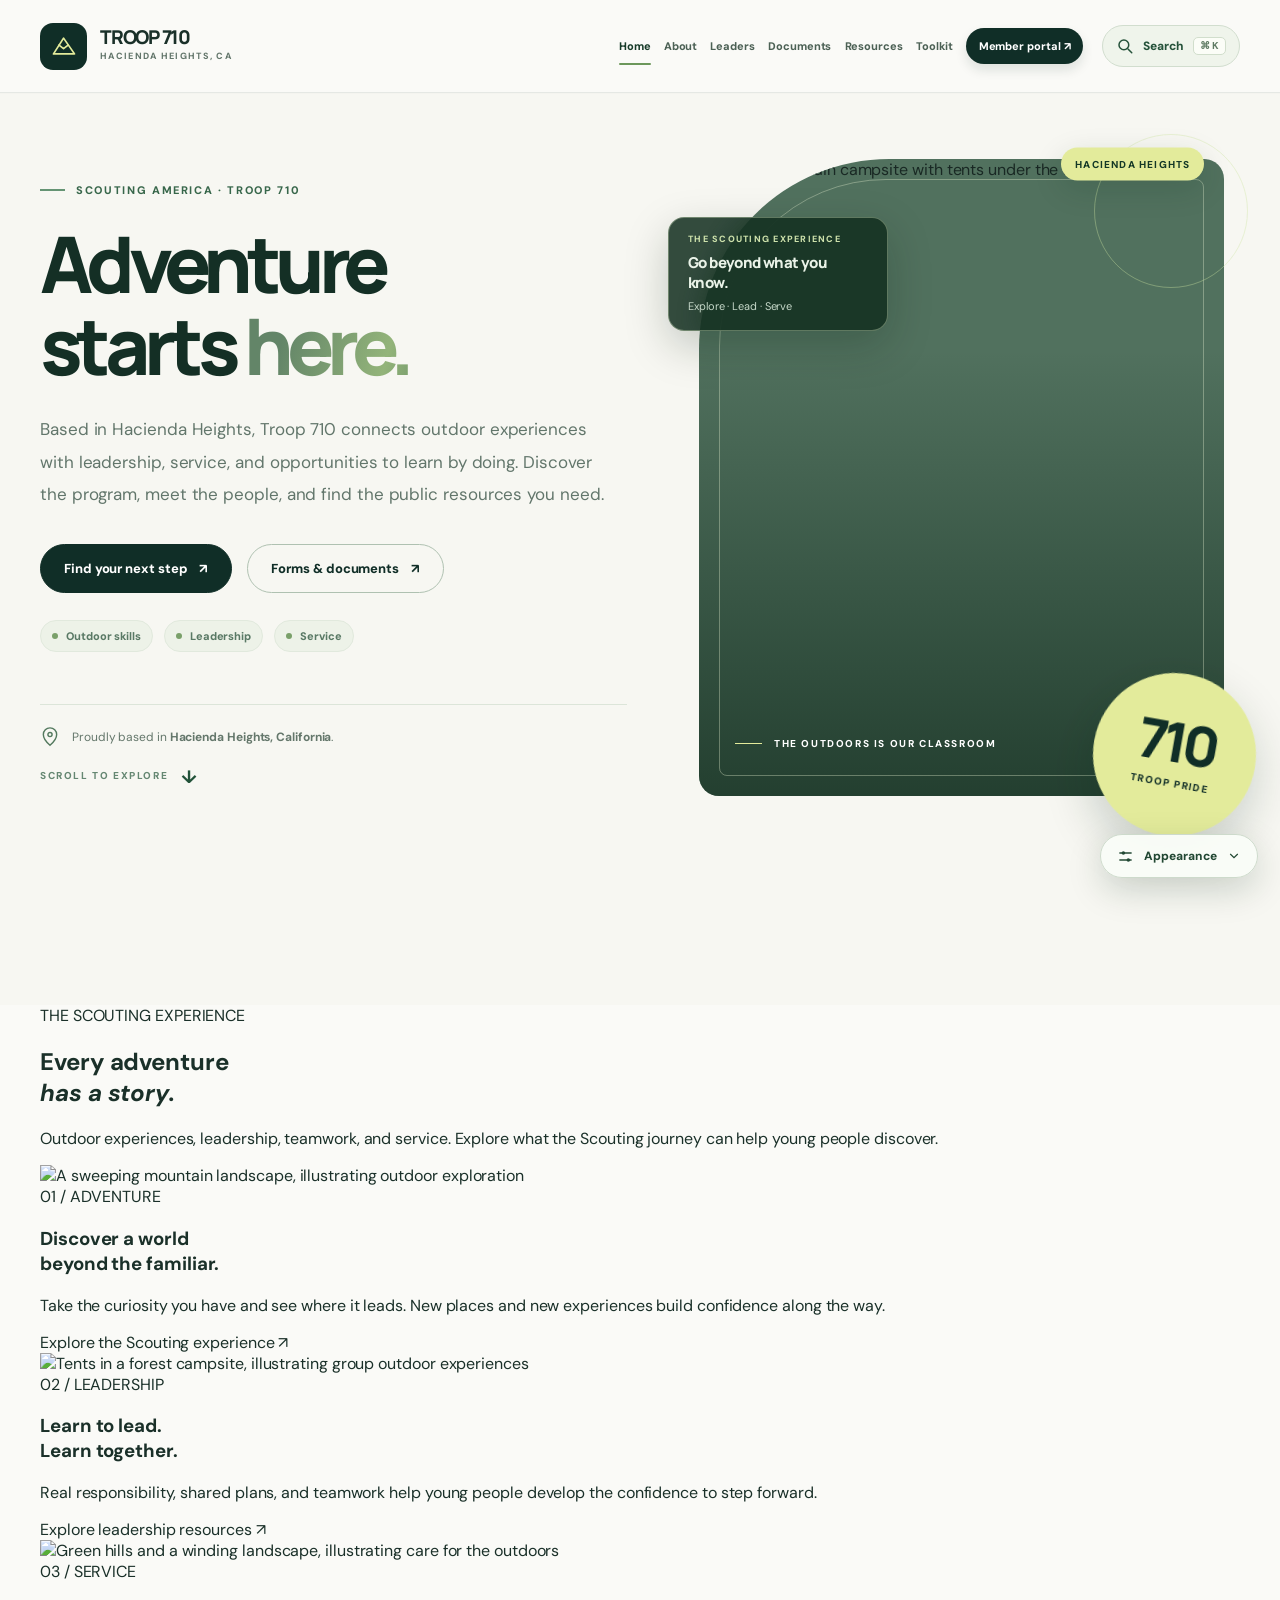
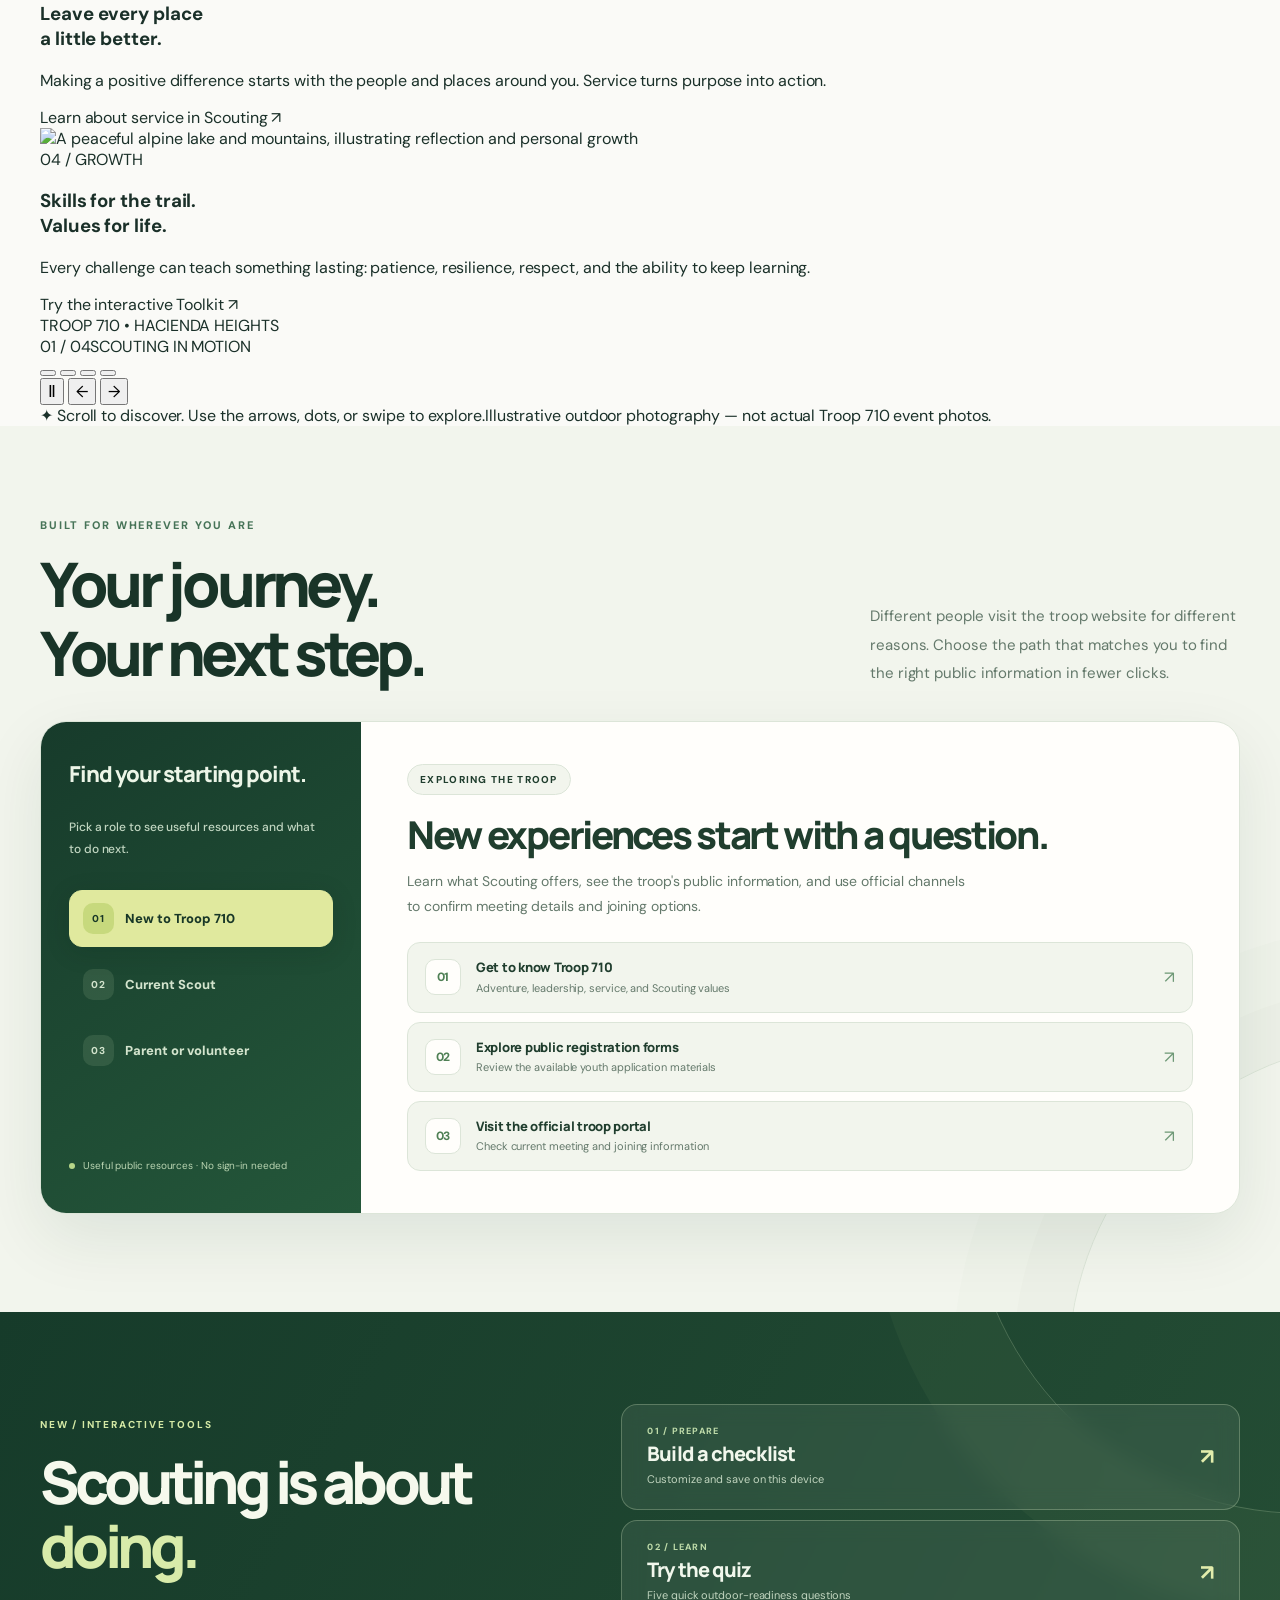
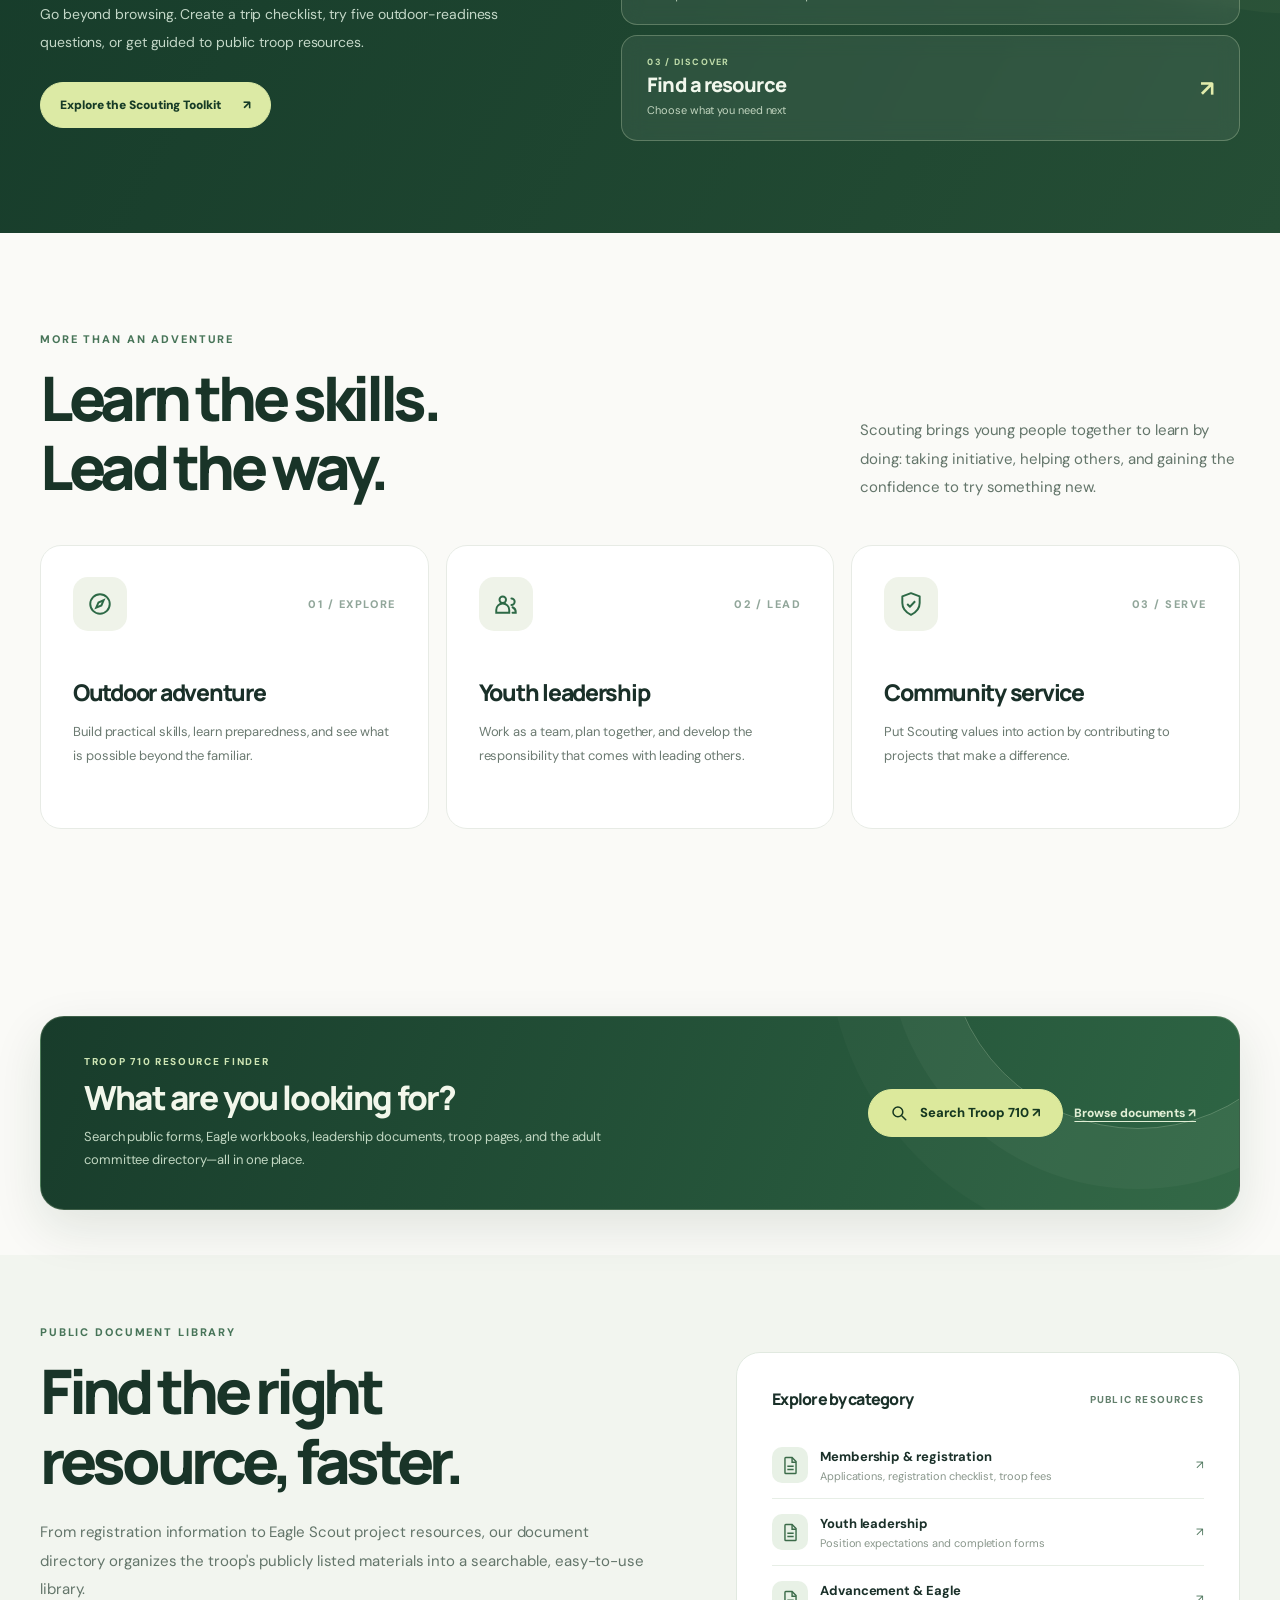
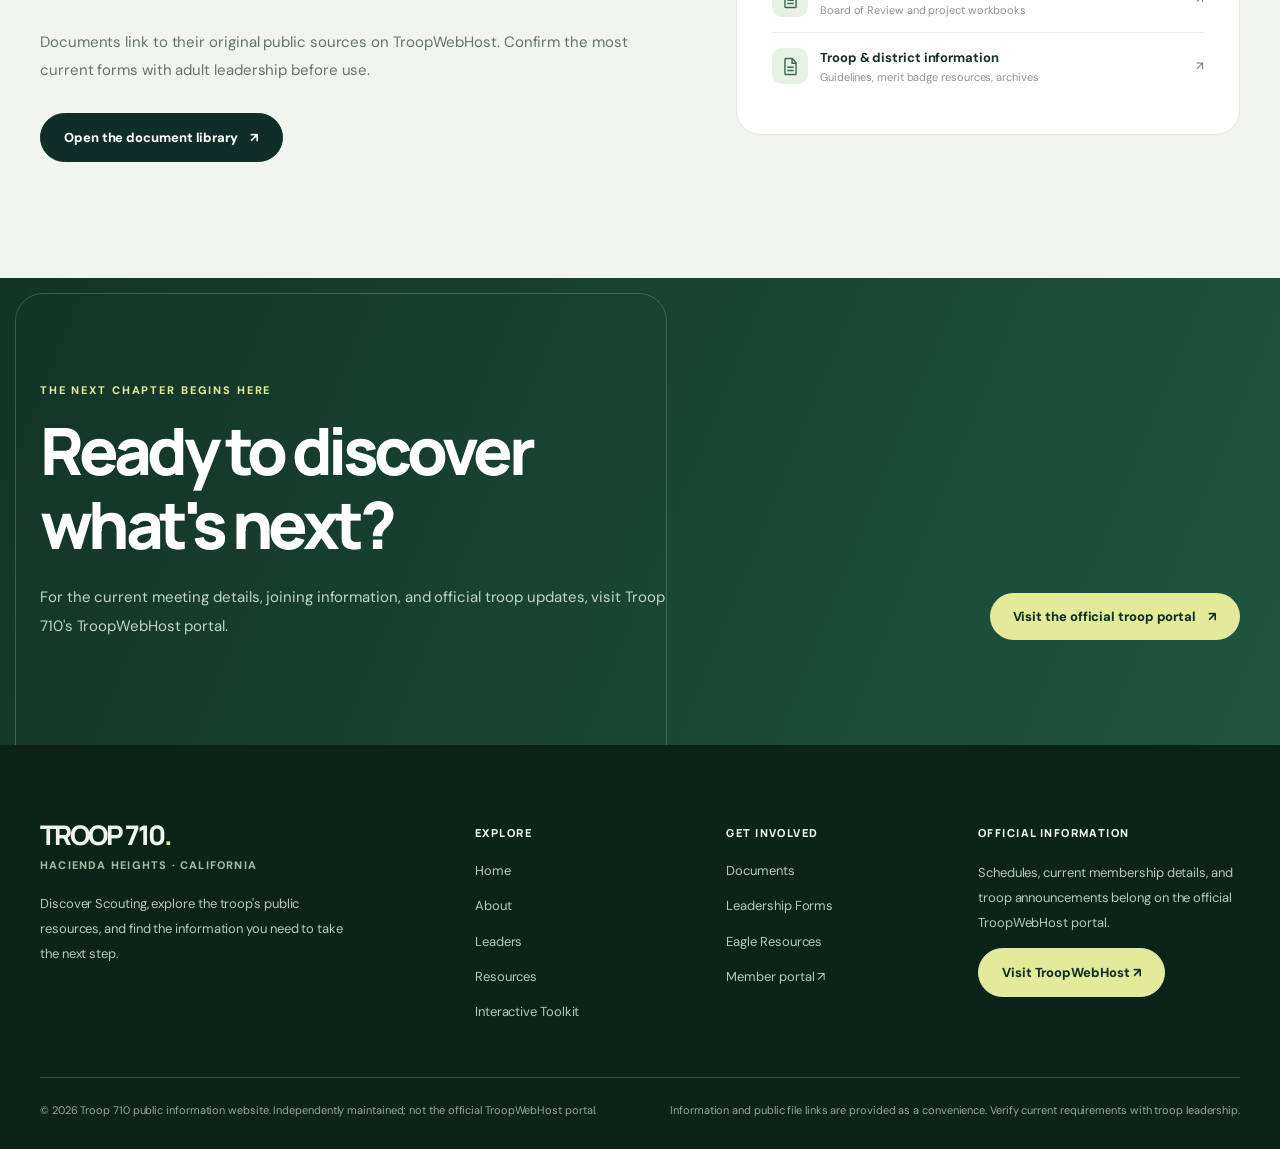
==== commit 0152cde5: "Replace static Scouting story with modern scroll-revealed photo slideshow" ====
--- a/index.html
+++ b/index.html
@@ -19,7 +19,7 @@
   <link href="https://fonts.googleapis.com/css2?family=DM+Sans:wght@400;500;600;700;800&family=Manrope:wght@400;500;600;700;800&display=swap" rel="stylesheet">
   <script>(function(){try{var t=localStorage.getItem("troop710-theme-preference");document.documentElement.dataset.theme=t==="dark"?"dark":"light";if(localStorage.getItem("troop710-motion-preference")!=="off")document.documentElement.classList.add("motion-enabled");}catch(e){document.documentElement.dataset.theme="light";document.documentElement.classList.add("motion-enabled");}})();</script><link rel="stylesheet" href="site-pages.css?v=6"><link rel="stylesheet" href="motion.css?v=6"><link rel="stylesheet" href="themes.css?v=7">
   <script src="site-pages.js?v=13" defer></script>
-<link rel="icon" type="image/svg+xml" href="favicon.svg"><link rel="stylesheet" href="enhancements.css?v=19"><link rel="stylesheet" href="site-search.css?v=11"><link rel="stylesheet" href="experience-v2.css?v=18"></head>
+<link rel="icon" type="image/svg+xml" href="favicon.svg"><link rel="stylesheet" href="enhancements.css?v=19"><link rel="stylesheet" href="site-search.css?v=11"><link rel="stylesheet" href="experience-v2.css?v=18"><link rel="stylesheet" href="showcase.css?v=1"></head>
 <body id="top">
 <a class="skip-link" href="#main">Skip to content</a>
 <header class="site-header">
@@ -98,6 +98,56 @@
     </div>
   </section>
 
+<section class="t710-showcase" id="scouting-in-motion" aria-labelledby="t710-showcase-title" aria-roledescription="slideshow" data-showcase>
+ <div class="container">
+  <div class="t710-showcase__heading" data-reveal>
+   <div><span class="t710-showcase__eyebrow"><span class="t710-showcase__eyebrow-dot" aria-hidden="true"></span> THE SCOUTING EXPERIENCE</span><h2 id="t710-showcase-title">Every adventure<br><em>has a story.</em></h2></div>
+   <p>Outdoor experiences, leadership, teamwork, and service. Explore what the Scouting journey can help young people discover.</p>
+  </div>
+  <div class="t710-showcase__stage" data-showcase-stage role="region" aria-roledescription="carousel" aria-label="Scouting experiences">
+   <div class="t710-showcase__slides" aria-live="off">
+    <article class="t710-showcase__slide is-active" data-showcase-slide id="t710-slide-1" role="group" aria-roledescription="slide" aria-label="1 of 4: Adventure" aria-hidden="false">
+     <img src="https://images.unsplash.com/photo-1464822759023-fed622ff2c3b?auto=format&amp;fit=crop&amp;w=1600&amp;q=82" alt="A sweeping mountain landscape, illustrating outdoor exploration" loading="lazy" decoding="async" width="1600" height="1000">
+     <div class="t710-showcase__shade"></div>
+     <div class="t710-showcase__content"><span class="t710-showcase__tag">01 / ADVENTURE</span><h3>Discover a world<br>beyond the familiar.</h3><p>Take the curiosity you have and see where it leads. New places and new experiences build confidence along the way.</p><a href="about.html">Explore the Scouting experience <span aria-hidden="true">↗</span></a></div>
+    </article>
+    <article class="t710-showcase__slide" data-showcase-slide id="t710-slide-2" role="group" aria-roledescription="slide" aria-label="2 of 4: Leadership" aria-hidden="true" inert>
+     <img src="https://images.unsplash.com/photo-1478131143081-80f7f84ca84d?auto=format&amp;fit=crop&amp;w=1600&amp;q=82" alt="Tents in a forest campsite, illustrating group outdoor experiences" loading="lazy" decoding="async" width="1600" height="1000">
+     <div class="t710-showcase__shade"></div>
+     <div class="t710-showcase__content"><span class="t710-showcase__tag">02 / LEADERSHIP</span><h3>Learn to lead.<br>Learn together.</h3><p>Real responsibility, shared plans, and teamwork help young people develop the confidence to step forward.</p><a href="forms.html?category=leadership">Explore leadership resources <span aria-hidden="true">↗</span></a></div>
+    </article>
+    <article class="t710-showcase__slide" data-showcase-slide id="t710-slide-3" role="group" aria-roledescription="slide" aria-label="3 of 4: Service" aria-hidden="true" inert>
+     <img src="https://images.unsplash.com/photo-1500534623283-312aade485b7?auto=format&amp;fit=crop&amp;w=1600&amp;q=82" alt="Green hills and a winding landscape, illustrating care for the outdoors" loading="lazy" decoding="async" width="1600" height="1000">
+     <div class="t710-showcase__shade"></div>
+     <div class="t710-showcase__content"><span class="t710-showcase__tag">03 / SERVICE</span><h3>Leave every place<br>a little better.</h3><p>Making a positive difference starts with the people and places around you. Service turns purpose into action.</p><a href="about.html">Learn about service in Scouting <span aria-hidden="true">↗</span></a></div>
+    </article>
+    <article class="t710-showcase__slide" data-showcase-slide id="t710-slide-4" role="group" aria-roledescription="slide" aria-label="4 of 4: Growth" aria-hidden="true" inert>
+     <img src="https://images.unsplash.com/photo-1470770841072-f978cf4d019e?auto=format&amp;fit=crop&amp;w=1600&amp;q=82" alt="A peaceful alpine lake and mountains, illustrating reflection and personal growth" loading="lazy" decoding="async" width="1600" height="1000">
+     <div class="t710-showcase__shade"></div>
+     <div class="t710-showcase__content"><span class="t710-showcase__tag">04 / GROWTH</span><h3>Skills for the trail.<br>Values for life.</h3><p>Every challenge can teach something lasting: patience, resilience, respect, and the ability to keep learning.</p><a href="toolkit.html">Try the interactive Toolkit <span aria-hidden="true">↗</span></a></div>
+    </article>
+   </div>
+   <span class="t710-showcase__topmark" aria-hidden="true">TROOP 710 <span>•</span> HACIENDA HEIGHTS</span>
+   <div class="t710-showcase__bottom">
+    <div class="t710-showcase__status"><span class="t710-showcase__current" data-showcase-current>01</span><span class="t710-showcase__slash" aria-hidden="true"> / </span><span>04</span><span class="t710-showcase__status-label">SCOUTING IN MOTION</span></div>
+    <div class="t710-showcase__progress" role="group" aria-label="Choose slideshow slide">
+     <button type="button" data-showcase-dot="0" class="is-active" aria-current="true" aria-label="Show slide 1: Adventure" aria-controls="t710-slide-1"><span></span></button>
+     <button type="button" data-showcase-dot="1" aria-label="Show slide 2: Leadership" aria-controls="t710-slide-2"><span></span></button>
+     <button type="button" data-showcase-dot="2" aria-label="Show slide 3: Service" aria-controls="t710-slide-3"><span></span></button>
+     <button type="button" data-showcase-dot="3" aria-label="Show slide 4: Growth" aria-controls="t710-slide-4"><span></span></button>
+    </div>
+    <div class="t710-showcase__controls">
+      <button type="button" class="t710-showcase__pause" data-showcase-toggle aria-label="Pause slideshow" aria-pressed="false" title="Pause automatic slides"><span aria-hidden="true">Ⅱ</span></button>
+      <button type="button" data-showcase-prev class="t710-showcase__arrow" aria-label="Previous slide"><span aria-hidden="true">←</span></button>
+      <button type="button" data-showcase-next class="t710-showcase__arrow" aria-label="Next slide"><span aria-hidden="true">→</span></button>
+    </div>
+   </div>
+  </div>
+  <div class="t710-showcase__foot"><span><span class="t710-showcase__foot-star" aria-hidden="true">✦</span> Scroll to discover. Use the arrows, dots, or swipe to explore.</span><span>Illustrative outdoor photography — not actual Troop 710 event photos.</span></div>
+  <span class="t710-showcase__sr" id="t710-showcase-announcement" aria-live="polite" aria-atomic="true"></span>
+ </div>
+</section>
+
 <section class="home-section t710-path" id="your-path" aria-labelledby="t710-path-title">
   <div class="container">
     <div class="t710-path__top" data-reveal>
@@ -187,25 +237,7 @@
     </div>
   </section>
 
-<section class="home-story" aria-labelledby="story-title">
-    <div class="container home-story__grid">
-      <div class="home-story__image" data-reveal="left">
-        <img loading="lazy" decoding="async" src="https://images.unsplash.com/photo-1500534623283-312aade485b7?auto=format&amp;fit=crop&amp;w=1100&amp;q=85" alt="A green mountainous landscape beneath an open sky" width="1100" height="1000">
-        <div class="home-story__number" aria-hidden="true">710</div>
-      </div>
-      <div data-reveal="right">
-        <div class="home-eyebrow">Who we are</div>
-        <h2 class="home-heading" id="story-title">A place to belong.<br>A chance to grow.</h2>
-        <p class="home-lede">Troop 710 is a Scouting community serving Hacienda Heights. Our public resources include troop guidelines, youth leadership expectations, registration materials, and advancement documents.</p>
-        <ul class="home-story__list">
-          <li>Opportunities to build real-world skills</li>
-          <li>Leadership through participation and teamwork</li>
-          <li>Service guided by Scout values</li>
-        </ul>
-        <a class="action" href="about.html">More about our troop <span aria-hidden="true">↗</span></a>
-      </div>
-    </div>
-  </section>
+
 
 <section class="t710-search-banner" aria-label="Find a troop resource"><div class="container"><div class="t710-search-banner__inner" data-reveal><div><span class="t710-search-banner__eyebrow">Troop 710 resource finder</span><h2 class="t710-search-banner__heading">What are you looking for?</h2><p class="t710-search-banner__subtitle">Search public forms, Eagle workbooks, leadership documents, troop pages, and the adult committee directory—all in one place.</p></div><div class="t710-search-banner__actions"><button class="t710-open-search" type="button" data-t710-open-search hidden><svg class="t710-search-icon" viewBox="0 0 24 24" aria-hidden="true" fill="none" stroke="currentColor" stroke-width="2" stroke-linecap="round"><circle cx="10.5" cy="10.5" r="6.5"/><path d="m16 16 5 5"/></svg>Search Troop 710 ↗</button><a class="t710-search-banner__fallback" href="forms.html">Browse documents ↗</a></div></div></div></section>
 
@@ -244,5 +276,5 @@
  </div>
  <div class="t710-footer__bottom"><span>© <span data-year>2026</span> Troop 710 public information website. Independently maintained; not the official TroopWebHost portal.</span><span>Information and public file links are provided as a convenience. Verify current requirements with troop leadership.</span></div>
 </div></footer>
-<a class="t710-backtop" href="#top" id="t710-backtop" hidden aria-label="Back to top">↑ Back to top</a><script src="enhancements.js?v=16" defer></script><script src="site-search.js?v=20" defer></script><script src="experience-v2.js?v=15" defer></script></body>
+<a class="t710-backtop" href="#top" id="t710-backtop" hidden aria-label="Back to top">↑ Back to top</a><script src="enhancements.js?v=16" defer></script><script src="site-search.js?v=20" defer></script><script src="experience-v2.js?v=15" defer></script><script src="showcase.js?v=1" defer></script></body>
 </html>
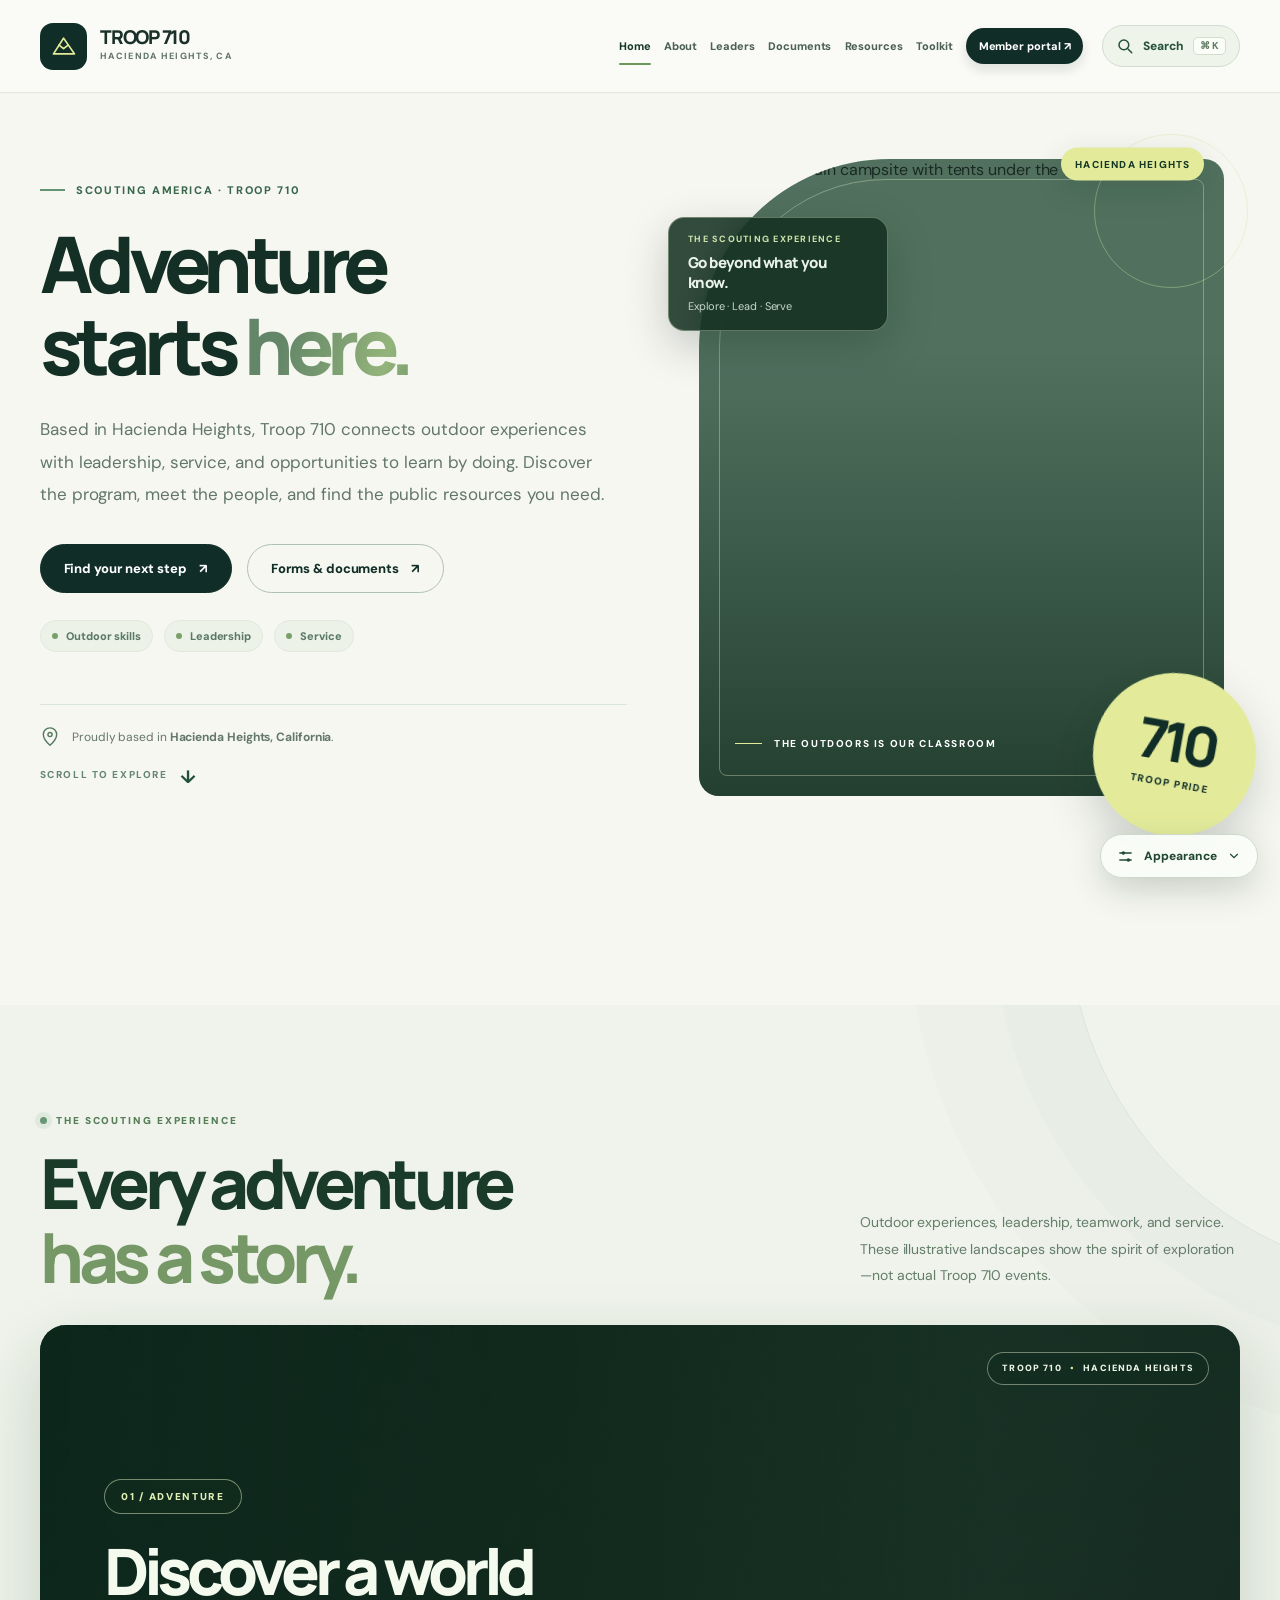
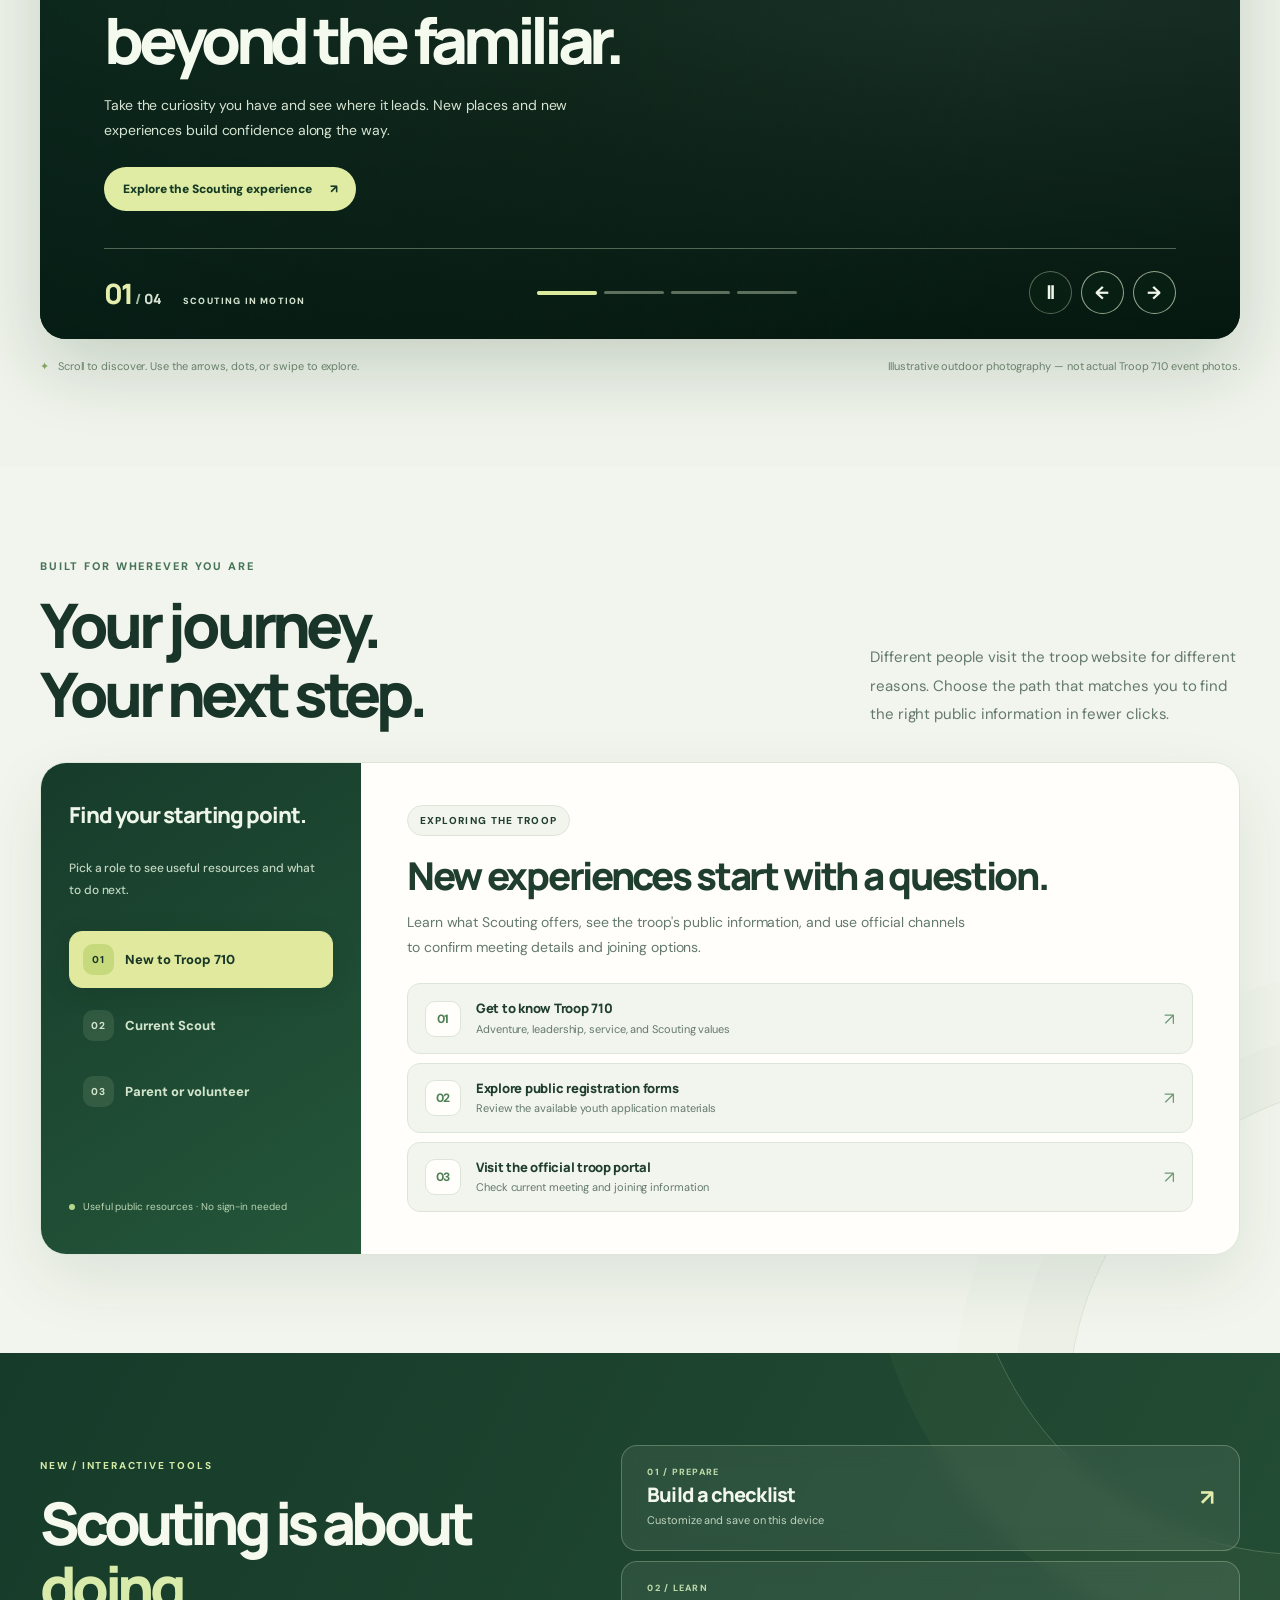
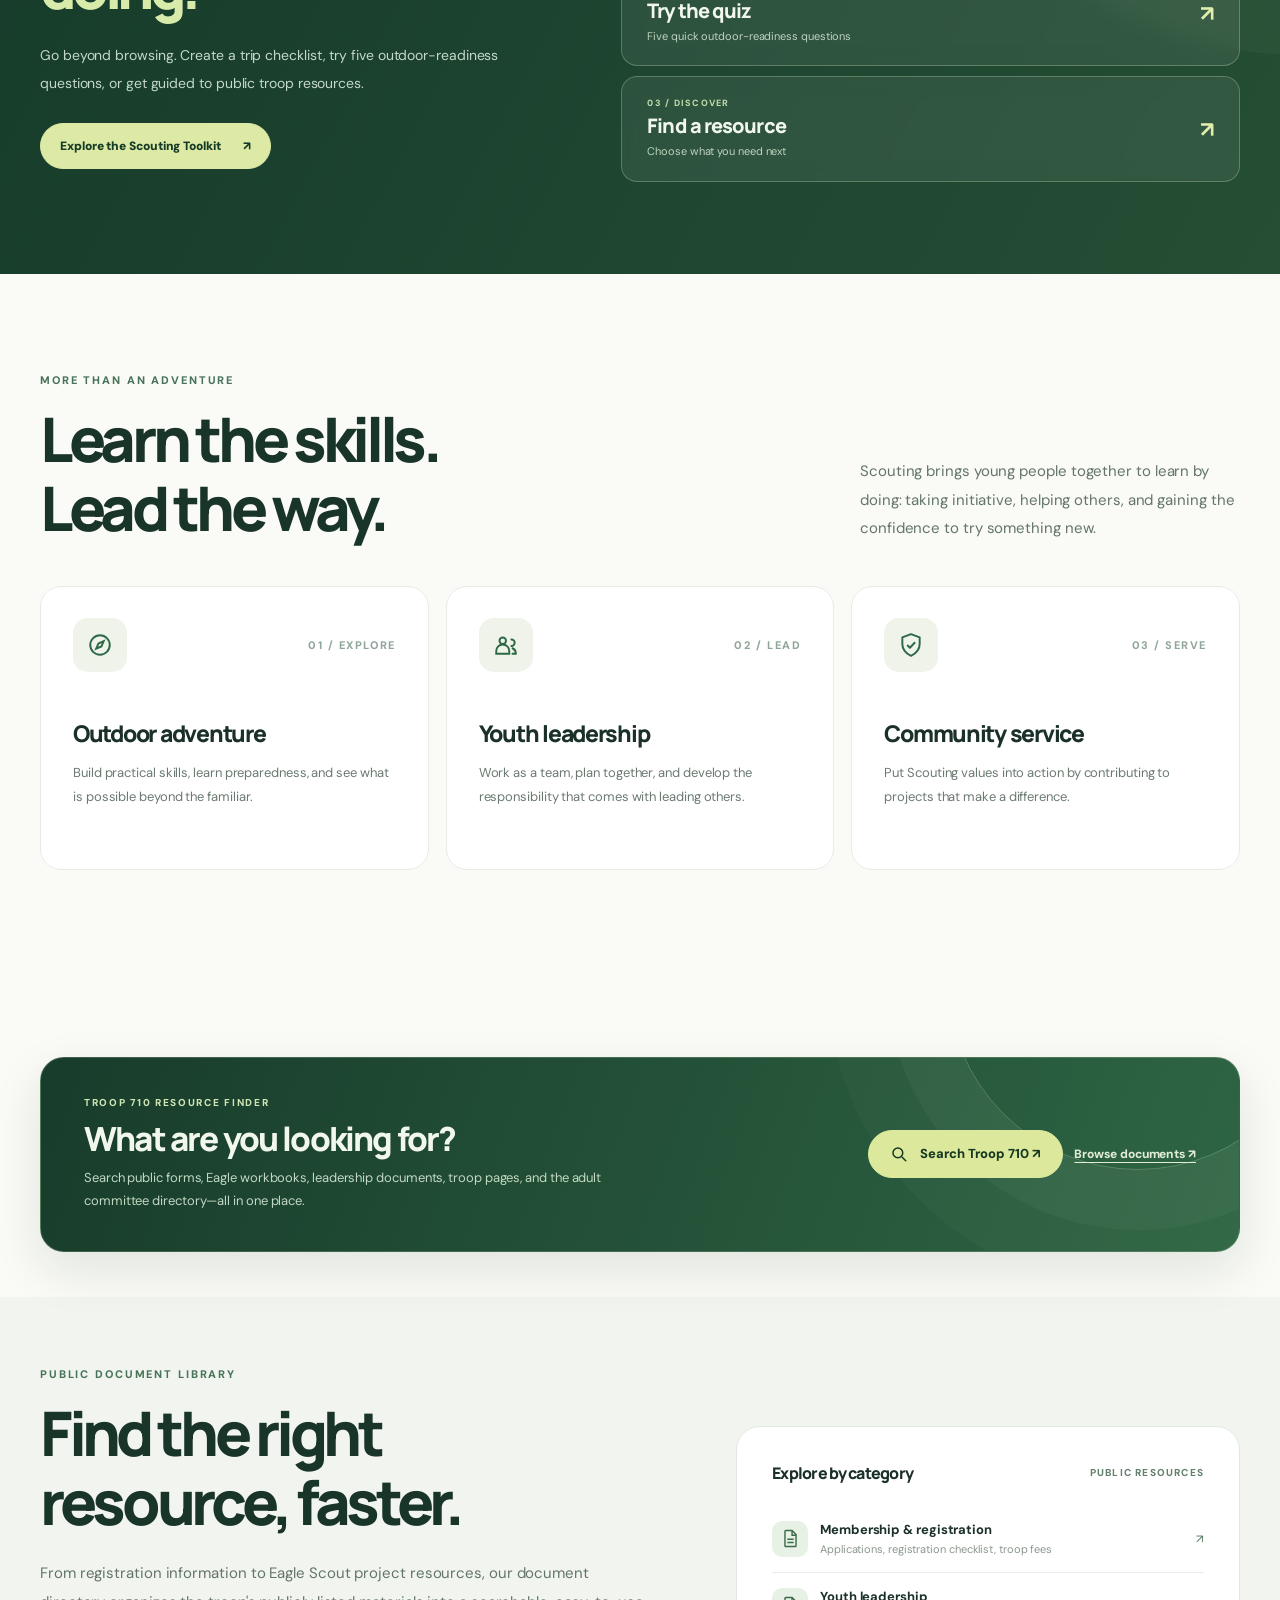
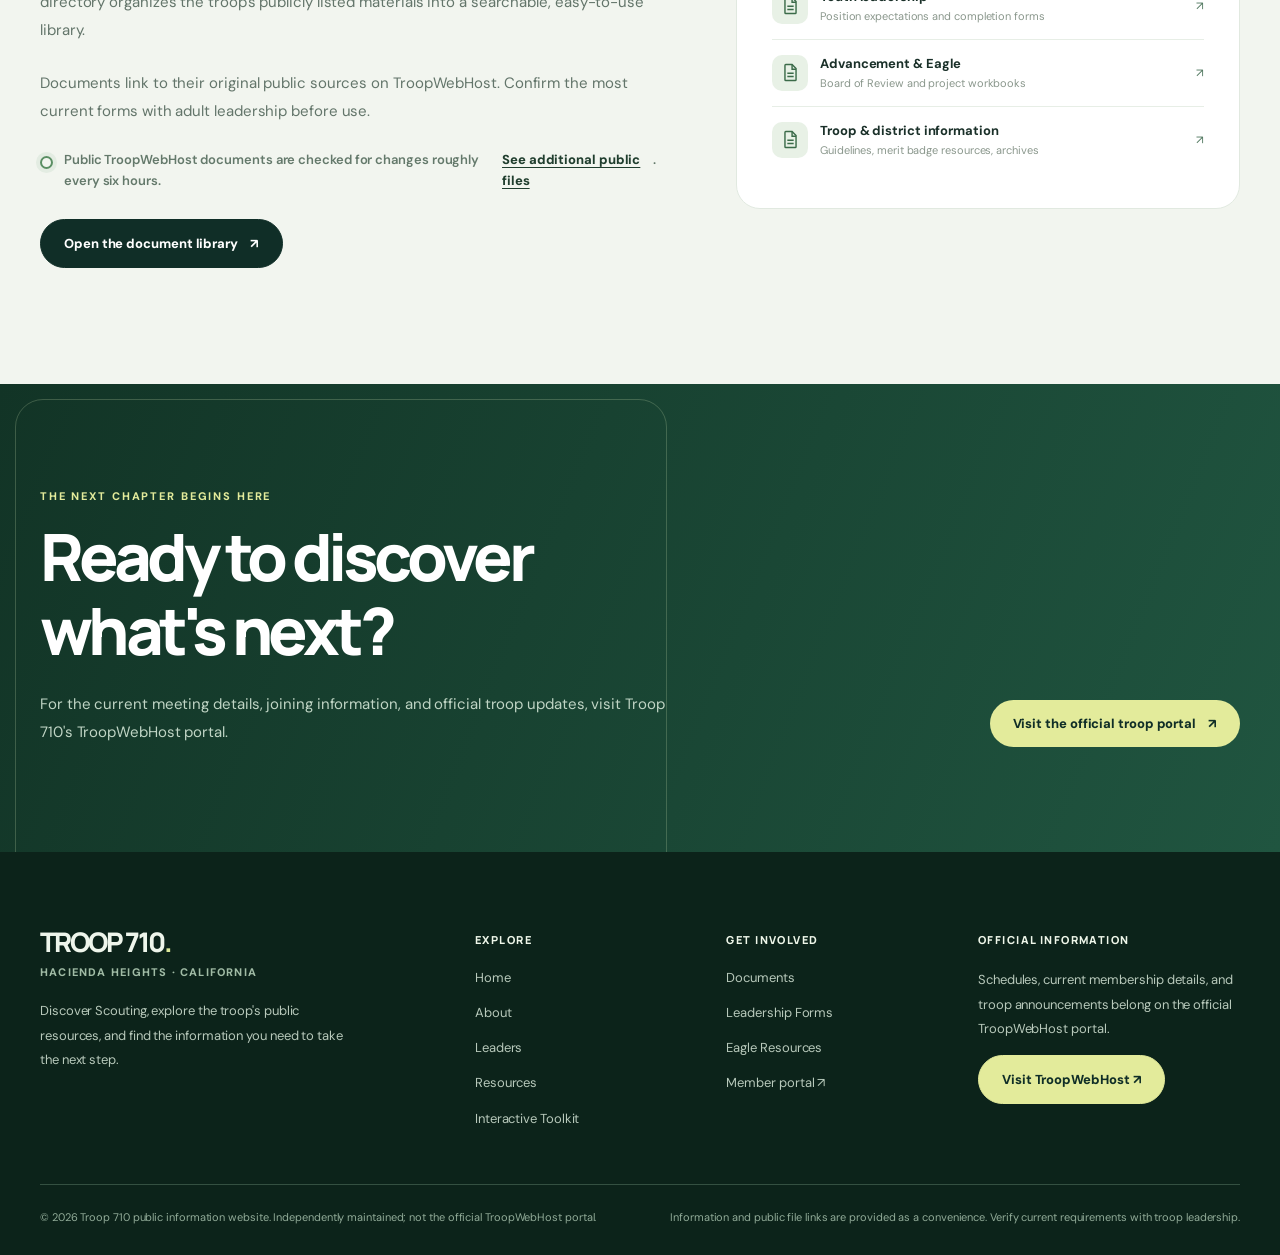
==== commit bb2bfbb8: "Apply accessible motion defaults and public-library polish on index.html" ====
--- a/index.html
+++ b/index.html
@@ -17,9 +17,9 @@
   <link rel="preconnect" href="https://fonts.gstatic.com" crossorigin>
   <link rel="preconnect" href="https://images.unsplash.com">
   <link href="https://fonts.googleapis.com/css2?family=DM+Sans:wght@400;500;600;700;800&family=Manrope:wght@400;500;600;700;800&display=swap" rel="stylesheet">
-  <script>(function(){try{var t=localStorage.getItem("troop710-theme-preference");document.documentElement.dataset.theme=t==="dark"?"dark":"light";if(localStorage.getItem("troop710-motion-preference")!=="off")document.documentElement.classList.add("motion-enabled");}catch(e){document.documentElement.dataset.theme="light";document.documentElement.classList.add("motion-enabled");}})();</script><link rel="stylesheet" href="site-pages.css?v=6"><link rel="stylesheet" href="motion.css?v=6"><link rel="stylesheet" href="themes.css?v=7">
-  <script src="site-pages.js?v=13" defer></script>
-<link rel="icon" type="image/svg+xml" href="favicon.svg"><link rel="stylesheet" href="enhancements.css?v=19"><link rel="stylesheet" href="site-search.css?v=11"><link rel="stylesheet" href="experience-v2.css?v=18"><link rel="stylesheet" href="showcase.css?v=1"></head>
+  <script>(function(){try{var t=localStorage.getItem("troop710-theme-preference");document.documentElement.dataset.theme=t==="dark"?"dark":"light";var m=localStorage.getItem("troop710-motion-preference");var reduced=window.matchMedia&&window.matchMedia("(prefers-reduced-motion: reduce)").matches;if(m==="on"||(m!=="off"&&!reduced))document.documentElement.classList.add("motion-enabled");}catch(e){document.documentElement.dataset.theme="light";if(!window.matchMedia||!window.matchMedia("(prefers-reduced-motion: reduce)").matches)document.documentElement.classList.add("motion-enabled");}})();</script><link rel="stylesheet" href="site-pages.css?v=6"><link rel="stylesheet" href="motion.css?v=6"><link rel="stylesheet" href="themes.css?v=7">
+  <script src="site-pages.js?v=14" defer></script>
+<link rel="icon" type="image/svg+xml" href="favicon.svg"><link rel="stylesheet" href="enhancements.css?v=19"><link rel="stylesheet" href="site-search.css?v=11"><link rel="stylesheet" href="experience-v2.css?v=19"><link rel="stylesheet" href="showcase.css?v=1"></head>
 <body id="top">
 <a class="skip-link" href="#main">Skip to content</a>
 <header class="site-header">
@@ -67,7 +67,7 @@
         <button type="button" class="preferences-option" data-motion-option="on" aria-pressed="true"><span aria-hidden="true">✦</span> On</button>
         <button type="button" class="preferences-option" data-motion-option="off" aria-pressed="false">No animations</button>
       </div>
-      <p class="preferences-note">Animations are on by default. You can turn them off at any time.</p>
+      <p class="preferences-note">Animations follow your device preference until you choose otherwise.</p>
     </div>
     <p class="preferences-saved">Your selections are remembered on this device.</p>
   </div>
@@ -102,7 +102,7 @@
  <div class="container">
   <div class="t710-showcase__heading" data-reveal>
    <div><span class="t710-showcase__eyebrow"><span class="t710-showcase__eyebrow-dot" aria-hidden="true"></span> THE SCOUTING EXPERIENCE</span><h2 id="t710-showcase-title">Every adventure<br><em>has a story.</em></h2></div>
-   <p>Outdoor experiences, leadership, teamwork, and service. Explore what the Scouting journey can help young people discover.</p>
+   <p>Outdoor experiences, leadership, teamwork, and service. These illustrative landscapes show the spirit of exploration—not actual Troop 710 events.</p>
   </div>
   <div class="t710-showcase__stage" data-showcase-stage role="region" aria-roledescription="carousel" aria-label="Scouting experiences">
    <div class="t710-showcase__slides" aria-live="off">
@@ -248,6 +248,7 @@
         <h2 class="home-heading" id="documents-title">Find the right<br>resource, faster.</h2>
         <p class="home-lede">From registration information to Eagle Scout project resources, our document directory organizes the troop's publicly listed materials into a searchable, easy-to-use library.</p>
         <p class="home-lede">Documents link to their original public sources on TroopWebHost. Confirm the most current forms with adult leadership before use.</p>
+         <p class="t710-public-sync-note">Public TroopWebHost documents are checked for changes roughly every six hours. <a href="forms.html?category=latest">See additional public files</a>.</p>
         <div style="margin-top:28px"><a class="action" href="forms.html">Open the document library <span aria-hidden="true">↗</span></a></div>
       </div>
       <div data-reveal="right" class="home-docs__panel" aria-label="Document categories preview">
@@ -276,5 +277,5 @@
  </div>
  <div class="t710-footer__bottom"><span>© <span data-year>2026</span> Troop 710 public information website. Independently maintained; not the official TroopWebHost portal.</span><span>Information and public file links are provided as a convenience. Verify current requirements with troop leadership.</span></div>
 </div></footer>
-<a class="t710-backtop" href="#top" id="t710-backtop" hidden aria-label="Back to top">↑ Back to top</a><script src="enhancements.js?v=16" defer></script><script src="site-search.js?v=20" defer></script><script src="experience-v2.js?v=15" defer></script><script src="showcase.js?v=1" defer></script></body>
+<a class="t710-backtop" href="#top" id="t710-backtop" hidden aria-label="Back to top">↑ Back to top</a><script src="enhancements.js?v=18" defer></script><script src="site-search.js?v=20" defer></script><script src="experience-v2.js?v=15" defer></script><script src="showcase.js?v=1" defer></script></body>
 </html>
--- a/experience-v2.css
+++ b/experience-v2.css
@@ -245,3 +245,59 @@
 @media(prefers-reduced-motion:reduce){
  html:not(.motion-enabled) .t710-copy-doc{transition:none!important}
 }
+
+
+/* November 2026 polish: clearer forms workflow and more resilient small screens. */
+.t710-doc-clear {
+  flex:none;
+  border:1px solid var(--v2-line);
+  border-radius:8px;
+  background:var(--v2-bg);
+  color:var(--v2-ink);
+  padding:7px 10px;
+  min-height:35px;
+  font:700 12px/1 "DM Sans",Arial,sans-serif;
+  transition:background .16s,border-color .16s;
+}
+.t710-doc-clear[hidden] {display:none!important}
+.t710-doc-clear:hover {background:var(--v2-line)}
+.t710-doc-clear:focus-visible {outline:3px solid #8fb77a;outline-offset:3px}
+.t710-public-sync-note {
+  display:flex;
+  align-items:flex-start;
+  gap:11px;
+  margin-top:23px;
+  color:var(--v2-muted);
+  font:600 13px/1.6 "DM Sans",Arial,sans-serif;
+}
+.t710-public-sync-note::before {
+  content:"";
+  display:block;
+  flex:0 0 9px;
+  width:9px;
+  height:9px;
+  margin-top:6px;
+  border:2px solid #5b8f64;
+  border-radius:50%;
+  box-shadow:0 0 0 4px rgba(102,155,109,.10);
+}
+.t710-public-sync-note a {color:var(--v2-ink);font-weight:800;text-underline-offset:3px;text-decoration:underline}
+.t710-public-sync-note a:hover {text-decoration-thickness:2px}
+#your-path,#join,#scouting-in-motion,#experience,#documents-title,
+#packing,#readiness,#find {scroll-margin-top:100px}
+@media(max-width:1020px) {
+  .site-header .nav {
+    max-height:calc(100vh - 78px);
+    max-height:calc(100dvh - 78px);
+    overflow-y:auto;
+    overscroll-behavior:contain;
+  }
+}
+@media(max-width:580px) {
+  .search-wrap{width:100%;max-width:none;min-width:0}
+  .search-wrap input{padding:14px 0}
+  .t710-doc-clear{padding:7px 9px}
+  .t710-public-sync-note{font-size:12px}
+  #your-path,#join,#scouting-in-motion,#experience,#documents-title,
+  #packing,#readiness,#find {scroll-margin-top:83px}
+}
--- a/showcase.css
+++ b/showcase.css
@@ -0,0 +1,109 @@
+/* Troop 710 — scroll-revealed editorial slideshow.
+   Designed so slide one stays visible if scripts do not run. */
+.t710-showcase{background:#eff3eb;padding:103px 0 91px;position:relative;overflow:hidden;color:#1b3d2a}
+.t710-showcase::before{content:"";position:absolute;z-index:0;width:720px;height:720px;border:1px solid rgba(87,122,89,.12);border-radius:50%;right:-510px;top:-450px;box-shadow:0 0 0 75px rgba(88,124,91,.025),0 0 0 160px rgba(88,124,91,.018);pointer-events:none}
+.t710-showcase>.container{position:relative;z-index:1}
+.t710-showcase__heading{display:flex;align-items:end;justify-content:space-between;gap:55px;margin-bottom:32px}
+.t710-showcase__heading>div{min-width:0}
+.t710-showcase__eyebrow{display:inline-flex;align-items:center;gap:9px;font:900 10px/1.5 "DM Sans",Arial,sans-serif;letter-spacing:.19em;color:#557e57}
+.t710-showcase__eyebrow-dot{width:7px;height:7px;border-radius:50%;background:#679776;box-shadow:0 0 0 5px rgba(91,145,107,.10)}
+.t710-showcase__heading h2{font:800 clamp(2.65rem,5.4vw,4.65rem)/1.06 Manrope,Arial,sans-serif;letter-spacing:-.077em;margin:17px 0 0;color:#193b28;text-wrap:balance}
+.t710-showcase__heading h2 em{font-style:normal;color:#769866}
+.t710-showcase__heading>p{max-width:380px;margin:0 0 4px;font-size:14px;line-height:1.9;color:#647d69}
+.t710-showcase__stage{position:relative;height:clamp(490px,48vw,620px);min-height:490px;overflow:hidden;border-radius:26px;background:linear-gradient(135deg,#294e39,#162b24);isolation:isolate;box-shadow:0 28px 70px rgba(14,55,24,.18)}
+.t710-showcase__slides{position:absolute;inset:0}
+.t710-showcase__slide{position:absolute;inset:0;z-index:1;opacity:0;visibility:hidden;pointer-events:none;transition:opacity .9s cubic-bezier(.22,1,.36,1),visibility .9s;overflow:hidden}
+.t710-showcase__slide.is-active{opacity:1;visibility:visible;pointer-events:auto;z-index:2}
+.t710-showcase__slide img{width:100%;height:100%;display:block;object-fit:cover;object-position:center center;filter:saturate(.84) contrast(1.04) brightness(.85);transform:scale(1.05);transition:transform 7.5s linear}
+html.motion-enabled .t710-showcase__stage.is-playing .t710-showcase__slide.is-active img{transform:scale(1.0)}
+.t710-showcase__shade{position:absolute;inset:0;background:linear-gradient(90deg,rgba(6,30,22,.78) 0%,rgba(9,29,19,.61) 43%,rgba(9,24,16,.16) 79%),linear-gradient(0deg,rgba(2,22,13,.89) 0%,rgba(2,22,13,.06) 53%,rgba(3,24,15,.20) 100%)}
+.t710-showcase__content{position:absolute;left:clamp(27px,5vw,70px);bottom:128px;max-width:min(690px,65%);color:#f9fcf1;z-index:2}
+.t710-showcase__tag{display:inline-flex;border:1px solid rgba(233,244,205,.48);background:rgba(20,49,31,.35);backdrop-filter:blur(9px);border-radius:100px;padding:10px 16px;font:900 10px/1.3 "DM Sans",Arial,sans-serif;letter-spacing:.17em;color:#e0edb4}
+.t710-showcase__content h3{font:800 clamp(2.7rem,5vw,4.9rem)/1.08 Manrope,Arial,sans-serif;letter-spacing:-.083em;color:#f5faee;margin:22px 0 18px;text-wrap:balance}
+.t710-showcase__content p{font-size:14px;line-height:1.85;color:#d8e4d2;max-width:540px;margin:0 0 23px}
+.t710-showcase__content a{display:inline-flex;align-items:center;gap:18px;background:#e0eca4;color:#153b25;font:900 12px/1.4 "DM Sans",Arial,sans-serif;text-decoration:none;border-radius:100px;padding:13px 19px;min-height:44px;transition:transform .22s,background .22s}
+.t710-showcase__content a:hover{background:#f3f7c6;transform:translateY(-2px)}
+.t710-showcase__content a:focus-visible{outline:3px solid #fff;outline-offset:3px}
+.t710-showcase__topmark{position:absolute;z-index:6;top:27px;right:31px;border:1px solid rgba(239,246,217,.43);border-radius:100px;padding:9px 14px;color:#eaf4e4;background:rgba(14,40,26,.24);backdrop-filter:blur(8px);font:900 9px/1.4 "DM Sans",Arial,sans-serif;letter-spacing:.13em}
+.t710-showcase__topmark span{color:#d9e99b;padding:0 5px}
+.t710-showcase__bottom{position:absolute;z-index:7;bottom:25px;left:clamp(26px,5vw,70px);right:clamp(26px,5vw,70px);display:flex;align-items:center;justify-content:space-between;gap:25px;padding-top:22px;border-top:1px solid rgba(229,243,211,.33)}
+.t710-showcase__status{display:flex;align-items:baseline;gap:3px;color:#d5e0d0;flex:none;font:800 14px/1 Manrope,Arial,sans-serif}
+.t710-showcase__current{font-size:28px;letter-spacing:-.065em;color:#e5eead}
+.t710-showcase__slash{color:#a4bea5}
+.t710-showcase__status-label{font:900 9px/1.4 "DM Sans",Arial,sans-serif;letter-spacing:.13em;color:#d0decb;margin-left:18px;white-space:nowrap}
+.t710-showcase__progress{display:flex;align-items:center;justify-content:center;gap:7px;flex:1;max-width:260px}
+.t710-showcase__progress button{border:0;background:transparent;min-width:34px;height:35px;padding:12px 0;flex:1;cursor:pointer;border-radius:10px;display:flex;align-items:center}
+.t710-showcase__progress button>span{position:relative;width:100%;height:3px;background:rgba(225,240,208,.39);display:block;border-radius:100px;overflow:hidden}
+.t710-showcase__progress button>span::after{content:"";position:absolute;inset:0;background:#dcea9d;transform-origin:left center;transform:scaleX(0)}
+.t710-showcase__progress button.is-active>span{height:4px}
+.t710-showcase__progress button.is-active>span::after{transform:scaleX(1)}
+html.motion-enabled .t710-showcase__stage.is-playing .t710-showcase__progress button.is-active>span::after{animation:t710-slide-timeline 6500ms linear forwards}
+@keyframes t710-slide-timeline{from{transform:scaleX(0)}to{transform:scaleX(1)}}
+.t710-showcase__progress button:focus-visible,.t710-showcase__controls button:focus-visible{outline:3px solid #ecf4c1;outline-offset:3px}
+.t710-showcase__controls{display:flex;align-items:center;gap:9px;flex:none}
+.t710-showcase__controls button{width:43px;height:43px;border-radius:50%;border:1px solid rgba(234,248,215,.62);color:#f1f7e9;background:rgba(13,47,25,.24);backdrop-filter:blur(10px);font:800 18px/1 "DM Sans",Arial,sans-serif;display:grid;place-items:center;cursor:pointer;transition:background-color .2s,transform .2s,border-color .2s}
+.t710-showcase__controls button:hover{background:rgba(219,239,192,.23);transform:translateY(-2px)}
+.t710-showcase__controls button.t710-showcase__pause{font-size:18px;border-color:rgba(230,244,205,.35)}
+.t710-showcase__controls button[hidden]{display:none!important}
+.t710-showcase__foot{display:flex;justify-content:space-between;gap:24px;flex-wrap:wrap;margin-top:18px;font-size:11px;color:#718873;line-height:1.7}
+.t710-showcase__foot-star{color:#89a862;padding-right:6px}
+.t710-showcase__sr{position:absolute;width:1px;height:1px;padding:0;margin:-1px;overflow:hidden;clip:rect(0,0,0,0);white-space:nowrap;border:0}
+html.motion-enabled .t710-showcase.is-reveal-pending .t710-showcase__stage{opacity:.5;transform:translateY(34px) scale(.985)}
+html.motion-enabled .t710-showcase.is-revealed .t710-showcase__stage{opacity:1;transform:translateY(0) scale(1);transition:transform .85s cubic-bezier(.2,.8,.2,1),opacity .85s}
+html[data-theme="dark"] .t710-showcase{background:#14241a;color:#e8f2e3}
+html[data-theme="dark"] .t710-showcase__eyebrow{color:#b7d6a4}
+html[data-theme="dark"] .t710-showcase__heading h2{color:#f1f5e9}
+html[data-theme="dark"] .t710-showcase__heading h2 em{color:#d6e99f}
+html[data-theme="dark"] .t710-showcase__heading>p{color:#bbcfbd}
+html[data-theme="dark"] .t710-showcase__foot{color:#a8bca8}
+@media(max-width:1100px){
+ .t710-showcase__status-label{display:none}
+ .t710-showcase__stage{height:560px}
+ .t710-showcase__content{max-width:74%}
+}
+@media(max-width:820px){
+ .t710-showcase{padding:79px 0 74px}
+ .t710-showcase__heading{display:block;margin-bottom:27px}
+ .t710-showcase__heading h2{font-size:clamp(2.6rem,7vw,4rem)}
+ .t710-showcase__heading>p{max-width:620px;margin-top:17px}
+ .t710-showcase__stage{height:550px;border-radius:20px}
+ .t710-showcase__content{max-width:82%;bottom:129px}
+ .t710-showcase__content h3{font-size:clamp(2.6rem,6.6vw,4rem)}
+ .t710-showcase__content p{font-size:13px;max-width:500px}
+}
+@media(max-width:610px){
+ .t710-showcase{padding:67px 0 58px}
+ .t710-showcase__stage{height:600px;border-radius:18px}
+ .t710-showcase__slide img{object-position:57% center}
+ .t710-showcase__shade{background:linear-gradient(0deg,rgba(2,21,12,.97) 0%,rgba(4,29,15,.70) 44%,rgba(12,32,18,.15) 100%),linear-gradient(90deg,rgba(3,27,17,.34),transparent)}
+ .t710-showcase__content{left:22px;right:20px;max-width:none;bottom:159px}
+ .t710-showcase__content h3{font-size:clamp(2.1rem,8.1vw,3.25rem);margin:16px 0 12px}
+ .t710-showcase__content p{font-size:12px;line-height:1.75;margin-bottom:16px}
+ .t710-showcase__content a{font-size:11px;padding:11px 14px;gap:12px}
+ .t710-showcase__tag{font-size:9px;padding:9px 12px}
+ .t710-showcase__topmark{top:18px;right:18px;font-size:8px}
+ .t710-showcase__bottom{left:22px;right:22px;bottom:18px;display:grid;grid-template-columns:1fr auto;gap:3px 16px;padding-top:11px}
+ .t710-showcase__status{grid-column:1;grid-row:1;align-self:center}
+ .t710-showcase__current{font-size:24px}
+ .t710-showcase__controls{grid-column:2;grid-row:1;gap:7px}
+ .t710-showcase__controls button{width:38px;height:38px;font-size:16px}
+ .t710-showcase__progress{grid-column:1 / -1;grid-row:2;max-width:none;width:100%;gap:8px}
+ .t710-showcase__progress button{height:28px;padding:9px 0}
+ .t710-showcase__foot{margin-top:14px;gap:5px}
+ .t710-showcase__foot>span{width:100%}
+}
+@media(max-width:360px){
+ .t710-showcase__stage{height:625px}
+ .t710-showcase__content h3{font-size:2.05rem}
+ .t710-showcase__content{bottom:158px}
+ .t710-showcase__content p{font-size:11.5px}
+ .t710-showcase__topmark{font-size:7px;right:12px;top:14px}
+ .t710-showcase__controls button{width:35px;height:35px}
+}
+@media(prefers-reduced-motion:reduce){
+ html:not(.motion-enabled) .t710-showcase__slide,
+ html:not(.motion-enabled) .t710-showcase__slide img,
+ html:not(.motion-enabled) .t710-showcase__content a,
+ html:not(.motion-enabled) .t710-showcase__controls button,
+ html:not(.motion-enabled) .t710-showcase__stage{transition:none!important}
+}
